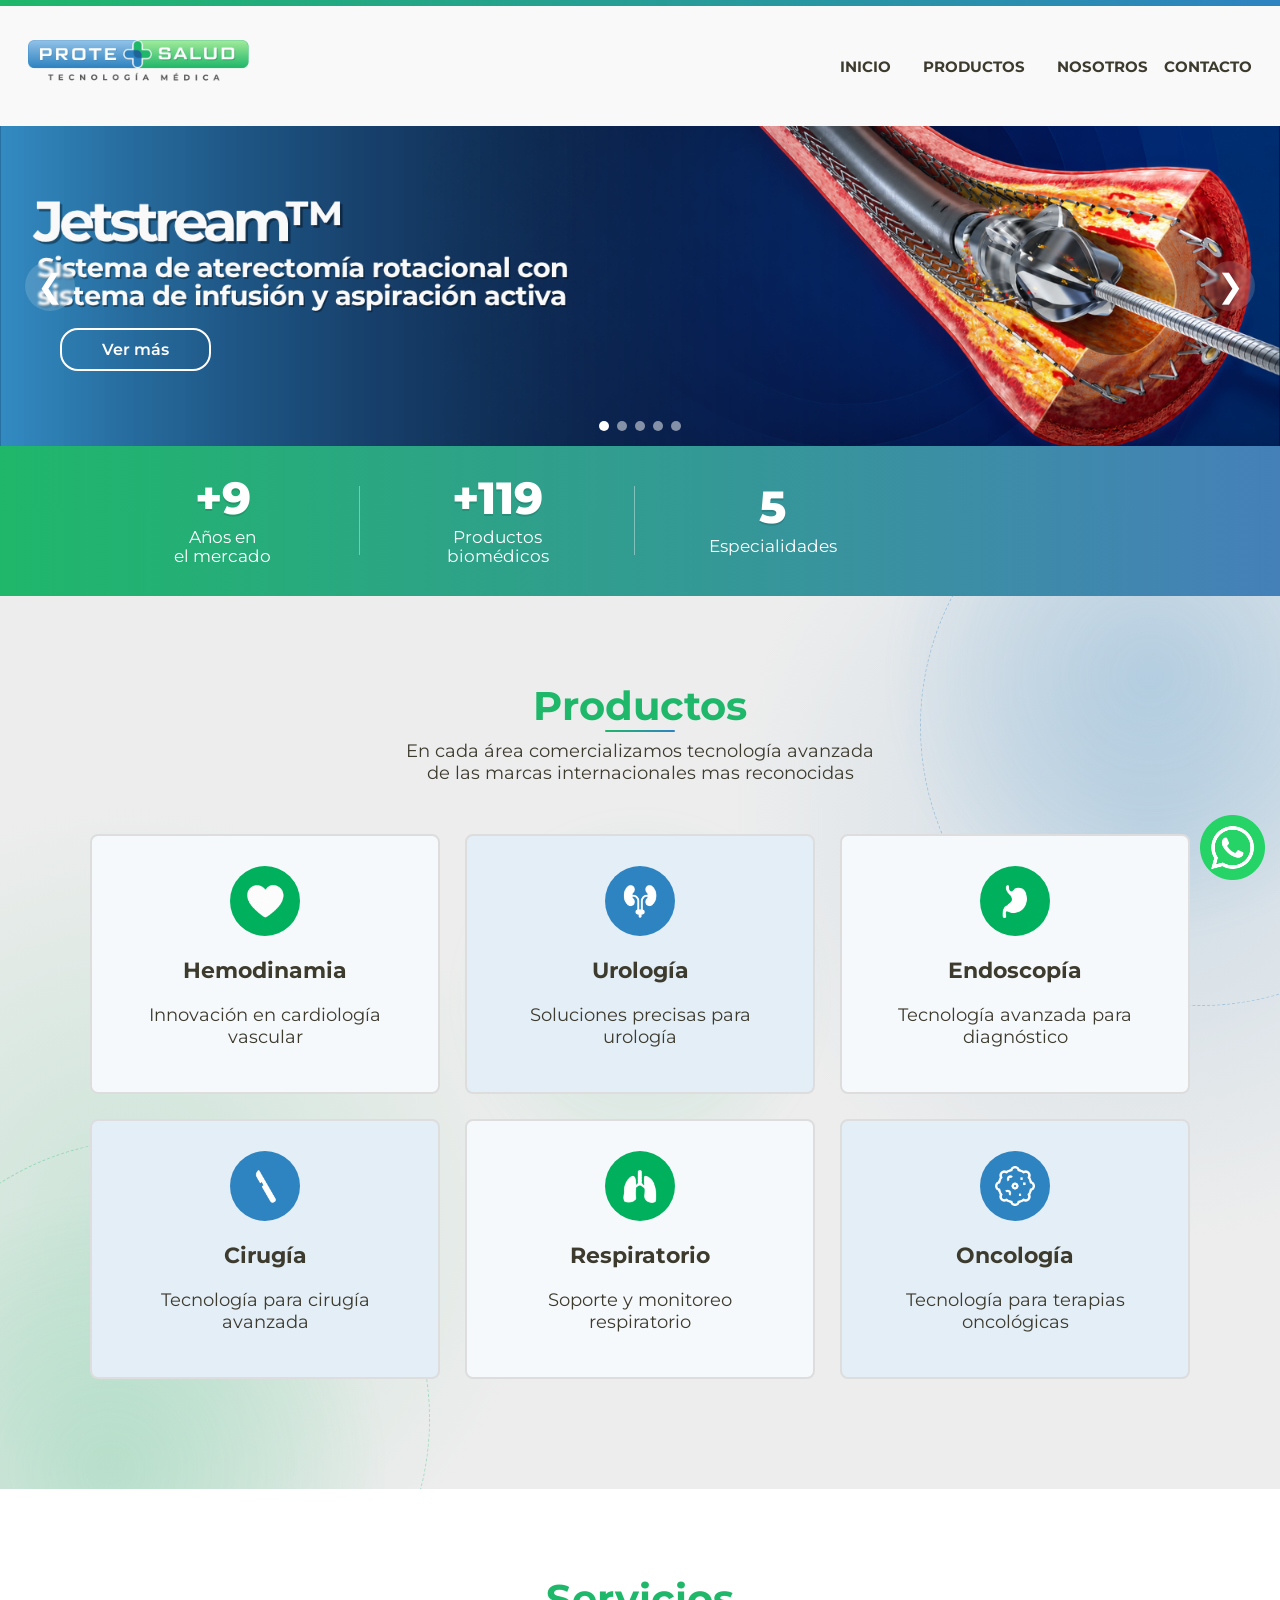
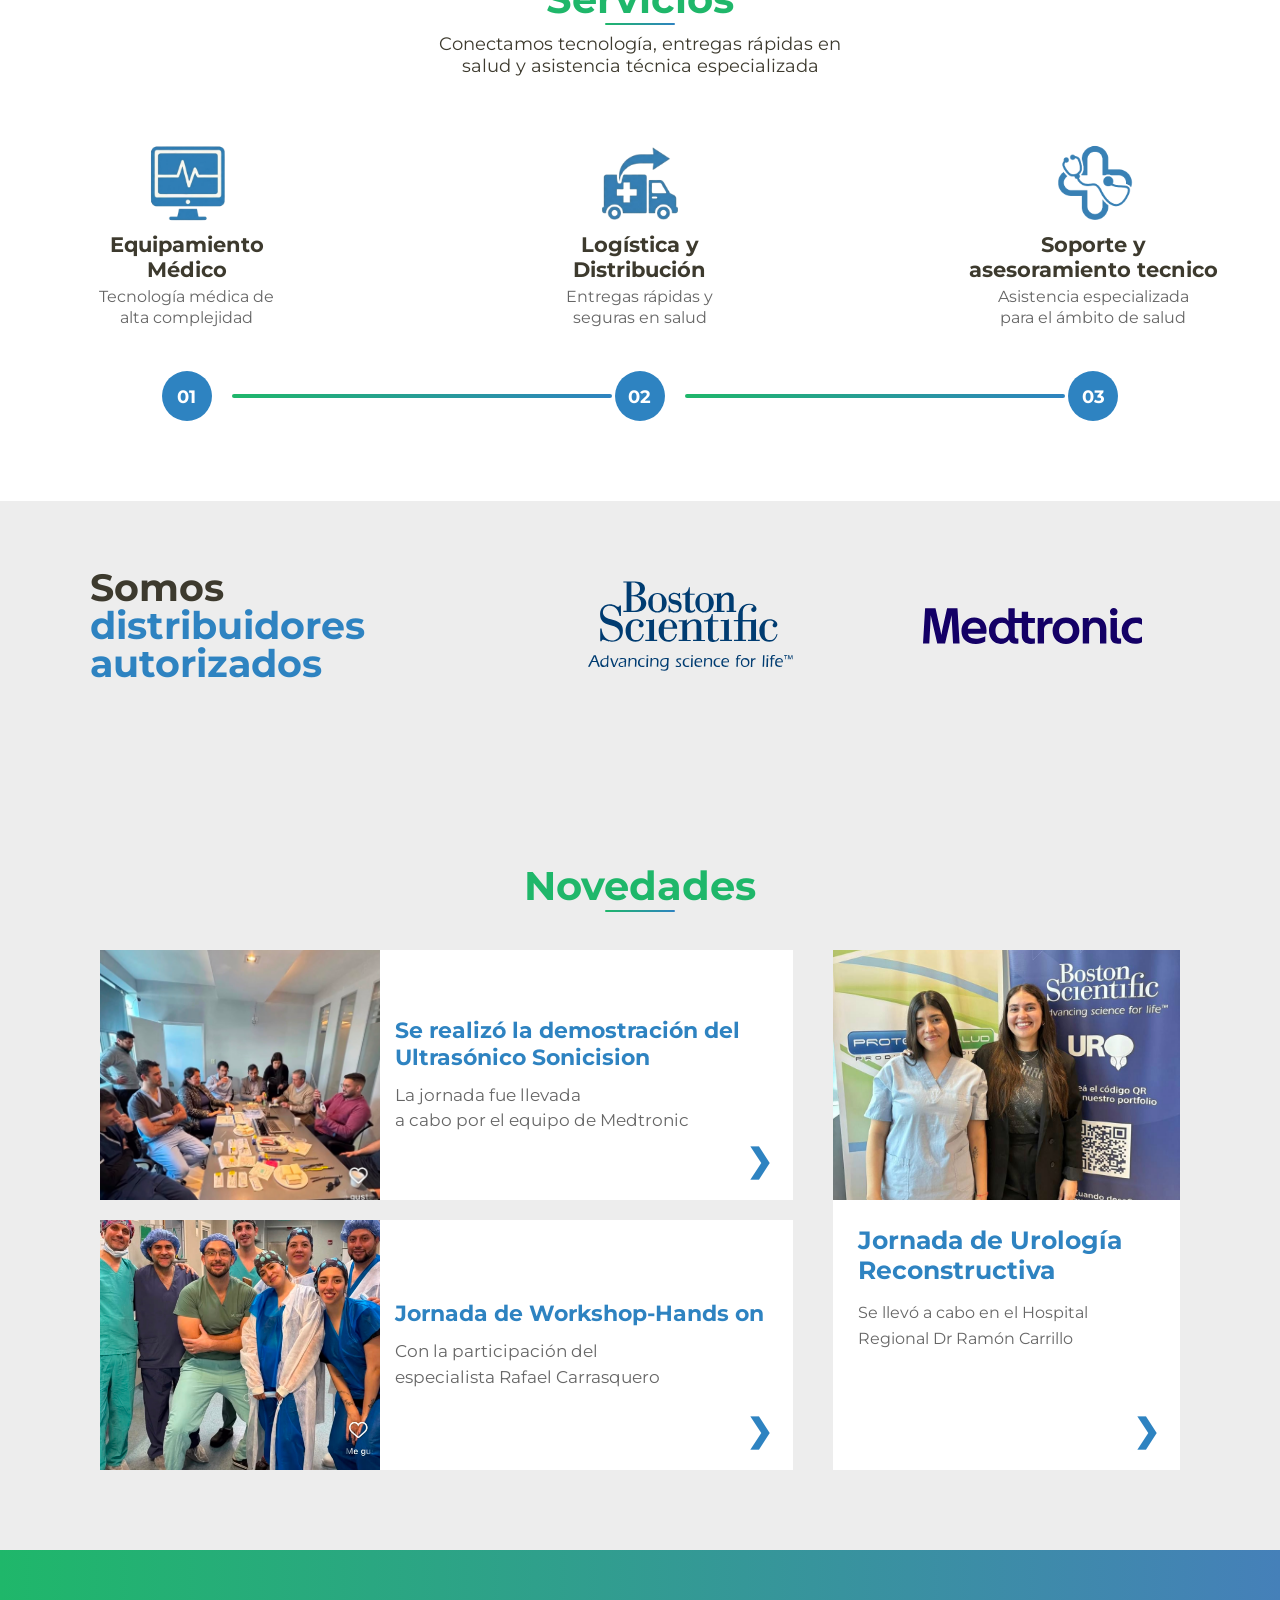
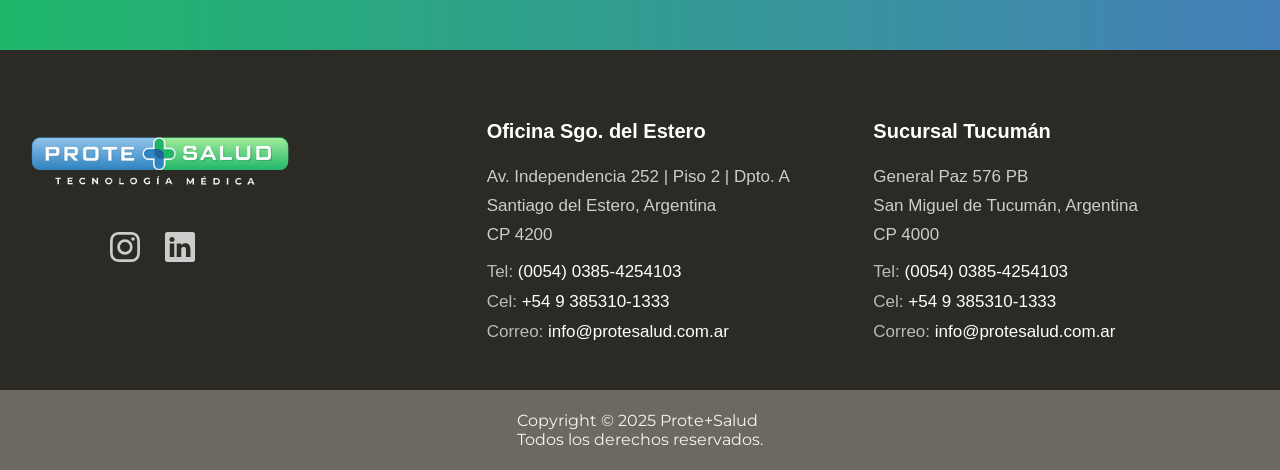
==== index.html @ 881daaf1 "nuevo" ====
<!DOCTYPE html>
<html lang="es">
<head>
    <meta charset="UTF-8">
    <meta name="viewport" content="width=device-width, initial-scale=1.0">
    <title>Inicio</title>
    <link rel="icon" type="image/png" href="imagenes/favicon.svg">
    <link rel="stylesheet" href="style.css">
    

    <link rel="preconnect" href="https://fonts.googleapis.com"> <!--Fuente montserrat-->
    <link rel="preconnect" href="https://fonts.gstatic.com" crossorigin>
    <link href="https://fonts.googleapis.com/css2?family=DM+Sans:ital,opsz,wght@0,9..40,100..1000;1,9..40,100..1000&family=League+Spartan:wght@100..900&family=Montserrat:ital,wght@0,100..900;1,100..900&family=Poppins:ital,wght@0,100;0,200;0,300;0,400;0,500;0,600;0,700;0,800;0,900;1,100;1,200;1,300;1,400;1,500;1,600;1,700;1,800;1,900&display=swap" rel="stylesheet">



</head>




<body>

    <header class="encabezado">

    <div class="encabezado__franja"></div>

    <div class="contenedor encabezado__contenido">

        <a href="index.html" class="encabezado__logo">
            <img src="imagenes/logo.png" alt="Prote Salud">
        </a>

        <button class="encabezado__boton-menu" id="encabezado__boton-menu">
            ☰
        </button>

        <nav class="encabezado__navegacion" id="encabezado__navegacion">

            <ul class="encabezado__lista">

                <li><a href="index.html" class="activo">Inicio</a></li>
               <li class="submenu">

    <button class="submenu__boton">
        Productos 
    </button>

    <ul class="submenu__lista">

    <li>
    <a href="hemodinamia.html">

        <span class="submenu__icono submenu__icono--verde">
            <img src="imagenes/corazon.png" alt="">
        </span>

        Hemodinamia

    </a>
    </li>

<li>
    <a href="urologia.html">

        <span class="submenu__icono submenu__icono--azul">
            <img src="imagenes/urologia.png" alt="">
        </span>
        Urología
        

    </a>
</li>

<li>
    <a href="endoscopia.html">

        <span class="submenu__icono submenu__icono--verde">
            <img src="imagenes/endoscopia.png" alt="">
        </span>

        Endoscopía

    </a>
</li>

<li>
    <a href="cirugia.html">

        <span class="submenu__icono submenu__icono--azul">
            <img src= "imagenes/cirugia.png" alt="">
        </span>
        Cirugía
       

    </a>
</li>

<li>
    <a href="respiratorio.html">

        <span class="submenu__icono submenu__icono--verde">
            <img src= "imagenes/respiratorio.png" alt="">
        </span>
        Respiratorio
        

    </a>
</li>

<li>
    <a href="oncologia.html">

        <span class="submenu__icono submenu__icono--azul">
            <img src= "imagenes/oncologia.png" alt="">
        </span>

        Oncología

    </a>
</li>


    </ul>

</li>
                <li><a href="nosotros.html">Nosotros</a></li>
                <li><a href="contacto.html">Contacto</a></li>

            </ul>

        </nav>

    </div>

    </header>



     <!-- HERO -->
    
     <section class="hero">

    <div class="hero__carrusel">

        <div class="hero__slides">

            <div class="hero__slide activo">

                <picture>

                    <source media="(min-width: 768px)"
                    srcset="imagenes/hero-esc1.png">


                    <img src="imagenes/hero1.png" alt="Imagen 1">

                </picture>    

                <div class="hero__contenido">
                <a href="https://www.bostonscientific.com/es-CL/productos/sistemas-de-aterectomia/sistema-de-aterectomia-jetstream.html" class="hero__boton" target="_blank">
                Ver más
                </a>
                </div>
            </div>

            <div class="hero__slide">

                <picture>

                    <source media="(min-width: 768px)"
                    srcset="imagenes/hero-esc2.png">


                    <img src="imagenes/hero2.png" alt="Imagen 1">

                </picture>  

              
                <div class="hero__contenido">
                <a href="https://www.youtube.com/watch?v=zBWaqSIwVL8" class="hero__boton" target="_blank" >
                Ver más
                </a>
                </div>
            </div>

            <div class="hero__slide">
                <picture>

                    <source media="(min-width: 768px)"
                    srcset="imagenes/hero-esc3.png">


                    <img src="imagenes/hero3.png" alt="Imagen 1">

                </picture>  
                <div class="hero__contenido">
                <a href="https://www.youtube.com/watch?v=WGFTKP04jtY" class="hero__boton" target="_blank">
                Ver más
                </a>
                </div>
            </div>

            <div class="hero__slide">
              <picture>

                    <source media="(min-width: 768px)"
                    srcset="imagenes/hero-esc4.png">


                    <img src="imagenes/hero4.png" alt="Imagen 1">

                </picture>  
                <div class="hero__contenido">
                <a href="https://www.youtube.com/watch?v=8qPVrIt9NnA" class="hero__boton" target="_blank">
                Ver más
                </a>
                </div>
            </div>

            <div class="hero__slide">
               <picture>

                    <source media="(min-width: 768px)"
                    srcset="imagenes/hero-esc5.png">


                    <img src="imagenes/hero5.png" alt="Imagen 1">

                </picture>  
                <div class="hero__contenido">
                <a href="https://www.youtube.com/watch?v=9IN6SncDRlA" class="hero__boton" target="_blank">
                Ver más
                </a>
                </div>
            </div>

        </div>

        


        <button class="hero__flecha hero__flecha--anterior">
        &#10094;
        </button>

        <button class="hero__flecha hero__flecha--siguiente">
        &#10095;
        </button>





        <div class="hero__indicadores">

            <span class="hero__indicador activo"></span>
            <span class="hero__indicador"></span>
            <span class="hero__indicador"></span>
            <span class="hero__indicador"></span>
            <span class="hero__indicador"></span>

        </div>

    </div>

</section>



<!--Barra degrade -->

<section class="barra-gradient1" aria-label="Datos destacados de Prote Salud">

    <div class="barra-gradient1__contenedor">

        <article class="barra-gradient1__dato">
            <strong class="barra-gradient1__numero" data-numero="10" data-prefijo="+">0</strong>
            <p>Años en<br>el mercado</p>
        </article>

        <article class="barra-gradient1__dato">
            <strong class="barra-gradient1__numero" data-numero="120" data-prefijo="+">0</strong>
            <p>Productos<br>biomédicos</p>
        </article>

        <article class="barra-gradient1__dato">
            <strong class="barra-gradient1__numero" data-numero="6">0</strong>
            <p>Especialidades</p>
        </article>

        <article class="barra-gradient1__dato barra-gradient1__dato--marcas">
        <strong>MARCAS<br>INTERNACIONALES</strong> 

        <p class="barra-gradient1__texto-marcas">
        Tecnología confiable para cada especialidad
        </p>
        </article>

    </div>

</section>






<!-- PRODUCTOS -->

<section class="productos" id="productos">
  
 <div class="productos__orbita productos__orbita--superior" aria-hidden="true">
        <span class="productos__punto productos__punto--azul"></span>
    </div>

    <div class="productos__orbita productos__orbita--inferior" aria-hidden="true">
        <span class="productos__punto productos__punto--verde"></span>
    </div>



<div class="productos__luces" aria-hidden="true">
    <span class="productos__luz productos__luz--azul"></span>
    <span class="productos__luz productos__luz--verde"></span>
    <span class="productos__luz productos__luz--central"></span>
</div>





        <h2 >Productos</h2>
        <p class="subtitulo1">
                
                En cada área comercializamos tecnología <br class="salto">avanzada <br class="salto1">de las marcas internacionales <br class="salto">mas reconocidas

                 
        </p>

        <div class="productos__contenedor">

    <button class="productos__flecha productos__flecha--anterior">
        &#10094;
    </button>

    <div class="productos__carrusel">

       <div class="productos__track">

    <!-- Slide 1 -->
    <div class="productos__slide">

        <a href="hemodinamia.html" class="producto-card productocard--verde">

            <img 
            src="imagenes/fondHem.png" 
            alt="fondoResp"
            class="producto-card__fondo">

            <div class="producto-card__icono producto-card__icono--verde">
                <img src="imagenes/corazon.png" alt="Hemodinamia">
            </div>
            <span class="producto-card__nombre">Hemodinamia</span>
            <p class="subtitulo">Innovación en cardiología vascular</p>
        </a>

        <a href="urologia.html" class="producto-card productocard--azul">

            <img 
            src="imagenes/fondUri.png" 
            alt="fondoResp"
            class="producto-card__fondo">

            <div class="producto-card__icono producto-card__icono--azul">
                <img src="imagenes/urologia.png" alt="Urología">
            </div>
           <span class="producto-card__nombre"> Urología</span>
            <p class="subtitulo">Soluciones precisas para urología</p>
        </a>

    </div>

    <!-- Slide 2 -->
    <div class="productos__slide">

        <a href="endoscopia.html" class="producto-card productocard--verde">

            <img 
            src="imagenes/fondEnd.png" 
            alt="fondoResp"
            class="producto-card__fondo">


            <div class="producto-card__icono producto-card__icono--verde">
                <img src="imagenes/endoscopia.png" alt="Endoscopía">
            </div>
            <span class="producto-card__nombre"> Endoscopía</span>
            <p class="subtitulo">Tecnología avanzada para diagnóstico</p>
        </a>

        <a href="cirugia.html" class="producto-card productocard--azul">

            <img 
            src="imagenes/fondCir.png" 
            alt="fondoResp"
            class="producto-card__fondo">

            <div class="producto-card__icono producto-card__icono--azul">
                <img src="imagenes/cirugia.png" alt="Cirugía">
            </div>
            <span class="producto-card__nombre">  Cirugía</span>
            <p class="subtitulo">Tecnología para cirugía avanzada</p>
        </a>

    </div>

    <!-- Slide 3 -->
    <div class="productos__slide">

        <a href="respiratorio.html" class="producto-card productocard--verde">

            <img 
            src="imagenes/fondoResp.png" 
            alt="fondoResp"
            class="producto-card__fondo">

            <div class="producto-card__icono producto-card__icono--verde">
                <img src="imagenes/respiratorio.png" alt="Respiratorio">
            </div>
            <span class="producto-card__nombre"> Respiratorio</span>
            <p class="subtitulo">Soporte y monitoreo respiratorio</p>
        </a>

        <a href="oncologia.html" class="producto-card productocard--azul">

            <img 
            src="imagenes/fondOnc.png" 
            alt="fondoResp"
            class="producto-card__fondo">


            <div class="producto-card__icono producto-card__icono--azul">
                <img src="imagenes/oncologia.png" alt="Oncología">
            </div>
           <span class="producto-card__nombre"> Oncología</span>
            <p class="subtitulo">Tecnología para terapias oncológicas</p>
        </a>

    </div>

</div>

    </div>

    <button class="productos__flecha productos__flecha--siguiente">
        &#10095;
    </button>

</div>

</section>


<!-- SERVICIOS -->

<section class="servicios">
    <h2>Servicios</h2>
        
    <p class="subtitulo1">
        Conectamos tecnología, entregas <br class="saltar">rápidas en <br class="saltar1">salud y asistencia <br class="saltar">técnica especializada
    </p>

        



    <div class="servicios__lista">

        <article class="servicio">

            <img
                src="imagenes/serv1.png"
                alt="Equipamiento Médico"
                class="servicio__icono">

            <h3 class="servicio__titulo">
                 Equipamiento <span class="salto-desktop"><br></span>Médico
            </h3>

            <p class="servicio__descripcion">
                Tecnología médica de <br>alta complejidad
            </p>

             <div class="servicios__paso servicios__paso--uno">
            <span>01</span>
            </div>

        </article>

        <article class="servicio">

            <img
                src="imagenes/serv2.png"
                alt="Logística y Distribución"
                class="servicio__icono">

            <h3 class="servicio__titulo">
                Logística y <span class="salto-desktop"><br></span>Distribución
            </h3>

            <p class="servicio__descripcion">
                Entregas rápidas y <br>seguras en salud
            </p>

            <div class="servicios__paso servicios__paso--dos">
            <span>02</span>
            </div>

        </article>

        <article class="servicio">

            <img
                src="imagenes/serv3.png"
                alt="Asistencia Especializada"
                class="servicio__icono">

            <h3 class="servicio__titulo">
                Soporte y <br>asesoramiento tecnico 
            </h3>

            <p class="servicio__descripcion">
               Asistencia especializada <br> para el ámbito de salud
            </p>

            <div class="servicios__paso servicios__paso--tres">
            <span>03</span>
            </div>

        </article>

    </div>




</section>


<!-- MARCAS -->

<section class="marcas">

    <div class="marcas__contenedor">

    <h2>Somos <br>
    <span>distribuidores</span> <br>
    <span>autorizados</span></h2>

    <div class="marcas__logo-wrapper">

        <img
            src="imagenes/bsc-logo-blue.svg"
            alt="Boston Scientific"
            class="marcas__logo activo marcas__logo--boston" >

        <img
            src="imagenes/logo-azul.svg"
            alt="Medtronic"
            class="marcas__logo marcas__logo--medtronic">

    </div>

</div>

</section>


<!-- NOVEDADES -->

<section class="novedades">
    
     <h2>Novedades</h2>
        
    <div class="novedades__lista">

        <article class="novedad">

            <img
                src="imagenes/img-nov2.jpg"
                alt="Jornada junto a Medtronic"
                class="novedad__imagen">

            <div class="novedad__contenido">
                <a href="https://www.instagram.com/p/DNWqkqXPcxh/" class="novedadesEnl" target="_blank">
                <h3 class="novedad__titulo-item">
                    Se realizó la demostración del Ultrasónico Sonicision
                </h3>
                </a>
                <p class="novedad__texto">
                    La jornada fue llevada <br>
                    a cabo por el equipo de Medtronic
                </p>

            </div>

            <a href="https://www.instagram.com/p/DNWqkqXPcxh/" class="novedad__flecha" target="_blank">
                &#10095;
            </a>

        </article>

        <article class="novedad">

            <img
                src="imagenes/img-nov3.jpg"
                alt="Jornada junto a Medtronic"
                class="novedad__imagen">

            <div class="novedad__contenido">
                <a href="https://www.instagram.com/p/DLTcOkIvMx-/" class="novedadesEnl" target="_blank">
                <h3 class="novedad__titulo-item"> 
                    Jornada de Workshop-Hands on</h3>
                </a>    
                <p class="novedad__texto">
                   Con la participación del<br>
                    especialista Rafael Carrasquero
                </p>

            </div>

            <a href="https://www.instagram.com/p/DLTcOkIvMx-/" class="novedad__flecha" target="_blank">
                &#10095;
            </a>

        </article>

        <article class="novedad">

            <img
                src="imagenes/img-nov.jpg"
                alt="Jornada junto a Medtronic"
                class="novedad__imagen">

            <div class="novedad__contenido">
                <a href="https://www.instagram.com/p/DXt9iTcljRI/?img_index=1" class="novedadesEnl" target="_blank">
                <h3 class="novedad__titulo-item">
                    Jornada de Urología Reconstructiva
                </h3>
                </a>
                <p class="novedad__texto">
                    Se llevó a cabo en el Hospital <br>
                    Regional Dr Ramón Carrillo
                </p>

            </div>

            <a href="https://www.instagram.com/p/DXt9iTcljRI/?img_index=1" class="novedad__flecha" target="_blank">
                &#10095;
            </a>

        </article>

    </div>

</section>


<!--Barra degrade -->

<section class="barra-gradient"></section>

<!--FOOTER -->

<footer>
  <div class="footer-container">
    
    <!-- Bloque 1: Identidad (Logo) -->
    <div class="footer-logo">
      <img src="imagenes/logoFoot.png" alt="Protesalud Tecnología Médica">
    </div>

    <!-- Bloque 2: Oficina Santiago del Estero -->
    <div class="footer-branch divider" >
      <h3>Oficina Sgo. del Estero</h3>
      <p class="address">Av. Independencia 252 | Piso 2 | Dpto. A<br>Santiago del Estero, Argentina<br>CP 4200</p>
      <ul class="contact-info">
        <li>Tel: <a href="tel:03844254303">(0054) 0385-4254103</a></li>
        <li>Cel: <a href="tel:+5493855013333">+54 9 385310-1333 </a></li>
        <li>Correo: <a href="mailto:info@protesalud.com.ar">info@protesalud.com.ar</a></li>
      </ul>
    </div>

    <!-- Bloque 3: Sucursal Tucumán -->
    <div class="footer-branch">
      <h3>Sucursal Tucumán</h3>
      <p class="address">General Paz 576 PB<br>San Miguel de Tucumán, Argentina<br>CP 4000</p>
      <ul class="contact-info">
        <li>Tel: <a href="tel:03814254303">(0054)  0385-4254103 </a></li>
        <li>Cel: <a href="tel:+5493855013333"> +54 9 385310-1333 </a></li>
        <li>Correo: <a href="mailto:info@protesalud.com.ar">info@protesalud.com.ar</a></li>
      </ul>
    </div>

    <!-- Bloque 4: Redes Sociales -->
    <div class="footer-socials">
      <!-- Puedes usar iconos de FontAwesome, Bootstrap Icons o SVG propios -->
      <a href="#" aria-label="Instagram">
        <svg xmlns="http://w3.org" width="24" height="24" fill="currentColor" viewBox="0 0 16 16">
          <path d="M8 0C5.829 0 5.556.01 4.703.048 3.85.088 3.269.222 2.76.42a3.9 3.9 0 0 0-1.417.923A3.9 3.9 0 0 0 .42 2.76C.222 3.268.087 3.85.048 4.7.01 5.555 0 5.827 0 8.001c0 2.172.01 2.444.048 3.297.04.852.174 1.433.372 1.942.205.526.478.972.923 1.417.444.445.89.719 1.416.923.51.198 1.09.333 1.942.372C5.555 15.99 5.827 16 8 16s2.444-.01 3.298-.048c.851-.04 1.434-.174 1.943-.372a3.9 3.9 0 0 0 1.416-.923c.445-.445.718-.891.923-1.417.197-.509.332-1.09.372-1.942C15.99 10.445 16 10.173 16 8s-.01-2.444-.048-3.298c-.04-.851-.175-1.433-.372-1.941a3.9 3.9 0 0 0-.923-1.417A3.9 3.9 0 0 0 13.24.42c-.51-.198-1.092-.333-1.943-.372C10.443.01 10.172 0 7.998 0zm-.717 1.442h.718c2.136 0 2.389.007 3.232.046.78.035 1.204.166 1.486.275.373.145.64.319.92.599s.453.546.598.92c.11.281.24.705.275 1.485.039.843.047 1.096.047 3.231s-.008 2.389-.047 3.232c-.035.78-.166 1.203-.275 1.485a2.5 2.5 0 0 1-.599.919c-.28.28-.546.453-.92.598-.28.11-.704.24-1.485.276-.843.038-1.096.047-3.232.047s-2.39-.009-3.233-.047c-.78-.036-1.203-.166-1.485-.276a2.5 2.5 0 0 1-.92-.598 2.5 2.5 0 0 1-.6-.92c-.109-.281-.24-.705-.275-1.485-.038-.843-.046-1.096-.046-3.233s.008-2.388.046-3.231c.036-.78.166-1.204.276-1.486.145-.373.319-.64.599-.92.28-.28.546-.453.92-.598.282-.11.705-.24 1.485-.276.738-.034 1.024-.044 2.515-.045zm4.988 1.328a.96.96 0 1 0 0 1.92.96.96 0 0 0 0-1.92m-4.27 1.122a4.109 4.109 0 1 0 0 8.217 4.109 4.109 0 0 0 0-8.217m0 1.441a2.667 2.667 0 1 1 0 5.334 2.667 2.667 0 0 1 0-5.334"/>
        </svg>
      </a>
      <a href="#" aria-label="LinkedIn">
        <svg xmlns="http://w3.org" width="24" height="24" fill="currentColor" viewBox="0 0 16 16">
          <path d="M0 1.146C0 .513.526 0 1.175 0h13.65C15.474 0 16 .513 16 1.146v13.708c0 .633-.526 1.146-1.175 1.146H1.175C.526 16 0 15.487 0 14.854zm4.943 12.248V6.169H2.542v7.225zm-1.2-8.212c.837 0 1.358-.554 1.358-1.248-.015-.709-.52-1.248-1.342-1.248S2.4 3.226 2.4 3.934c0 .694.521 1.248 1.327 1.248zm4.908 8.212V9.359c0-.216.016-.432.08-.586.173-.431.568-.878 1.232-.878.869 0 1.216.662 1.216 1.634v3.865h2.401V9.25c0-2.22-1.184-3.252-2.764-3.252-1.274 0-1.845.7-2.165 1.193v.025h-.016l.016-.025V6.169h-2.4c.03.678 0 7.225 0 7.225z"/>
        </svg>
      </a>
    </div>

  </div>

</footer>

<div class="derechos">
    Copyright © 2025 Prote+Salud <br>
    Todos los derechos reservados.
  </div>









    <script src="script.js"></script>
    



<a
    href="https://wa.me/3853101333?text=Hola,%20¿quieres%20realizar%20una%20consulta?"
    class="whatsapp"
    target="_blank"
    rel="noopener noreferrer"
    aria-label="Contactar por WhatsApp">

    <img
        src="imagenes/social.png"
        alt="WhatsApp">

</a>


</body>


</html>
---- style.css ----
body{
    font-family:'Montserrat',sans-serif;   
}

*{
    margin:0;
    padding:0;
    box-sizing:border-box; /*contiene el tamaño del contenido*/
}

html{
    scroll-behavior:smooth;  /*suaviza el scroll*/
}

a{
    text-decoration: none;
}


/* HEADER */

.encabezado{ 

    background:#F9F9F9;

    position:sticky;  /*nav estático mientras se hace scroll*/
    top:0;
     z-index:1000;

}

.encabezado__franja{

    height:6px;
    background:linear-gradient(
        90deg,
        #1FB76A,
        #2E83C1
    );

}

.encabezado__contenido{

    display:flex;

    justify-content:space-between;

    align-items:center;

    min-height:95px;

    padding:0 20px;


}

.encabezado__logo img{

   width:180px;
   height:auto;

}

.encabezado__boton-menu{

    background:none;
    border:none;

    font-size:2rem;

    /* Estilos para el texto degradado */
    background: linear-gradient(to right,  #1FB76A,
        #2E83C1); /* Colores del degradado */
    -webkit-background-clip: text; /* Recorta el fondo con la forma del icono */
    background-clip: text;
    color: transparent; /* Hace el icono transparente para ver el fondo */

    cursor:pointer;

}

.encabezado__navegacion{

    display:none;

}

.encabezado__navegacion.activo{

    display:block;

    position:absolute;

    top:103px;

    left:0;

    width:100%;

    background:#F9F9F9;

    box-shadow:0 4px 10px rgba(0,0,0,.08);

}

.encabezado__lista{

    display:flex;

    flex-direction:column;

}

.encabezado__lista li{

    border-bottom:1px solid #ececec;

}

.encabezado__lista a{

    display:block;

    padding:18px 24px;

    color:#3D3A2E;

    font-size:.95rem;

    font-weight:700;

    text-transform:uppercase;

}

/* SUBMENU */

.submenu__boton{

    width:100%;

    background:none;

    border:none;

    text-align:left;

    padding:18px 24px;

    color:#3D3A2E;

    font-size:.95rem;

    font-weight:700;

    text-transform:uppercase;

    font-family:inherit;

    line-height:normal;

    cursor:pointer;


}

.submenu__lista{

    max-height:0;

    overflow:hidden;

    background:#f3f3f3;

    transition:max-height .35s ease;

    list-style: none;

    margin: 0;

    padding: 0;


}

.submenu__lista li{

    border-bottom:1px solid #e5e5e5;
    list-style: none;

}

.submenu__lista a{

    padding:14px 40px;

    font-size:.9rem;

    font-weight:500;

    text-transform:none;

     display:flex;

    align-items:center;

    gap:12px;

}

.submenu__icono{

    width:30px;

    height:30px;

    border-radius:50%;

    display:flex;

    justify-content:center;

    align-items:center;

    flex-shrink:0;

}


.submenu__icono--verde{

    background:#1FB76A;

}

.submenu__icono--azul{

    background:#2E83C1;

}

.submenu__icono img{

    width:16px;

    height:16px;

    object-fit:contain;

}



.submenu.activo .submenu__lista{

    max-height:400px;

}



/* HERO */

.hero{
    width:100%;
}

.hero__carrusel{
    position:relative;
    overflow:hidden;
    touch-action: pan-y;
}

.hero__slides{

    position:relative;



}

.hero__slide{

    position:absolute;

    top:0;
    left:0;

    width:100%;

    opacity:0;

    transform:translateX(40px);

    transition:
        opacity .45s ease,
        transform .45s ease;

    pointer-events:none;

    display:block;

}

.hero__slide.activo{

    opacity:1;

    transform:translateX(0);

    pointer-events:auto;

    position:relative;

    z-index:2;

}

.hero__contenido{
    position:absolute;
    bottom:30px;
    left:20px;
}


.hero__boton{
    display:inline-block;

    padding:4px 10px;

    background:transparent;

    color:#fff;

    text-decoration:none;

    font-size:.7rem;
    font-weight:600;

    border-radius:10px;
    border:solid 1.5px #fff ;
    transition:.3s;
    
}

.hero__boton:hover{

    
    /* Sombra: horizontal vertical difuminado color */
    box-shadow: 0px 4px 15px rgba(255, 255, 255, 0.6); 
}


.hero__slide img{
    width:100%;
    height:auto;
    display:block;
}





.hero__indicadores{
    position:absolute;

    bottom:15px;

    left:50%;

    transform:translateX(-50%);

    display:flex;

    gap:8px;

    z-index:20;
}

.hero__indicador{
    width:10px;
    height:10px;

    border-radius:50%;

    background:rgba(255,255,255,.5);

    cursor:pointer;
}

.hero__indicador.activo{
    background:#fff;
}


.hero__flecha{
    display:none;
}


/* =========================
   BARRA DE DATOS CELULARES
   ========================= */

.barra-gradient1{
    width:100%;
    padding:18px 8px;

    background:linear-gradient(
        100deg,
        #2E83C1 0%,
        #2498B6 42%,
        #1FB76A 100%
    );
}

.barra-gradient1__contenedor{
    width:100%;
    margin:0 auto;

    display:grid;
    grid-template-columns:repeat(3, minmax(0, 1fr));
    gap:0;

    text-align:center;
}

.barra-gradient1__dato{
    position:relative;

    display:flex;
    flex-direction:column;
    align-items:center;
    justify-content:center;

    min-width:0;
    padding:0 5px;

    color:#fff;
}

/* Oculta completamente Marcas internacionales en celular */
.barra-gradient1 .barra-gradient1__dato--marcas{
    display:none !important;
}

.barra-gradient1__numero{
    display:block;

    font-size:1.45rem;
    line-height:1;

    font-weight:800;
    color:#fff;

    text-shadow:0 2px 0 rgba(0,0,0,.12);
}

.barra-gradient1__dato p{
    margin:5px 0 0;

    font-size:.68rem;
    line-height:1.12;

    color:#fff;
}

/* Líneas solo después del dato 1 y 2 */
.barra-gradient1__dato:nth-child(1)::after,
.barra-gradient1__dato:nth-child(2)::after{
    content:"";

    position:absolute;
    top:4px;
    right:0;

    width:1px;
    height:calc(100% - 8px);

    background:rgba(255,255,255,.35);
}

/* Evita líneas no deseadas */
.barra-gradient1__dato:nth-child(3)::after,
.barra-gradient1__dato--marcas::after{
    display:none;
}

/*PRODUCTOS*/


.productos{

    width:100%;
    height:auto;
    min-height:0;

    margin:0;
    padding:30px 0 60px;

    position:relative;
    overflow:hidden;

    background:
        radial-gradient(
            circle at 5% 75%,
            rgba(31, 183, 106, .13),
            transparent 34%
        ),
        radial-gradient(
            circle at 95% 18%,
            rgba(46, 131, 193, .13),
            transparent 34%
        ),
        #ededed;
}

.producto-card__nombre{
    color: #3D3A2E;
}


/* El contenido queda por encima de los elementos decorativos */
.productos h2,
.productos .subtitulo1,
.productos__contenedor{
    position:relative;
    z-index:1;
}


/* Órbitas más pequeñas para que no ocupen demasiado espacio */
.productos__orbita{
    position:absolute;

    width:300px;
    height:300px;

    border:1px dashed;
    border-radius:50%;

    pointer-events:none;
    z-index:0;
}

.productos__orbita--superior{
    top:-120px;
    right:-160px;

    border-color:rgba(46, 131, 193, .28);

    animation:orbitaProductos 16s linear infinite;
}

.productos__orbita--inferior{
    bottom:-145px;
    left:-170px;

    border-color:rgba(31, 183, 106, .28);

    animation:orbitaProductosInversa 18s linear infinite;
}

.productos__punto{
    position:absolute;

    width:9px;
    height:9px;

    border-radius:50%;
}

.productos__punto--azul{
    top:28px;
    left:60px;

    background:#2E83C1;

    box-shadow:
        0 0 0 5px rgba(46, 131, 193, .12),
        0 0 12px rgba(46, 131, 193, .55);

    animation:puntoOrbitaAzul 8s ease-in-out infinite;
}

.productos__punto--verde{
    top:70px;
    right:38px;

    background:#1FB76A;

    box-shadow:
        0 0 0 5px rgba(31, 183, 106, .12),
        0 0 12px rgba(31, 183, 106, .55);

    animation:puntoOrbitaVerde 9s ease-in-out infinite;
}

/* En celular no se usa la imagen de hover */
.producto-card__fondo{
    display:none;
}

/* El contenido debe permanecer siempre visible */
.producto-card__icono,
.producto-card__nombre,
.producto-card .subtitulo{
    position:relative;
    z-index:1;

    opacity:1;
    transform:none;
}

.productos__carrusel{

    width:90%;

    overflow:hidden;

}

.productos__contenedor{

    display:flex;

    align-items:center;

    justify-content:center;

    gap:10px;

    position:relative;

}

h2{
    font-size:23px;
    font-weight:700;
    text-align: center;
    color: #1FB76A;
    padding-top: 30px;
    position:relative;
    
}

h2:after{

    content:"";

    position:absolute;

    left:50%;

    transform:translateX(-50%);

    bottom:-2px;

    width:70px;

    height:2px;

    border-radius:50px;

    background:linear-gradient(
        90deg,
        #1FB76A,
        #2E83C1
    );
}

.subtitulo{
    font-size: 11px;
    text-align: center;
    padding-top: 10px;
    padding-bottom: 30px;
    color: #3D3A2E;
   
}

.subtitulo1{
    font-size: 14px;
    text-align: center;
    padding-top: 10px;
    padding-bottom: 30px;
    color: #3D3A2E;
   
}


.salto1{
    display: none;
}

.salto{
    display: block;
}

.productos__track{

    display:flex;
    transition:transform .7s cubic-bezier(.4, 0, .2, 1);

}

.producto-card{

    height:180px;

    padding:20px;

    border:2px solid #ddd;

    border-radius:8px;

    background:#fff;

    text-align:center;

    font-weight: bold;
    color: #3D3A2E;

    width:0;
    flex:1;


}


.productocard--verde{

    background:#f5f9fb;

}

.productocard--azul{

    background:#e3eef6;

}


.producto-card .subtitulo{
    font-weight: lighter;
    color: #3D3A2E;
     padding-bottom: 10px;
}


.productos__slide{

    flex:0 0 100%;
    display:flex;
    gap:12px;


}





.productos__flecha{

    background:none;

    border:none;

    color:#2E83C1;

    font-size:2rem;

    cursor:pointer;

}


.productos__flecha--anterior{
    position:absolute;
    left:0;
    z-index:10;
}

.productos__flecha--siguiente{
    position:absolute;
    right:0;
    z-index:10;
}



.producto-card__icono{

    width:50px;
    height:50px;

    border-radius:50%;

    display:flex;

    justify-content:center;
    align-items:center;

    margin:0 auto 20px;

}

.producto-card__icono--verde{

    background:#00B05C;

}

.producto-card__icono--azul{

    background:#2E83C1;

}


.producto-card__icono img{

    width:34px;
    height:34px;

    object-fit:contain;

}

/*fondo para productos*/

.productos__luz--azul{
    width:260px;
    height:260px;

    top:-110px;
    right:-125px;
}

.productos__luz--verde{
    width:280px;
    height:280px;

    bottom:-150px;
    left:-145px;
}

.productos__luz--central{
    display:none;
}

/* Animaciones orbitas */
@keyframes orbitaProductos{
    from{
        transform:rotate(0deg);
    }

    to{
        transform:rotate(360deg);
    }
}

@keyframes orbitaProductosInversa{
    from{
        transform:rotate(360deg);
    }

    to{
        transform:rotate(0deg);
    }
}

@keyframes puntoOrbitaAzul{
    0%,
    100%{
        transform:translate(0, 0);
        opacity:.45;
    }

    50%{
        transform:translate(-55px, 45px);
        opacity:1;
    }
}

@keyframes puntoOrbitaVerde{
    0%,
    100%{
        transform:translate(0, 0);
        opacity:.45;
    }

    50%{
        transform:translate(45px, -40px);
        opacity:1;
    }
}

/*orbita*/
.productos__orbita--superior{
    top:-150px; right:-250px;

   
}

/*SERVICIOS*//*SERVICIOS*//*SERVICIOS*//*SERVICIOS*/


.servicios{
    background-color: white;
    margin-top: 0px;
    padding-bottom: 50px;
    padding-top: 20px;
}


.servicios__lista{

    display:flex;

    flex-direction:column;

    gap:18px;

}

.servicio{
    position:relative;

    width:calc(100% - 36px);
    margin:0 auto;

    padding:25px 18px;

    text-align:center;

    border:1px solid rgba(46, 131, 193, .20);
    border-radius:16px;

    background:linear-gradient(
        135deg,
        #ffffff 0%,
        #f2f8fc 100%
    );

    box-shadow:0 8px 20px rgba(28, 78, 112, .10);

    opacity:0;

    transform:translateY(40px) scale(.90);

    transition:
        opacity 2s ease,
        transform 2s ease;
}

.servicio.visible{

    opacity:1;

    transform:translateY(0) scale(1);

}

.servicio:nth-child(1){

    transition-delay:0s;

}

.servicio:nth-child(2){

    transition-delay:.2s;

}

.servicio:nth-child(3){

    transition-delay:.4s;

}

.servicio__icono{

    width:70px;

    height:auto;

    margin-bottom:5px;

}


.servicio__titulo{

    font-size:1rem;

    font-weight:700;

    color:#3D3A2E;

    margin-bottom:5px;

}


.servicio__descripcion{

    font-size:14px;

    color:#666;

    line-height:1.3;

}


.salto-desktop{
    display:none;
}

.saltar{
display: block;
}

.saltar1{
    display: none;
}

/* En celular no mostramos los indicadores circulares */
.servicios__paso{
    display:none;
}

/*.servicios__paso span{
    display: none;
}*/

/*MARCAS*/

.marcas{


     background-color: #ededed;

    min-height:150px;

    display:flex;

    align-items:center;

    justify-content:center;

}

.marcas__logo-wrapper{

    position:relative;
    width:140px;
    height:auto;
  

}

.marcas__contenedor{

    display:flex;

    justify-content:center;

    align-items:center;

    gap:50px;

    position:relative;

}


.marcas__logo{

   position:absolute;

    top:50%;
    left:0;

    width:100%;

    opacity:0;

    transition:opacity .8s ease;

    transform:translateY(-50%);

}



.marcas__logo.activo{

    opacity:1;

}

.marcas__contenedor h2{
    text-align:left;
    font-size:22px;
    font-weight:700;
    color:#3D3A2E;
    line-height:1;
    margin-bottom: 30px;

  
}


.marcas h2:after{

display: none;
}

span{
    color: #2E83C1;
}


/*NOVEDADES*/

.novedades{
    background-color: #ededed;
    padding:10px 20px 60px 20px;

}


.novedades__lista{

    display:flex;

    flex-direction:column;

    gap:12px;

}


.novedad{

    display:flex;

    align-items:center;

    background:#ffffff;

    min-height:110px;

    transition:.3s;  

}

.novedad__contenido{

    flex:1;

    padding:15px;

}


.novedad__titulo-item{

    font-size:14px;

    color:#2E83C1;

    font-weight:700;

    margin-bottom:4px;

  

}


.novedad__texto{

    font-size:11px;

    line-height:1.2;

    color:#666;

    

}

.novedad__flecha{

    padding:0 15px;

    text-decoration:none;

    color:#2E83C1;

    font-size:1.5rem;

    font-weight:bold;

}



.novedad:hover{

    box-shadow:0 3px 12px rgba(0,0,0,.08);

}

.novedad__imagen{
    width:95px;
    height:95px;
    
}

.novedades h2{
    margin-bottom: 40px;
}


/*BARRA  GRADIENT*/

.barra-gradient{
    height: 40px;
    width: auto;
    background:linear-gradient(90deg, #1fb76a, #4580b9);
}


     /*BARRA GRADIENT HERO*/

    .barra-gradient1{
        height: 90px;
        width: auto;
        background:linear-gradient(90deg, #1fb76a, #4580b9);
        
    }



/*FOOTER*/

/* Estilos base del contenedor del Footer */
footer {
  background-color: #2b2a24; /* Color de fondo oscuro original */
  color: #ffffff;
  padding: 40px 20px;
  font-family: 'Arial', sans-serif; /* Cambia por la fuente de tu web */
}

.footer-container {
  display: flex;
  flex-direction: column; /* Apila los elementos verticalmente */
  align-items: center;
  text-align: center;
  max-width: 400px; /* Limita el ancho para simular pantalla móvil */
  margin: 0 auto;
}

/* Bloque del Logo */
.footer-logo img {
  max-width: 210px;
  height: auto;
  margin-bottom: 30px;
}

/* Bloques de Oficinas y Sucursales */
.footer-branch {
  margin-bottom: 35px;
  width: 100%;
}

.footer-branch h3 {
  font-size: 15px;
  font-weight: bold;
  color: #ffffff;
  margin-bottom: 10px;
}

.footer-branch .address {
  font-size: 14px;
  line-height: 1.5;
  color: #cccccc;
  margin-bottom: 12px;
}

/* Contenedor del primer bloque (ahora sin el borde directo) */
.footer-branch.divider {
  position: relative;
  margin-bottom: 35px;
  padding-bottom: 35px; /* Espacio antes de la línea */
}

/* línea sutil de longitud reducida */
.footer-branch.divider::after {
  content: "";
  position: absolute;
  bottom: 0;
  left: 50%;
  transform: translateX(-50%); /* Centra la línea perfectamente */
  
  width: 200px; /* 👈 MODIFICA AQUÍ: El largo exacto que quieres para la línea */
  height: 1px; /* El grosor de la línea */
  background-color: rgba(255, 255, 255, 0.15); /* Color blanco sutil con transparencia */
}

/* Listas de información de contacto */
.footer-branch .contact-info {
  list-style: none;
  padding: 0;
  margin: 0;
}

.footer-branch .contact-info li {
  font-size: 14px;
  margin-bottom: 6px;
  color: #bbbbbb;
}

/* Estilos para los enlaces (teléfonos y mail) */
.footer-branch .contact-info a {
  color: #ffffff;
  text-decoration: none;
  transition: color 0.2s ease;
}

/* Bloque de Redes Sociales */
.footer-socials {
  display: flex;
  justify-content: center;
  gap: 20px;
  margin-top: 10px;
  width: 100%;
}

.footer-socials a {
  color: #cccccc;
  transition: color 0.2s ease;
}

.footer-socials a:hover {
  color: #ffffff; /* Brillo al pasar el cursor o pulsar */
}

.derechos{
    background-color: #6b6960;
    height: 60px;
    font-size: 12px;
    color: #f5f5f5;
    display: flex;
    align-items: center;
    justify-content: center;
   
    
}

/*BOTON WASAP FOTANTE*/

.whatsapp{

    position:fixed;

    bottom:20px;

    right:15px;

    width:45px;

    height:45px;

    z-index:9999;

    transition:.3s ease;

}

.whatsapp img{

    width:100%;

    height:100%;

    display:block;

}

.whatsapp:hover{

    transform:scale(1.1);

}


.servicios__pasos{
    display:none;
}

/* ESCRITORIO*/  /* ESCRITORIO*/  /* ESCRITORIO*/  /* ESCRITORIO*/  /* ESCRITORIO*/  /* ESCRITORIO*/ 
/* ESCRITORIO*/  /* ESCRITORIO*/  /* ESCRITORIO*/  /* ESCRITORIO*/  /* ESCRITORIO*/  /* ESCRITORIO*/ 
/* ESCRITORIO*/  /* ESCRITORIO*/  /* ESCRITORIO*/  /* ESCRITORIO*/  /* ESCRITORIO*/  /* ESCRITORIO*/ 

@media (min-width:768px){


    /*MENU ENCABEZADO*/


/*SUBMENU*/


.submenu{

    position:relative;

}


.submenu__lista{

        position:absolute;

        top:100%;

        left:0;

        min-width:240px;

        background:#fff;

        box-shadow:0 5px 15px rgba(0,0,0,.1);

        z-index:1000;

    }

    .submenu__lista a{

      
    padding:16px 20px;

    transition:.25s ease;

    display:flex;

    align-items:center;

    gap:12px;

    }

.submenu__icono{

    width:30px;

    height:30px;

    border-radius:50%;

    display:flex;

    justify-content:center;

    align-items:center;

    flex-shrink:0;

}



.submenu__icono--verde{

    background:#1FB76A;

}

.submenu__icono--azul{

    background:#2E83C1;

}



.submenu__icono img{

    width:16px;

    height:16px;

    object-fit:contain;

}






.submenu__lista a:hover{

    background:#f5f5f5;

    color:#1FB76A;

}


.submenu__lista li{
    position:relative;
    border-bottom:1px solid rgba(0,0,0,.06);

}


.submenu__lista li::after{

    content:"";

    position:absolute;

    left:0;

    bottom:-1px;

    width:0;

    height:2.5px;

    background:linear-gradient(
        90deg,
        #1FB76A,
        #2E83C1
    );

    transition:width .35s ease;

}

.submenu__lista li:hover::after{

    width:100%;

}

.submenu__lista li:last-child{

    border-bottom:none;

}

.submenu__boton{

    position:relative;

    background:none;
    border:none;

    font-family:inherit;
    font-size:.95rem;
    font-weight:700;

    text-transform:uppercase;

    color:#3D3A2E;

    cursor:pointer;

    padding:18px 24px;

    transition:.3s ease;

}

.submenu__boton::after{

    content:"";

    position:absolute;

    left:22%;

    bottom:15px;

    width:0;

    height:3px;

    border-radius:50px;

    background:linear-gradient(
        90deg,
        #1FB76A,
        #2E83C1
    );

    transition:.3s ease;

}

.submenu__boton:hover::after{

    width:55%;

}


/*MENU*/

    .encabezado{
        position:sticky;
        top:0;
        
    }


    .encabezado__contenido{
        min-height:120px;
    }


    .encabezado__boton-menu{
        display:none;
    }

    .encabezado__navegacion{
        display:block;
    }

    .encabezado__lista{
        flex-direction:row;
        gap:0px;
        list-style:none; /* elimina los puntos */
    }


    .encabezado__lista a{
        position:relative;
        transition:.3s ease;
        padding-left: 8px;
        padding-right: 8px;
    }

    .encabezado__lista > li > a::after{

    content:"";

    position:absolute;

    left:22%;

    bottom:15px;

    width:0;

    height:3px;

    border-radius:50px;

    background:linear-gradient(
        90deg,
        #1FB76A,
        #2E83C1
    );

    transition:.3s ease;

    }


    .encabezado__lista > li > a:hover::after{

    width:55%;

    }


   .encabezado__lista > li{

    border-bottom:none;

    }


    .encabezado__logo img{
        width: 240px;
        height: auto;
    }





/* HERO */

    .hero{
       
    }
   

    .hero__slide{
        height:auto;
    }

    .hero__slide img{
    width:100%;
    height:auto;
    
}

    .hero__boton{
        font-size:1rem;
        padding:10px 40px;
        margin-left: 40px;
        margin-bottom: 45px;
        border: 2px solid white;
        border-radius: 18px;

    }


    .hero__flecha{

    display:flex;

    align-items:center;

    justify-content:center;

    position:absolute;

    top:50%;

    transform:translateY(-50%);

    width:50px;

    height:50px;

    border:none;

    border-radius:50%;

    background:rgba(255,255,255,.15);

    backdrop-filter:blur(1px);

    color:#fff;

    font-size:2rem;

    cursor:pointer;

    transition:.3s ease;

    z-index:10;

}

.hero__flecha:hover{

    background:rgba(255,255,255,.3);

    transform:translateY(-50%) scale(1.08);

}

.hero__flecha--anterior{

    left:25px;

}

.hero__flecha--siguiente{

    right:25px;

}
  

/*BARRA DE INFORMACION*/

.barra-gradient1{
    width:100%;
    padding:30px 0;
}

.barra-gradient1__contenedor{
    width:min(1100px, calc(100% - 60px));
    /*margin:0 auto;*/
    margin-left: 85px;
    display:grid;
    grid-template-columns:repeat(4, 1fr);

    gap:0;

    text-align:center;
}

.barra-gradient1__numero{
    font-size:2.8rem;
}

.barra-gradient1__dato p{
    margin-top:7px;
    font-size:1.05rem;
}

.barra-gradient1__dato--marcas strong{
    font-size:1.15rem;
    line-height:1.1;
}


.barra-gradient1__dato{
    position:relative;

    display:flex;
    flex-direction:column;
    align-items:center;
    justify-content:center;
   

}


.barra-gradient1__dato:not(:last-child)::after{
    content:"";

    position:absolute;

    top:10px;
    right:0;

    width:1px;
    height:calc(100% - 20px);

    background:rgba(255,255,255,.38);
}

.barra-gradient1__dato--marcas{
    display:flex;
    flex-direction:column;
    align-items:center;
    justify-content:center;
    margin-left: 50px;
}

/* No debe haber línea después del último bloque */
.barra-gradient1__dato:last-child::after{
    display:none;
}

.barra-gradient1__texto-marcas{
    margin-top:10px;
    font-size:.82rem;
    line-height:1.25;
}




/* PRODUCTOS */


  /* Textos principales */
.subtitulo1{
    font-size:18px;
    margin-bottom:20px;
}

.salto{
    display:none;
}

.salto1{
    display:block;
}

.productos .subtitulo{
    margin-top:10px;
    margin-bottom:30px;
    font-size:18px;
}

/* En escritorio se muestran las 6 cards */
.productos__slide{
    min-width:auto;
    display:contents;
}

.productos__flecha{
    display:none;
}

.productos__carrusel{
    width:100%;
    overflow:visible;
}

.productos__track{
    display:grid;
    grid-template-columns:repeat(3, 1fr);
    gap:25px;

    max-width:1100px;
    margin:auto;

    transform:none !important;
}

/* Fondo general de Productos */
.productos{
    width:100%;
    max-width:none;
    min-height:650px;

    margin:0;
    padding:55px 30px 110px;

    position:relative;
    overflow:hidden;

    background:
        radial-gradient(
            circle at 10% 70%,
            rgba(31, 183, 106, .16),
            transparent 32%
        ),
        radial-gradient(
            circle at 90% 25%,
            rgba(46, 131, 193, .16),
            transparent 32%
        ),
        #ededed;
}

/* Mantiene el contenido por encima de las órbitas */
.productos h2,
.productos .subtitulo1,
.productos__contenedor{
    position:relative;
    z-index:1;
}

/* =========================
   CARDS
   ========================= */

.producto-card{
    width:100%;
    min-height:260px;
    padding:30px;

    position:relative;
    overflow:hidden;

    font-size:1.4rem;
    text-align:center;

    transition:
        transform .3s ease,
        box-shadow .3s ease;
}

/* Imagen de fondo */
.producto-card__fondo{
    display:block;

    position:absolute;
    inset:0;

    width:100%;
    height:100%;

    object-fit:cover;

    opacity:0;
    transform:scale(1.08);

    transition:
        opacity .45s ease,
        transform .7s ease;

    z-index:1;
}

/* Capa oscura suave sobre la imagen */
.producto-card::before{
    content:"";

    position:absolute;
    inset:0;

    background:rgba(0, 0, 0, .12);

    opacity:0;

    transition:opacity .45s ease;

    z-index:2;
}

/* Contenido visible normalmente */
.producto-card__icono,
.producto-card__nombre,
.producto-card .subtitulo{
    position:relative;
    z-index:3;

    transition:
        opacity .35s ease,
        transform .35s ease;
}

/* Línea inferior */
.producto-card::after{
    content:"";

    position:absolute;
    left:0;
    bottom:0;

    width:0;
    height:5px;

    background:linear-gradient(
        90deg,
        #1FB76A,
        #2E83C1
    );

    transition:width .4s ease;

    z-index:4;
}

/* Tamaño del icono */
.producto-card__icono{
    width:70px;
    height:70px;

    margin:0 auto 20px;
}

.producto-card__icono img{
    width:40px;
    height:40px;
}

/* =========================
   HOVER
   ========================= */

.producto-card:hover{
    transform:translateY(-8px);
    box-shadow:0 10px 25px rgba(0,0,0,.16);
}

/* Aparece la imagen */
.producto-card:hover .producto-card__fondo{
    opacity:1;
    transform:scale(1);
}

/* Se activa una sombra leve sobre la imagen */
.producto-card:hover::before{
    opacity:1;
}

/* Desaparecen icono, título y descripción */
.producto-card:hover .producto-card__icono,
.producto-card:hover .producto-card__nombre,
.producto-card:hover .subtitulo{
    opacity:0;
    transform:translateY(15px);
}

/* Se anima la línea inferior */
.producto-card:hover::after{
    width:100%;
}

/* =========================
   HOVER DE LAS CARDS
   ========================= */

.producto-card:hover{
    transform:translateY(-8px);
    box-shadow:0 10px 25px rgba(0,0,0,.12);
}

/* Aparece la imagen */
.producto-card:hover .producto-card__fondo{
    opacity:1;
    transform:scale(1);
}

/* Desaparecen icono y textos */
.producto-card:hover .producto-card__icono,
.producto-card:hover .producto-card__nombre,
.producto-card:hover .subtitulo{
    opacity:0;
    transform:translateY(12px);
}

/* Aparece la línea inferior */
.producto-card:hover::after{
    width:100%;
}

/* =========================
   LUCES DIFUSAS DE FONDO
   ========================= */

.productos__luces{
    position:absolute;
    inset:0;

    overflow:hidden;

    pointer-events:none;
    z-index:0;
}

.productos__luz{
    position:absolute;

    display:block;

    border-radius:50%;

    /* Menos desenfoque: la luz se nota, pero no queda tan saturada */
    filter:blur(14px);

    /* Vuelve a una intensidad más sutil */
    opacity:.58;

    pointer-events:none;
}

/* Luz azul superior derecha */
.productos__luz--azul{
    width:500px;
    height:500px;

    top:-170px;
    right:-120px;

    background:radial-gradient(
        circle,
        rgba(46, 131, 193, .38) 0%,
        rgba(46, 131, 193, .20) 42%,
        rgba(46, 131, 193, .06) 66%,
        transparent 80%
    );

    /* Más rápida y con más recorrido */
    animation:luzAzulProductos 5s ease-in-out infinite;
}

/* Luz verde inferior izquierda */
.productos__luz--verde{
    width:520px;
    height:520px;

    bottom:-240px;
    left:-150px;

    background:radial-gradient(
        circle,
        rgba(31, 183, 106, .36) 0%,
        rgba(31, 183, 106, .18) 42%,
        rgba(31, 183, 106, .05) 68%,
        transparent 82%
    );

    /* Más rápida y con más recorrido */
    animation:luzVerdeProductos 6s ease-in-out infinite;
}

/* Luz central detrás de las cards */
.productos__luz--central{
    width:360px;
    height:360px;

    top:45%;
    left:50%;

    transform:translate(-50%, -50%);

    background:radial-gradient(
        circle,
        rgba(46, 131, 193, .18) 0%,
        rgba(31, 183, 106, .12) 44%,
        transparent 76%
    );

    animation:luzCentralProductos 5s ease-in-out infinite;
}



/* Movimiento lento y sutil */
@keyframes luzAzulProductos{
    0%,
    100%{
        transform:translate(0, 0) scale(1);
        opacity:.48;
    }

    50%{
        transform:translate(-85px, 70px) scale(1.16);
        opacity:.75;
    }
}

@keyframes luzVerdeProductos{
    0%,
    100%{
        transform:translate(0, 0) scale(1);
        opacity:.45;
    }

    50%{
        transform:translate(95px, -75px) scale(1.18);
        opacity:.72;
    }
}

@keyframes luzCentralProductos{
    0%,
    100%{
        transform:translate(-50%, -50%) scale(.9);
        opacity:.25;
    }

    50%{
        transform:translate(-50%, -50%) scale(1.28);
        opacity:.62;
    }
}

/* =========================
   ÓRBITAS DECORATIVAS
   ========================= */

.productos__orbita{
    position:absolute;

    width:560px;
    height:560px;

    border:1px dashed;
    border-radius:50%;

    pointer-events:none;
    z-index:0;
}


.productos__orbita--superior{
    top:-150px;
    right:-200px;

    border-color:rgba(46, 131, 193, .32);

    animation:orbitaProductos 12s linear infinite;
}


.productos__orbita--inferior{
    bottom:-210px;
    left:-130px;

    border-color:rgba(31, 183, 106, .32);

    animation:orbitaProductosInversa 14s linear infinite;
}


.productos__punto{
    position:absolute;

    width:12px;
    height:12px;

    border-radius:50%;
}


.productos__punto--azul{
    top:45px;
    left:105px;

    background:#2E83C1;

    box-shadow:
        0 0 0 7px rgba(46, 131, 193, .12),
        0 0 18px rgba(46, 131, 193, .65);

    animation:puntoOrbitaAzul 7s ease-in-out infinite;
}


.productos__punto--verde{
    top:110px;
    right:70px;

    background:#1FB76A;

    box-shadow:
        0 0 0 7px rgba(31, 183, 106, .12),
        0 0 18px rgba(31, 183, 106, .65);

    animation:puntoOrbitaVerde 8s ease-in-out infinite;
}



/* TITULO Y SUBTITULO */

    h2{
        font-size:40px;
    }

    .subtitulo{
        font-size:16px;
    }



 /*SERVICIOS*/
 
  .servicios{

        padding-top:55px;
        padding-bottom:80px;
        margin-top: 0;
        background-color: white;

    }


    .servicios .subtitulo{
        font-size: 18px;
        margin-top: 10px;
    }

    .servicios__lista{

        flex-direction:row;

        justify-content:center;

        align-items:flex-start;

        gap:80px;

         margin-top:-30px;

    }

    .servicio{

        max-width:300px;

        flex:1;

        transition:.3s ease;
    }

     .servicio:hover{

        transform:translateY(-8px);

    }


    .servicio__icono{

        width:90px;
        margin-top:40px;

    }

    .servicio__titulo{

        font-size:1.3rem;
       

    }

    .servicio__titulo:hover{
         color:#1fb76a;
    }

    .servicio__descripcion{

        font-size:1rem;

    }


    .salto-desktop{
        display:inline;
    }

    .saltar{
        display: none;
    }

    .saltar1{
        display: block;
    }



/*Indicadores de servicios*/

.servicios__lista{
    position:relative;
    overflow:visible;
    
}

/* Cada article ocupa una columna y centra su contenido */
.servicio{
    position:relative;

    display:flex;
    flex-direction:column;
    align-items:center;

    max-width:300px;
    flex:1;

    transition:.3s ease;
}

/* Mantiene los tres círculos a la misma altura */
.servicio__descripcion{
    min-height:52px;
}

/* Círculo */
.servicios__paso{
    width:50px;
    height:50px;

    margin-top:32px;

    border-radius:50%;

    display:flex;
    justify-content:center;
    align-items:center;

    color:white;
    font-size:1.1rem;
    font-weight:700;

    position:relative;
    z-index:2;


}

.servicios__paso span{
    display:block;
    position:relative;
    z-index:5;
    color: inherit;
}

/* Colores */
.servicios__paso--uno{
    background: #2E83C1;
}

.servicios__paso--dos{
    background: #2E83C1;
}

.servicios__paso--tres{
     background: #2E83C1;
}



/* Línea hacia el próximo círculo */
.servicio:not(:last-child) .servicios__paso::before{
    content:"";

    position:absolute;

    top:50%;
    left:100%;

    /*
      80px es el gap entre servicios.
      50px es el ancho del círculo.
      La línea cubre el espacio entre ambos.
    */
    width:calc(100% + 330px);

    height:4px;

    transform:translateY(-50%);

    border-radius:20px;

    z-index:-1;

    pointer-events:none;

    margin-left: 20px;
}

/* Línea 01 → 02 */
.servicio:nth-child(1) .servicios__paso::before{
   background:linear-gradient(135deg,  #1FB76A, #2E83C1);
}

/* Línea 02 → 03 */
.servicio:nth-child(2) .servicios__paso::before{
   background:linear-gradient(135deg,  #1FB76A, #2E83C1);
}




/*MARCAS*/

 .marcas{

   background-color: #ededed;

    min-height:250px;

    display:flex;

    align-items:center;

    justify-content:center;

}

.marcas__contenedor{

    width:100%;

    max-width:1200px;

    margin:0 auto;

    display:flex;

    justify-content:space-between;

    align-items:center;

    padding:0 50px;

}

.marcas__contenedor h2{

    font-size:38px;

    line-height:1;

    margin:0;

    text-align:left;

    margin-bottom: 30px;

}

.marcas__logo-wrapper{

    display:flex;

    align-items:center;

    justify-content:center;

    gap:50px;

    position:static;

    width:auto;

    height:auto;

}

.marcas__logo{

    position:static;

    opacity:1 !important;

    width:auto;

    height:80px;

    object-fit:contain;

    transform:none;

    transition:none;

    



}
 

.marcas__logo--boston{
    height:90px;
    width: 50%;
}

.marcas__logo--medtronic{
    height:80px;
    width: 30%;
}



/*NOVEDADES*/
    .novedades{
        
        padding:80px 100px;

    }

    .novedades__lista{

        display:grid;

        grid-template-columns:2fr 1fr;

        grid-template-rows:1fr 1fr;

        gap:20px 40px;

    }

    .novedad:nth-child(1){

        grid-column:1;
        grid-row:1;

    }

    .novedad:nth-child(2){

        grid-column:1;
        grid-row:2;

    }

    .novedad:nth-child(3){

        grid-column:2;
        grid-row:1 / span 2;
       
        display:flex;

        flex-direction:column;

        align-items:stretch;

        
    }


    .novedad:nth-child(1) .novedad__imagen,
    .novedad:nth-child(2) .novedad__imagen{

        width:280px;


    }


    .novedad:nth-child(3) .novedad__imagen{

    width:100%;

    height:250px;

    object-fit:cover;

    }


    .novedad:nth-child(3) .novedad__contenido{

    padding:25px;

    }



    .novedad:nth-child(3) .novedad__titulo-item{

    font-size:25px;

    margin-bottom:15px;

    }


    .novedad:nth-child(3) .novedad__texto{

    font-size:16px;

    line-height:1.6;

    }

    .novedad__flecha{
    
    position:absolute;

    right:20px;
    bottom:20px;

    padding:0;

    font-size:2rem;

    color:#2E83C1;

    text-decoration:none;

    transition:.3s ease;

    }


    .novedad:hover .novedad__flecha{

    transform:translateX(6px);  

    background:linear-gradient(
        90deg,
        #1FB76A,
        #2E83C1
    );

    -webkit-background-clip:text;
    background-clip:text;

    color:transparent;

    }


    

    .novedad{
        min-height:220px;
        transition:.3s ease;
        position:relative;
    }


    

    .novedad__imagen{

        width:180px;
        height:250px;

        object-fit:cover;

    }

    .novedad__titulo-item{

        font-size:22px;

        margin-bottom:12px;

    }

    .novedad__texto{

        font-size:17px;

        line-height:1.5;

    }


    /*BARRA GRADIENT*/

    .barra-gradient{
        height: 100px;
    }



     /*BARRA GRADIENT HERO*/

    .barra-gradient1{
        height: 150px;
        width: auto;
       background:linear-gradient(90deg, #1fb76a, #4580b9);
       
    }




    /*FOOTER*/

    footer{

        padding:70px 100px 10px 100px;
        height: 340px;

    }

    .footer-container{

        max-width:1400px;

        margin:0 auto;

        display:grid;

        grid-template-columns:1fr 1fr 1fr;

        gap:80px;

        align-items:start;

        text-align:left;

    }


    .footer-logo{

        grid-column:1;
        justify-self:start;

    }

    .footer-socials{

        grid-column:1;

        justify-content:flex-start;

        margin-top:-10px;

        justify-self:start;

    }




     .footer-branch.divider{

        grid-column:2;

        margin-bottom:0;

        padding-bottom:0;

    }



    .footer-branch:not(.divider){

        grid-column:3;

        margin-bottom:0;

    }



    .footer-branch.divider::after{

        display:none;

    }



    .footer-logo img{

        max-width:260px;
        margin-left: -70px;
        margin-bottom:25px;

    }


    .footer-branch h3{

        font-size:20px;

        margin-bottom:20px;

    }

    .footer-branch .address{

        font-size:17px;

        line-height:1.7;

    }

    .footer-branch .contact-info li{

        font-size:17px;

        margin-bottom:10px;

    }


    .footer-socials{

        gap:25px;
        margin-top: -200px;
        margin-left: 10px;

    }

    .footer-socials svg{

        width:30px;
        height:30px;



    }


    .derechos{
        font-size: 16px;
        height: 80px;
    }



/*wasap*/


     .whatsapp{
        width:65px;
        height:65px;
    }



/* =====================================
   RESETEO DE CARDS SOLO PARA ESCRITORIO
   ===================================== */

.servicio{
    background:transparent;
    border:none;
    border-radius:0;
    box-shadow:none;

    padding:0;
    min-height:0;
    height:auto;

    overflow:visible;
}

/* Evita que la card conserve efectos visuales de celular */
.servicio::before,
.servicio::after{
    display:none;
}

/* Mantiene la animación de entrada, pero sin aspecto de card */
.servicio.visible{
    opacity:1;
    transform:translateY(0) scale(1);
}

/* En escritorio el hover solo eleva suavemente el servicio */
.servicio:hover{
    transform:translateY(-8px);
    box-shadow:none;
}

/* Los círculos vuelven a verse debajo de cada servicio */
.servicios__paso{
    display:flex;
}

}
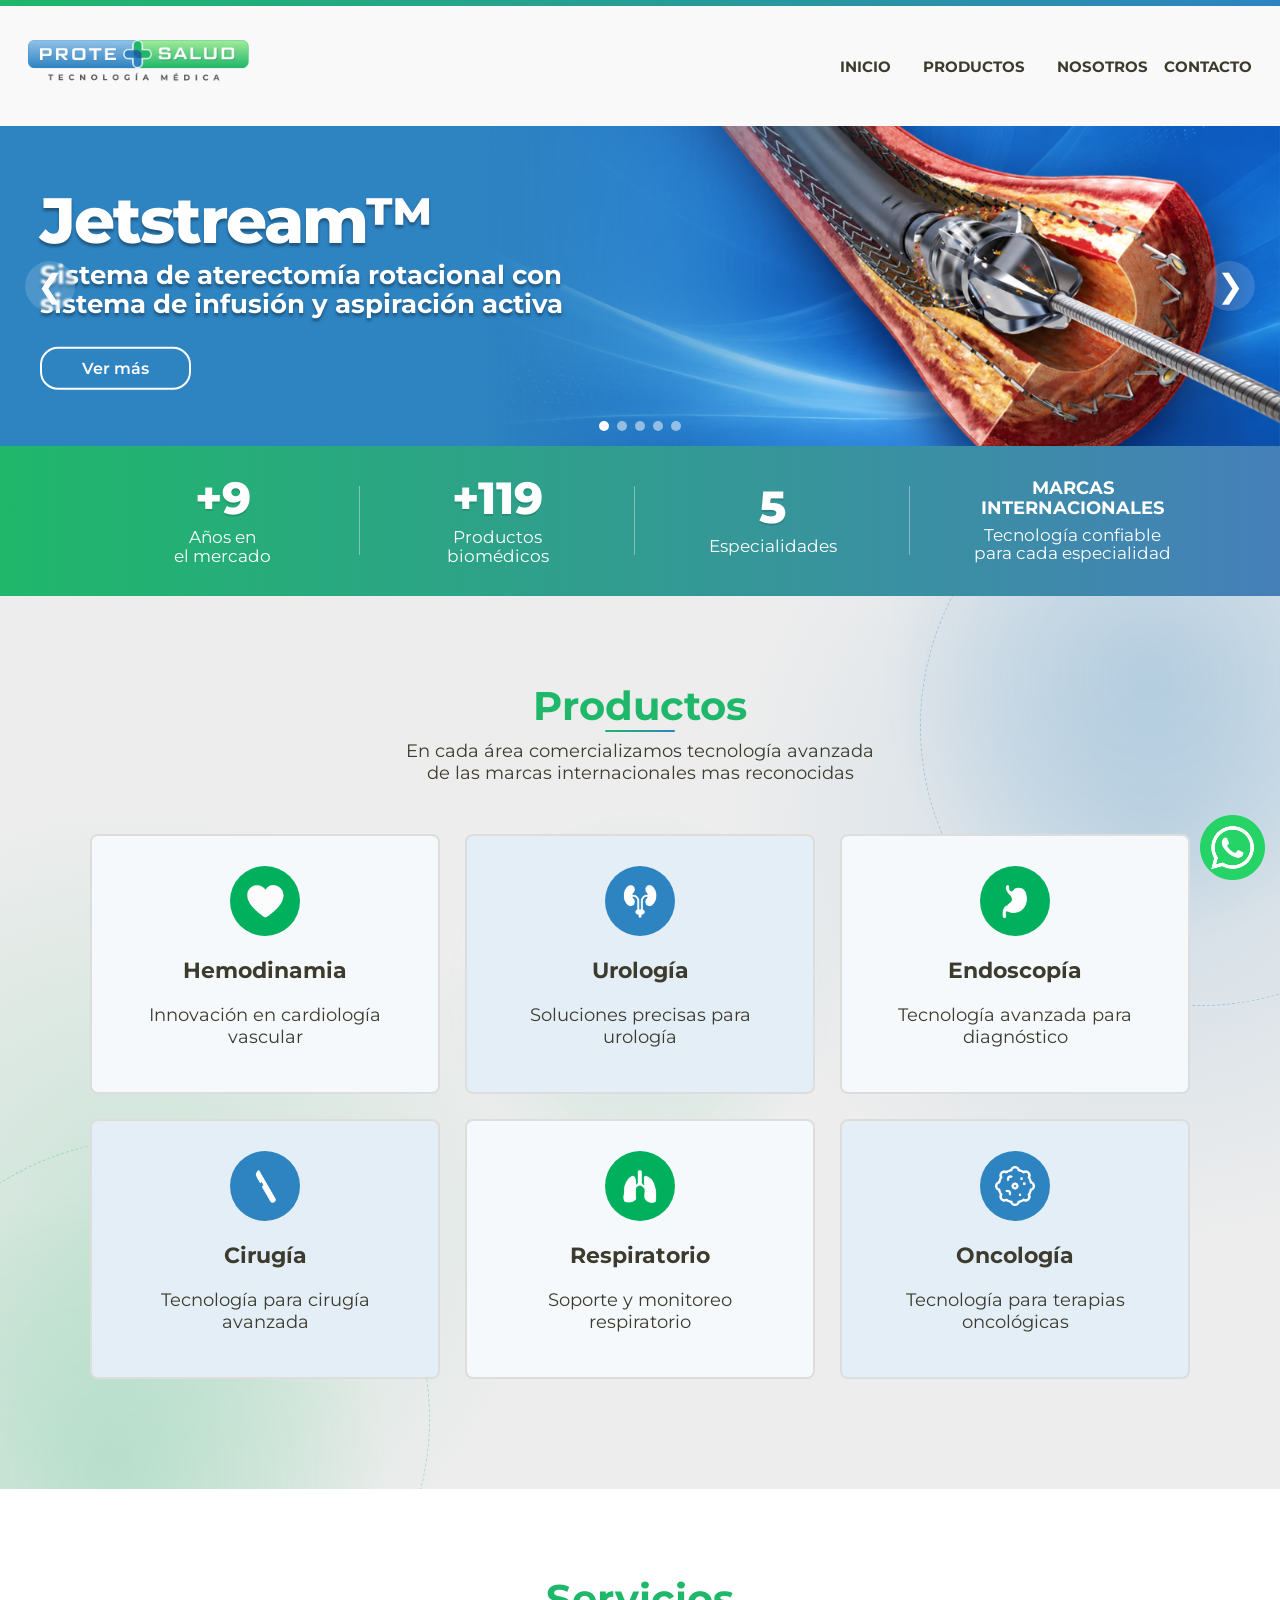
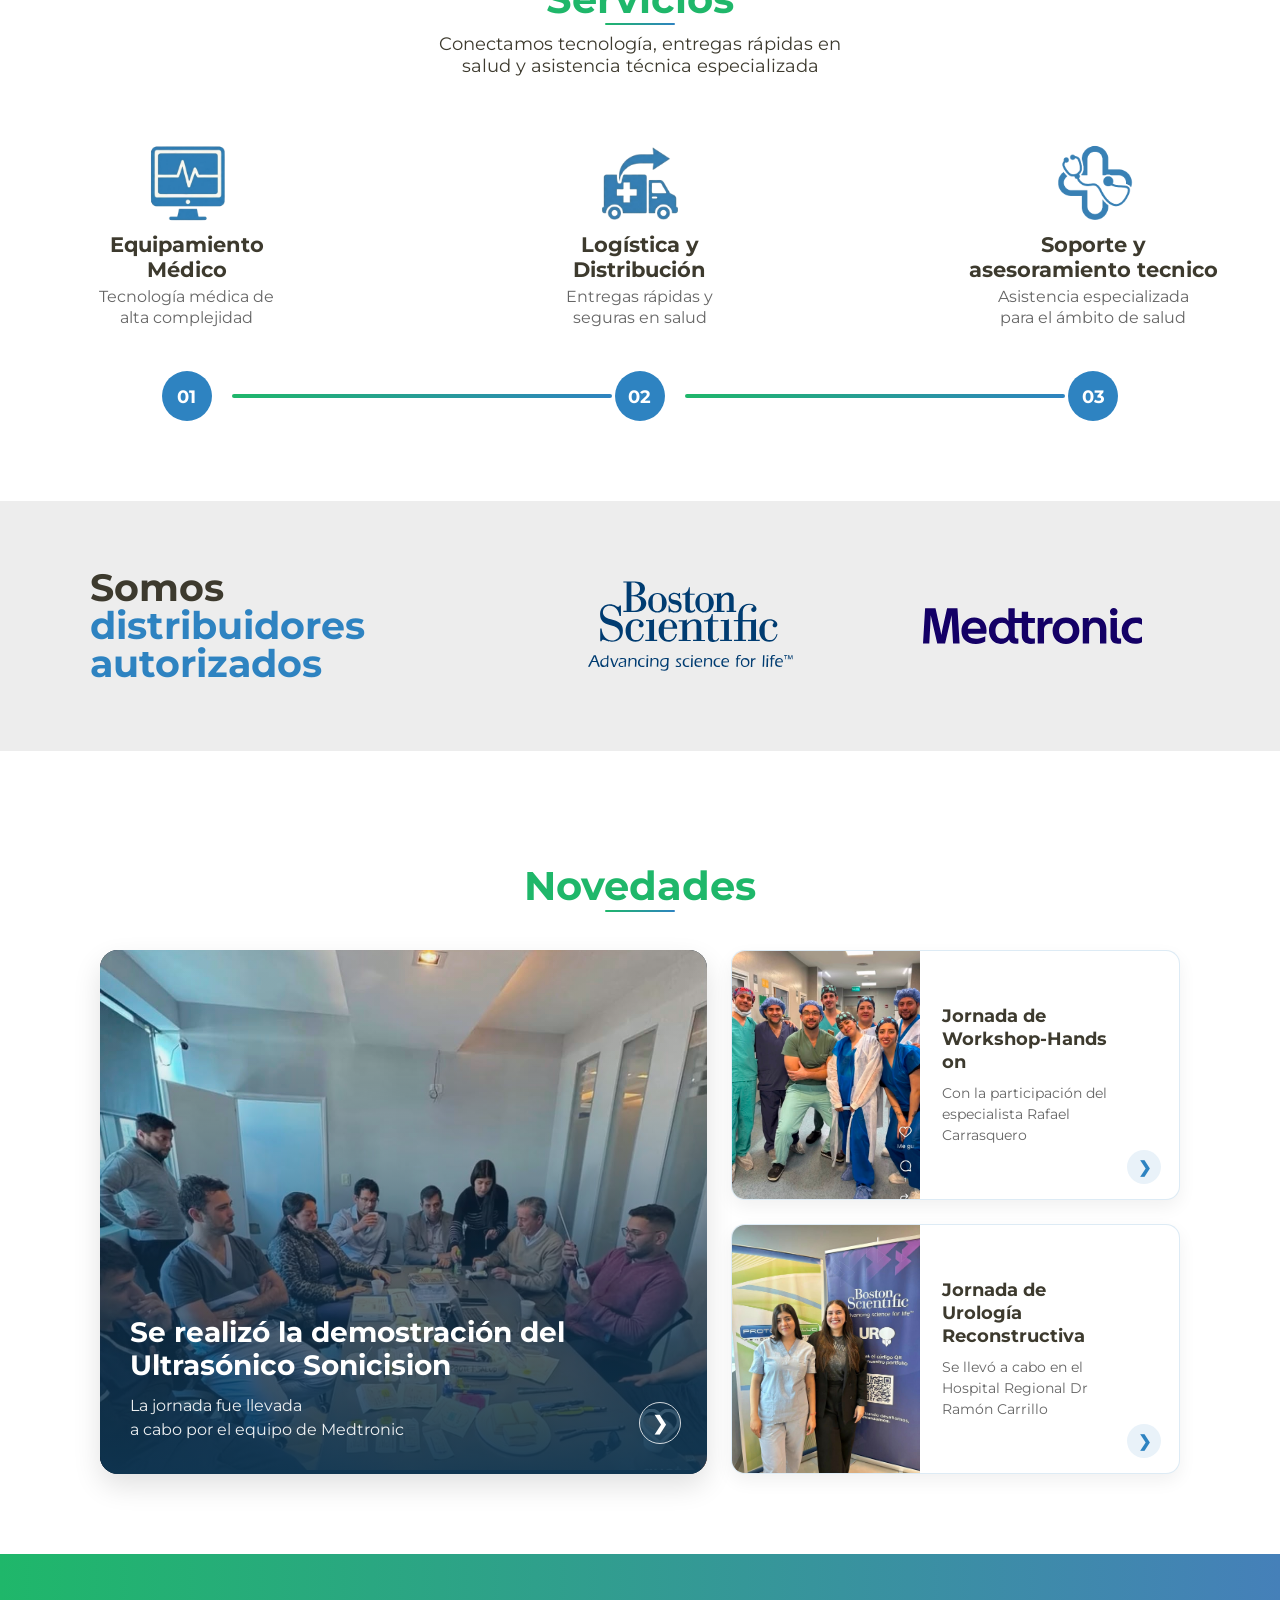
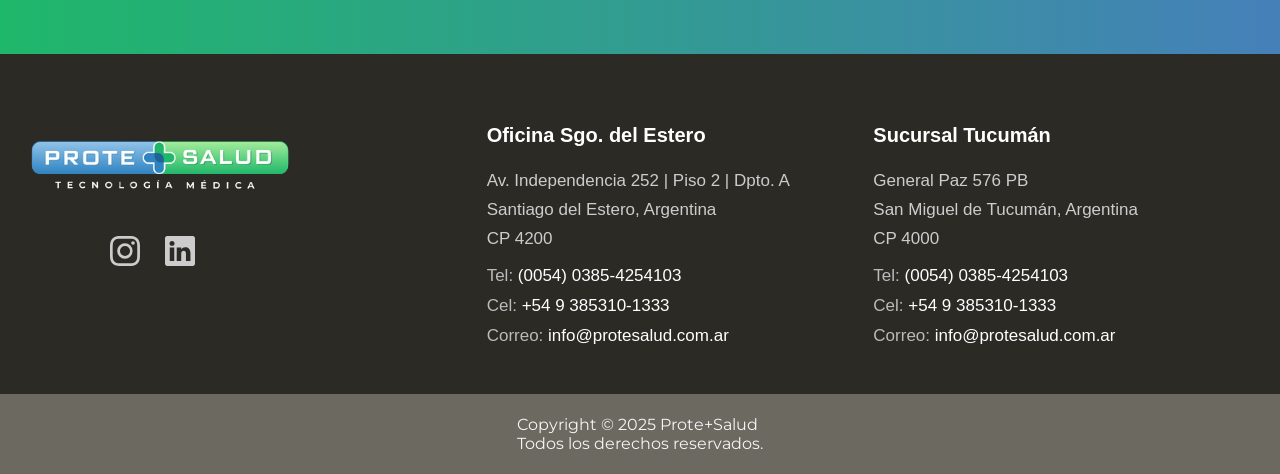
==== commit 447ff570: "casifin" ====
--- a/index.html
+++ b/index.html
@@ -157,11 +157,23 @@
 
                 </picture>    
 
-                <div class="hero__contenido">
-                <a href="https://www.bostonscientific.com/es-CL/productos/sistemas-de-aterectomia/sistema-de-aterectomia-jetstream.html" class="hero__boton" target="_blank">
-                Ver más
-                </a>
-                </div>
+               <div class="hero__contenido">
+
+    <div class="hero__texto">
+        <h1>Jetstream™</h1>
+        <p>
+            Sistema de aterectomía rotacional con<br>
+            sistema de infusión y aspiración activa
+        </p>
+    </div>
+
+    <a href="https://www.bostonscientific.com/es-CL/productos/sistemas-de-aterectomia/sistema-de-aterectomia-jetstream.html" class="hero__boton" target="_blank">
+        Ver más
+    </a>
+
+</div>
+
+
             </div>
 
             <div class="hero__slide">
@@ -178,10 +190,22 @@
 
               
                 <div class="hero__contenido">
-                <a href="https://www.youtube.com/watch?v=zBWaqSIwVL8" class="hero__boton" target="_blank" >
-                Ver más
-                </a>
-                </div>
+
+    <div class="hero__texto">
+        <h1>Lithovue</h1>
+        <p>
+            Ureteroscopio digital flexible y desechable<br>
+            con visualización en endourología
+        </p>
+    </div>
+
+    <a href="https://www.youtube.com/watch?v=zBWaqSIwVL8" class="hero__boton" target="_blank">
+        Ver más
+    </a>
+
+</div>
+
+
             </div>
 
             <div class="hero__slide">
@@ -194,11 +218,24 @@
                     <img src="imagenes/hero3.png" alt="Imagen 1">
 
                 </picture>  
+                
                 <div class="hero__contenido">
-                <a href="https://www.youtube.com/watch?v=WGFTKP04jtY" class="hero__boton" target="_blank">
-                Ver más
-                </a>
-                </div>
+
+    <div class="hero__texto">
+        <h1>Rotapro</h1>
+        <p>
+            Dispositivo médico de alta tecnología<br>
+            utilizado en cardiología intervencionista
+        </p>
+    </div>
+
+    <a href="https://www.youtube.com/watch?v=WGFTKP04jtY" class="hero__boton" target="_blank">
+        Ver más
+    </a>
+
+</div>
+
+
             </div>
 
             <div class="hero__slide">
@@ -211,11 +248,25 @@
                     <img src="imagenes/hero4.png" alt="Imagen 1">
 
                 </picture>  
+                
+
                 <div class="hero__contenido">
-                <a href="https://www.youtube.com/watch?v=8qPVrIt9NnA" class="hero__boton" target="_blank">
-                Ver más
-                </a>
-                </div>
+
+    <div class="hero__texto">
+        <h1>X-Tack</h1>
+        <p>
+            Sistema de aproximación de tejidos.<br>
+            Dispositivo para endoscopio estándar
+        </p>
+    </div>
+
+    <a href="https://www.youtube.com/watch?v=8qPVrIt9NnA" class="hero__boton" target="_blank">
+        Ver más
+    </a>
+
+</div>
+
+
             </div>
 
             <div class="hero__slide">
@@ -228,11 +279,24 @@
                     <img src="imagenes/hero5.png" alt="Imagen 1">
 
                 </picture>  
+
                 <div class="hero__contenido">
-                <a href="https://www.youtube.com/watch?v=9IN6SncDRlA" class="hero__boton" target="_blank">
-                Ver más
-                </a>
-                </div>
+
+    <div class="hero__texto">
+        <h1>Sonicision7</h1>
+        <p>
+            Disector ultrasónico inalámbrico<br>
+            de energía avanzada
+        </p>
+    </div>
+
+    <a href="https://www.youtube.com/watch?v=9IN6SncDRlA" class="hero__boton" target="_blank">
+        Ver más
+    </a>
+
+</div>
+
+
             </div>
 
         </div>
@@ -650,7 +714,7 @@
                 </h3>
                 </a>
                 <p class="novedad__texto">
-                    Se llevó a cabo en el Hospital <br>
+                    Se llevó a cabo en el Hospital
                     Regional Dr Ramón Carrillo
                 </p>
 
--- a/style.css
+++ b/style.css
@@ -260,7 +260,7 @@
 
 
 
-/* HERO */
+/* HERO *//* HERO *//* HERO *//* HERO */
 
 .hero{
     width:100%;
@@ -323,6 +323,10 @@
     left:20px;
 }
 
+
+.hero__texto{
+    display:none;
+}
 
 .hero__boton{
     display:inline-block;
@@ -487,7 +491,7 @@
     display:none;
 }
 
-/*PRODUCTOS*/
+/*PRODUCTOS*//*PRODUCTOS*//*PRODUCTOS*//*PRODUCTOS*/
 
 
 .productos{
@@ -1128,103 +1132,274 @@
 /*NOVEDADES*/
 
 .novedades{
-    background-color: #ededed;
-    padding:10px 20px 60px 20px;
-
-}
-
+    background-color:white;
+    padding:10px 20px 60px;
+}
+
+.novedades h2{
+    margin-bottom:40px;
+}
 
 .novedades__lista{
-
     display:flex;
-
     flex-direction:column;
-
     gap:12px;
-
-}
-
-
+}
+
+/* Estilo base: segunda y tercera novedad */
 .novedad{
+    position:relative;
 
     display:flex;
-
     align-items:center;
 
+    min-height:110px;
+
+    overflow:hidden;
+
     background:#ffffff;
-
-    min-height:110px;
-
-    transition:.3s;  
-
-}
-
-.novedad__contenido{
-
-    flex:1;
-
-    padding:15px;
-
-}
-
-
-.novedad__titulo-item{
-
-    font-size:14px;
-
-    color:#2E83C1;
-
-    font-weight:700;
-
-    margin-bottom:4px;
-
-  
-
-}
-
-
-.novedad__texto{
-
-    font-size:11px;
-
-    line-height:1.2;
-
-    color:#666;
-
-    
-
-}
-
-.novedad__flecha{
-
-    padding:0 15px;
-
-    text-decoration:none;
-
-    color:#2E83C1;
-
-    font-size:1.5rem;
-
-    font-weight:bold;
-
-}
-
-
+    border-radius:10px;
+
+    transition:.3s ease;
+}
 
 .novedad:hover{
-
     box-shadow:0 3px 12px rgba(0,0,0,.08);
-
-}
-
+}
+
+/* Imagen lateral de las cards pequeñas */
 .novedad__imagen{
     width:95px;
     height:95px;
-    
-}
-
-.novedades h2{
-    margin-bottom: 40px;
+
+    flex-shrink:0;
+
+    object-fit:cover;
+}
+
+.novedad__contenido{
+    flex:1;
+    padding:15px;
+}
+
+.novedad__titulo-item{
+    margin:0 0 4px;
+
+    font-size:14px;
+    font-weight:700;
+
+    color:#2E83C1;
+}
+
+.novedad__texto{
+    margin:0;
+
+    font-size:11px;
+    line-height:1.2;
+
+    color:#666;
+}
+
+.novedad__flecha{
+    padding:0 15px;
+
+    text-decoration:none;
+
+    color:#2E83C1;
+    font-size:1.5rem;
+    font-weight:bold;
+}
+
+/* =========================
+   PRIMERA NOVEDAD DESTACADA
+   ========================= */
+
+.novedad:nth-child(1){
+    display:block;
+
+    min-height:200px;
+
+    border-radius:14px;
+}
+
+/* Imagen ocupa toda la card */
+.novedad:nth-child(1) .novedad__imagen{
+    display:block;
+
+    width:100%;
+    height:200px;
+
+    object-fit:cover;
+}
+
+/* Degradado oscuro para leer el texto */
+.novedad:nth-child(1)::before{
+    content:"";
+
+    position:absolute;
+    inset:0;
+
+    background:linear-gradient(
+        to top,
+        rgba(15, 54, 82, .92) 0%,
+        rgba(15, 54, 82, .56) 45%,
+        rgba(12, 85, 36, 0.04) 78%
+    );
+
+    z-index:1;
+}
+
+/* Texto sobre la imagen */
+.novedad:nth-child(1) .novedad__contenido{
+    position:absolute;
+
+    left:0;
+    right:0;
+    bottom:0;
+
+    padding:20px 52px 20px 18px;
+
+    z-index:2;
+}
+
+.novedad:nth-child(1) .novedad__titulo-item{
+    margin:0 0 8px;
+
+    font-size:1.2rem;
+    line-height:1.2;
+
+    color:#ffffff;
+}
+
+.novedad:nth-child(1) .novedad__texto{
+    margin:0;
+
+    font-size:.82rem;
+    line-height:1.35;
+
+    color:rgba(255,255,255,.92);
+}
+
+/* Flecha circular de la novedad importante */
+.novedad:nth-child(1) .novedad__flecha{
+    position:absolute;
+
+    right:16px;
+    bottom:18px;
+
+    z-index:3;
+
+    width:32px;
+    height:32px;
+
+    display:flex;
+    align-items:center;
+    justify-content:center;
+
+    padding:0;
+
+    border:1px solid rgba(255,255,255,.8);
+    border-radius:50%;
+
+    color:#ffffff;
+    font-size:1rem;
+}
+
+
+
+/* ==================================
+   SEGUNDA Y TERCERA: MINI CARDS
+   ================================== */
+
+.novedad:nth-child(2),
+.novedad:nth-child(3){
+    display:flex;
+    align-items:stretch;
+
+    min-height:125px;
+
+    overflow:hidden;
+
+    border:1px solid rgba(46, 131, 193, .16);
+    border-radius:12px;
+
+    background:#ffffff;
+
+    box-shadow:0 5px 14px rgba(0,0,0,.05);
+}
+
+/* Imagen lateral */
+.novedad:nth-child(2) .novedad__imagen,
+.novedad:nth-child(3) .novedad__imagen{
+    width:112px;
+    height:125px;
+
+    flex-shrink:0;
+
+    object-fit:cover;
+}
+
+/* Contenido */
+.novedad:nth-child(2) .novedad__contenido,
+.novedad:nth-child(3) .novedad__contenido{
+    position:relative;
+
+    display:flex;
+    flex-direction:column;
+    justify-content:center;
+
+    padding:16px 48px 16px 16px;
+}
+
+
+/* Título */
+.novedad:nth-child(2) .novedad__titulo-item,
+.novedad:nth-child(3) .novedad__titulo-item{
+    margin:0 0 6px;
+
+    font-size:.92rem;
+    line-height:1.2;
+
+    color:#3D3A2E;
+}
+
+/* Texto */
+.novedad:nth-child(2) .novedad__texto,
+.novedad:nth-child(3) .novedad__texto{
+    margin:0;
+
+    font-size:.72rem;
+    line-height:1.35;
+
+    color:#666;
+}
+
+/* Flecha circular */
+.novedad:nth-child(2) .novedad__flecha,
+.novedad:nth-child(3) .novedad__flecha{
+    position:absolute;
+
+    right:13px;
+    bottom:50%;
+
+    width:28px;
+    height:28px;
+
+    display:flex;
+    align-items:center;
+    justify-content:center;
+
+    padding:0;
+
+    transform:translateY(50%);
+
+    border-radius:50%;
+
+    background:rgba(46, 131, 193, .10);
+
+    color:#2E83C1;
+
+    font-size:.9rem;
 }
 
 
@@ -1615,7 +1790,7 @@
 }
 
 
-/*MENU*/
+/*MENU*//*MENU*//*MENU*//*MENU*//*MENU*/
 
     .encabezado{
         position:sticky;
@@ -1701,11 +1876,7 @@
 
 
 
-/* HERO */
-
-    .hero{
-       
-    }
+/* HERO *//* HERO *//* HERO *//* HERO */
    
 
     .hero__slide{
@@ -1718,15 +1889,19 @@
     
 }
 
+    /* Botón debajo del texto */
     .hero__boton{
-        font-size:1rem;
-        padding:10px 40px;
-        margin-left: 40px;
-        margin-bottom: 45px;
-        border: 2px solid white;
-        border-radius: 18px;
-
-    }
+    margin:28px 0 0 0;
+
+    padding:10px 40px;
+
+    font-size:1rem;
+
+    border:2px solid #fff;
+    border-radius:18px;
+
+    color:#fff;
+}
 
 
     .hero__flecha{
@@ -1788,7 +1963,7 @@
 }
   
 
-/*BARRA DE INFORMACION*/
+/*BARRA DE INFORMACION*//*BARRA DE INFORMACION*/
 
 .barra-gradient1{
     width:100%;
@@ -1834,6 +2009,7 @@
 }
 
 
+/* Líneas divisorias entre los cuatro datos */
 .barra-gradient1__dato:not(:last-child)::after{
     content:"";
 
@@ -1845,7 +2021,14 @@
     width:1px;
     height:calc(100% - 20px);
 
+    display:block;
+
     background:rgba(255,255,255,.38);
+}
+
+/* Solo el último bloque no lleva línea */
+.barra-gradient1__dato:last-child::after{
+    display:none;
 }
 
 .barra-gradient1__dato--marcas{
@@ -1867,10 +2050,13 @@
     line-height:1.25;
 }
 
-
-
-
-/* PRODUCTOS */
+/* En escritorio vuelve a mostrarse el bloque de marcas */
+.barra-gradient1 .barra-gradient1__dato--marcas{
+    display:flex !important;
+}
+
+
+/* PRODUCTOS *//* PRODUCTOS *//* PRODUCTOS *//* PRODUCTOS */
 
 
   /* Textos principales */
@@ -2642,174 +2828,252 @@
 
 
 /*NOVEDADES*/
-    .novedades{
-        
-        padding:80px 100px;
-
-    }
-
-    .novedades__lista{
-
-        display:grid;
-
-        grid-template-columns:2fr 1fr;
-
-        grid-template-rows:1fr 1fr;
-
-        gap:20px 40px;
-
-    }
-
-    .novedad:nth-child(1){
-
-        grid-column:1;
-        grid-row:1;
-
-    }
-
-    .novedad:nth-child(2){
-
-        grid-column:1;
-        grid-row:2;
-
-    }
-
-    .novedad:nth-child(3){
-
-        grid-column:2;
-        grid-row:1 / span 2;
-       
-        display:flex;
-
-        flex-direction:column;
-
-        align-items:stretch;
-
-        
-    }
-
-
-    .novedad:nth-child(1) .novedad__imagen,
-    .novedad:nth-child(2) .novedad__imagen{
-
-        width:280px;
-
-
-    }
-
-
-    .novedad:nth-child(3) .novedad__imagen{
+   .novedades{
+    background:#fff;
+    padding:80px 100px;
+}
+
+.novedades__lista{
+    display:grid;
+
+    grid-template-columns:1.35fr 1fr;
+    grid-template-rows:repeat(2, 1fr);
+
+    gap:24px;
+
+    max-width:1200px;
+    margin:0 auto;
+}
+
+/* -----------------------------------------
+   PRIMERA NOVEDAD: DESTACADA A LA IZQUIERDA
+   ----------------------------------------- */
+
+.novedad:nth-child(1){
+    grid-column:1;
+    grid-row:1 / span 2;
+
+    position:relative;
+
+    display:block;
+
+    min-height:520px;
+
+    overflow:hidden;
+
+    border-radius:18px;
+
+    background:#123;
+    box-shadow:0 12px 28px rgba(0,0,0,.12);
+}
+
+.novedad:nth-child(1) .novedad__imagen{
+    display:block;
 
     width:100%;
-
-    height:250px;
+    height:520px;
 
     object-fit:cover;
-
-    }
-
-
-    .novedad:nth-child(3) .novedad__contenido{
-
-    padding:25px;
-
-    }
-
-
-
-    .novedad:nth-child(3) .novedad__titulo-item{
-
-    font-size:25px;
-
-    margin-bottom:15px;
-
-    }
-
-
-    .novedad:nth-child(3) .novedad__texto{
-
-    font-size:16px;
-
-    line-height:1.6;
-
-    }
-
-    .novedad__flecha{
-    
+}
+
+/* Degradado sobre la imagen principal */
+.novedad:nth-child(1)::before{
+    content:"";
+
     position:absolute;
-
-    right:20px;
-    bottom:20px;
+    inset:0;
+
+    background:linear-gradient(
+        to top,
+        rgba(15, 54, 82, .94) 0%,
+        rgba(15, 54, 82, .58) 42%,
+        rgba(15, 54, 82, .06) 78%
+    );
+
+    z-index:1;
+}
+
+/* Texto sobre la imagen */
+.novedad:nth-child(1) .novedad__contenido{
+    position:absolute;
+
+    left:0;
+    right:0;
+    bottom:0;
+
+    padding:32px 75px 32px 30px;
+
+    z-index:2;
+}
+
+.novedad:nth-child(1) .novedad__titulo-item{
+    margin:0 0 12px;
+
+    font-size:1.75rem;
+    line-height:1.18;
+
+    color:#fff;
+}
+
+.novedad:nth-child(1) .novedad__texto{
+    margin:0;
+
+    font-size:1rem;
+    line-height:1.5;
+
+    color:rgba(255,255,255,.92);
+}
+
+/* Flecha de la novedad principal */
+.novedad:nth-child(1) .novedad__flecha{
+    position:absolute;
+
+    right:26px;
+    bottom:30px;
+
+    z-index:3;
+
+    width:42px;
+    height:42px;
+
+    display:flex;
+    align-items:center;
+    justify-content:center;
 
     padding:0;
 
-    font-size:2rem;
+    border:1px solid rgba(255,255,255,.8);
+    border-radius:50%;
+
+    color:#fff;
+    font-size:1.2rem;
+
+    text-decoration:none;
+}
+
+/* -----------------------------------------
+   SEGUNDA Y TERCERA: CARDS SECUNDARIAS
+   ----------------------------------------- */
+
+.novedad:nth-child(2),
+.novedad:nth-child(3){
+    position:relative;
+
+    display:flex;
+    align-items:stretch;
+
+    min-height:248px;
+
+    overflow:hidden;
+
+    border:1px solid rgba(46, 131, 193, .16);
+    border-radius:14px;
+
+    background:#fff;
+
+    box-shadow:0 7px 18px rgba(0,0,0,.06);
+}
+
+.novedad:nth-child(2){
+    grid-column:2;
+    grid-row:1;
+}
+
+.novedad:nth-child(3){
+    grid-column:2;
+    grid-row:2;
+}
+
+/* Imagen lateral de las cards secundarias */
+.novedad:nth-child(2) .novedad__imagen,
+.novedad:nth-child(3) .novedad__imagen{
+    width:42%;
+    height:248px;
+
+    flex-shrink:0;
+
+    object-fit:cover;
+}
+
+/* Contenido */
+.novedad:nth-child(2) .novedad__contenido,
+.novedad:nth-child(3) .novedad__contenido{
+    display:flex;
+    flex-direction:column;
+    justify-content:center;
+
+    padding:25px 52px 25px 22px;
+}
+
+.novedad:nth-child(2) .novedad__titulo-item,
+.novedad:nth-child(3) .novedad__titulo-item{
+    margin:0 0 10px;
+
+    font-size:1.15rem;
+    line-height:1.25;
+
+    color:#3D3A2E;
+}
+
+.novedad:nth-child(2) .novedad__texto,
+.novedad:nth-child(3) .novedad__texto{
+    margin:0;
+
+    font-size:.9rem;
+    line-height:1.45;
+
+    color:#666;
+}
+
+/* Flecha circular secundaria */
+.novedad:nth-child(2) .novedad__flecha,
+.novedad:nth-child(3) .novedad__flecha{
+    position:absolute;
+
+    right:18px;
+    bottom:32px; /* antes: 18px */
+
+    width:34px;
+    height:34px;
+
+    display:flex;
+    align-items:center;
+    justify-content:center;
+
+    padding:0;
+
+    border-radius:50%;
+
+    background:rgba(46, 131, 193, .10);
 
     color:#2E83C1;
 
+    font-size:1rem;
     text-decoration:none;
-
-    transition:.3s ease;
-
-    }
-
-
-    .novedad:hover .novedad__flecha{
-
-    transform:translateX(6px);  
-
-    background:linear-gradient(
-        90deg,
-        #1FB76A,
-        #2E83C1
-    );
-
-    -webkit-background-clip:text;
-    background-clip:text;
-
-    color:transparent;
-
-    }
-
-
-    
-
-    .novedad{
-        min-height:220px;
-        transition:.3s ease;
-        position:relative;
-    }
-
-
-    
-
-    .novedad__imagen{
-
-        width:180px;
-        height:250px;
-
-        object-fit:cover;
-
-    }
-
-    .novedad__titulo-item{
-
-        font-size:22px;
-
-        margin-bottom:12px;
-
-    }
-
-    .novedad__texto{
-
-        font-size:17px;
-
-        line-height:1.5;
-
-    }
-
-
-    /*BARRA GRADIENT*/
+}
+
+/* Hover discreto solo para escritorio */
+.novedad{
+    transition:transform .3s ease, box-shadow .3s ease;
+}
+
+.novedad:hover{
+    transform:translateY(-5px);
+}
+
+.novedad:nth-child(1):hover{
+    box-shadow:0 18px 34px rgba(0,0,0,.18);
+}
+
+.novedad:nth-child(2):hover,
+.novedad:nth-child(3):hover{
+    box-shadow:0 12px 24px rgba(0,0,0,.10);
+}
+
+
+/*BARRA GRADIENT*//*BARRA GRADIENT*//*BARRA GRADIENT*/
+
+
 
     .barra-gradient{
         height: 100px;
@@ -3018,8 +3282,86 @@
     display:flex;
 }
 
-}
-
-
-
-
+
+
+
+
+/* =====================================
+   TEXTO DEL HERO - SOLO ESCRITORIO
+   ===================================== */
+
+.hero__contenido{
+    position:absolute;
+
+    top:43%;
+    left:0;
+
+    transform:translateY(-50%);
+
+    width:50%;
+
+    display:flex;
+    flex-direction:column;
+    align-items:flex-start;
+
+    padding-left:40px;
+
+    z-index:5;
+}
+
+/* Muestra el texto solo en escritorio */
+.hero__texto{
+    display:block;
+
+    color:#fff;
+
+    text-shadow:
+        0 3px 3px rgba(0, 0, 0, .35);
+}
+
+.hero__texto h1{
+    margin:0 0 8px;
+
+    font-size:4rem;
+    line-height:1;
+
+    font-weight:800;
+
+    letter-spacing:-2px;
+
+    color:#fff;
+}
+
+.hero__texto p{
+    margin:0;
+
+    font-size:1.65rem;
+    line-height:1.12;
+
+    font-weight:700;
+
+    color:#fff;
+}
+
+/* Botón debajo del texto */
+.hero__boton{
+    margin:28px 0 0 0;
+
+    padding:10px 40px;
+
+    font-size:1rem;
+
+    border:2px solid #fff;
+    border-radius:18px;
+
+    color:#fff;
+}
+
+
+
+
+}
+
+
+
+
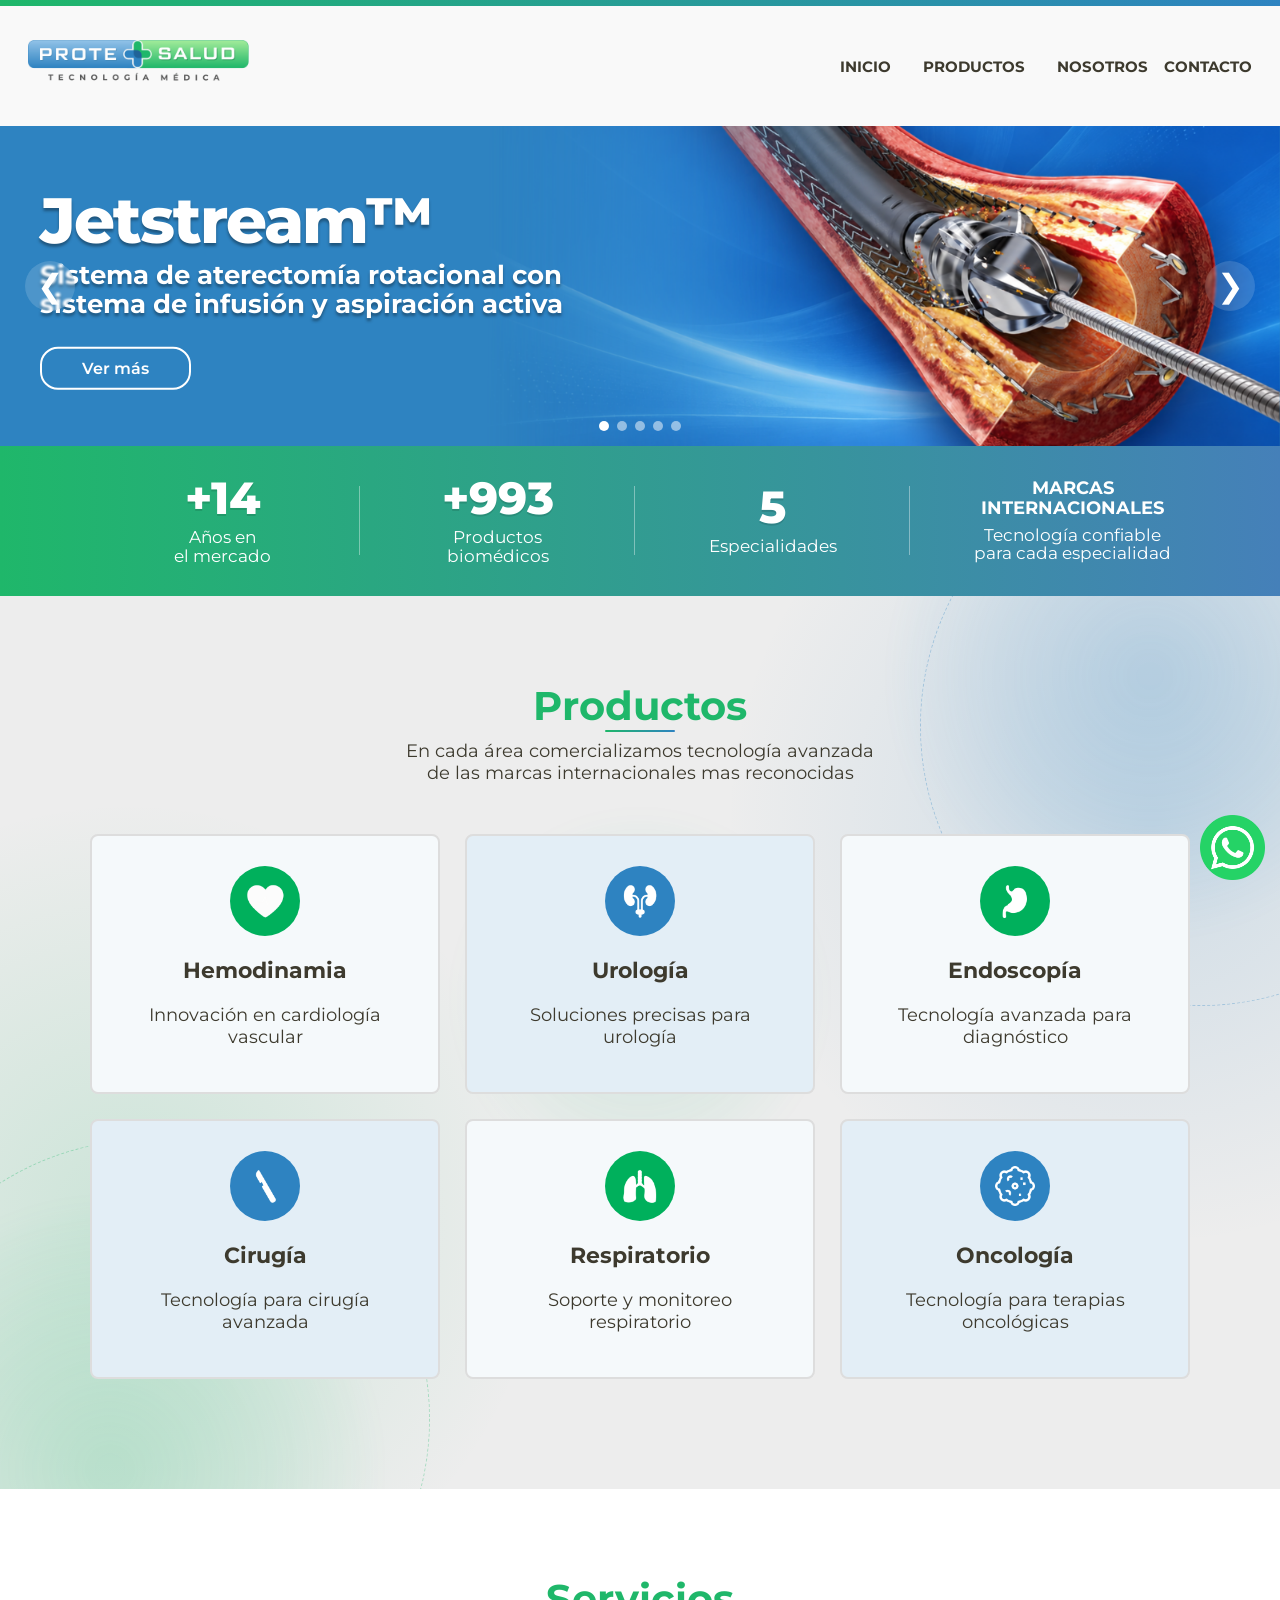
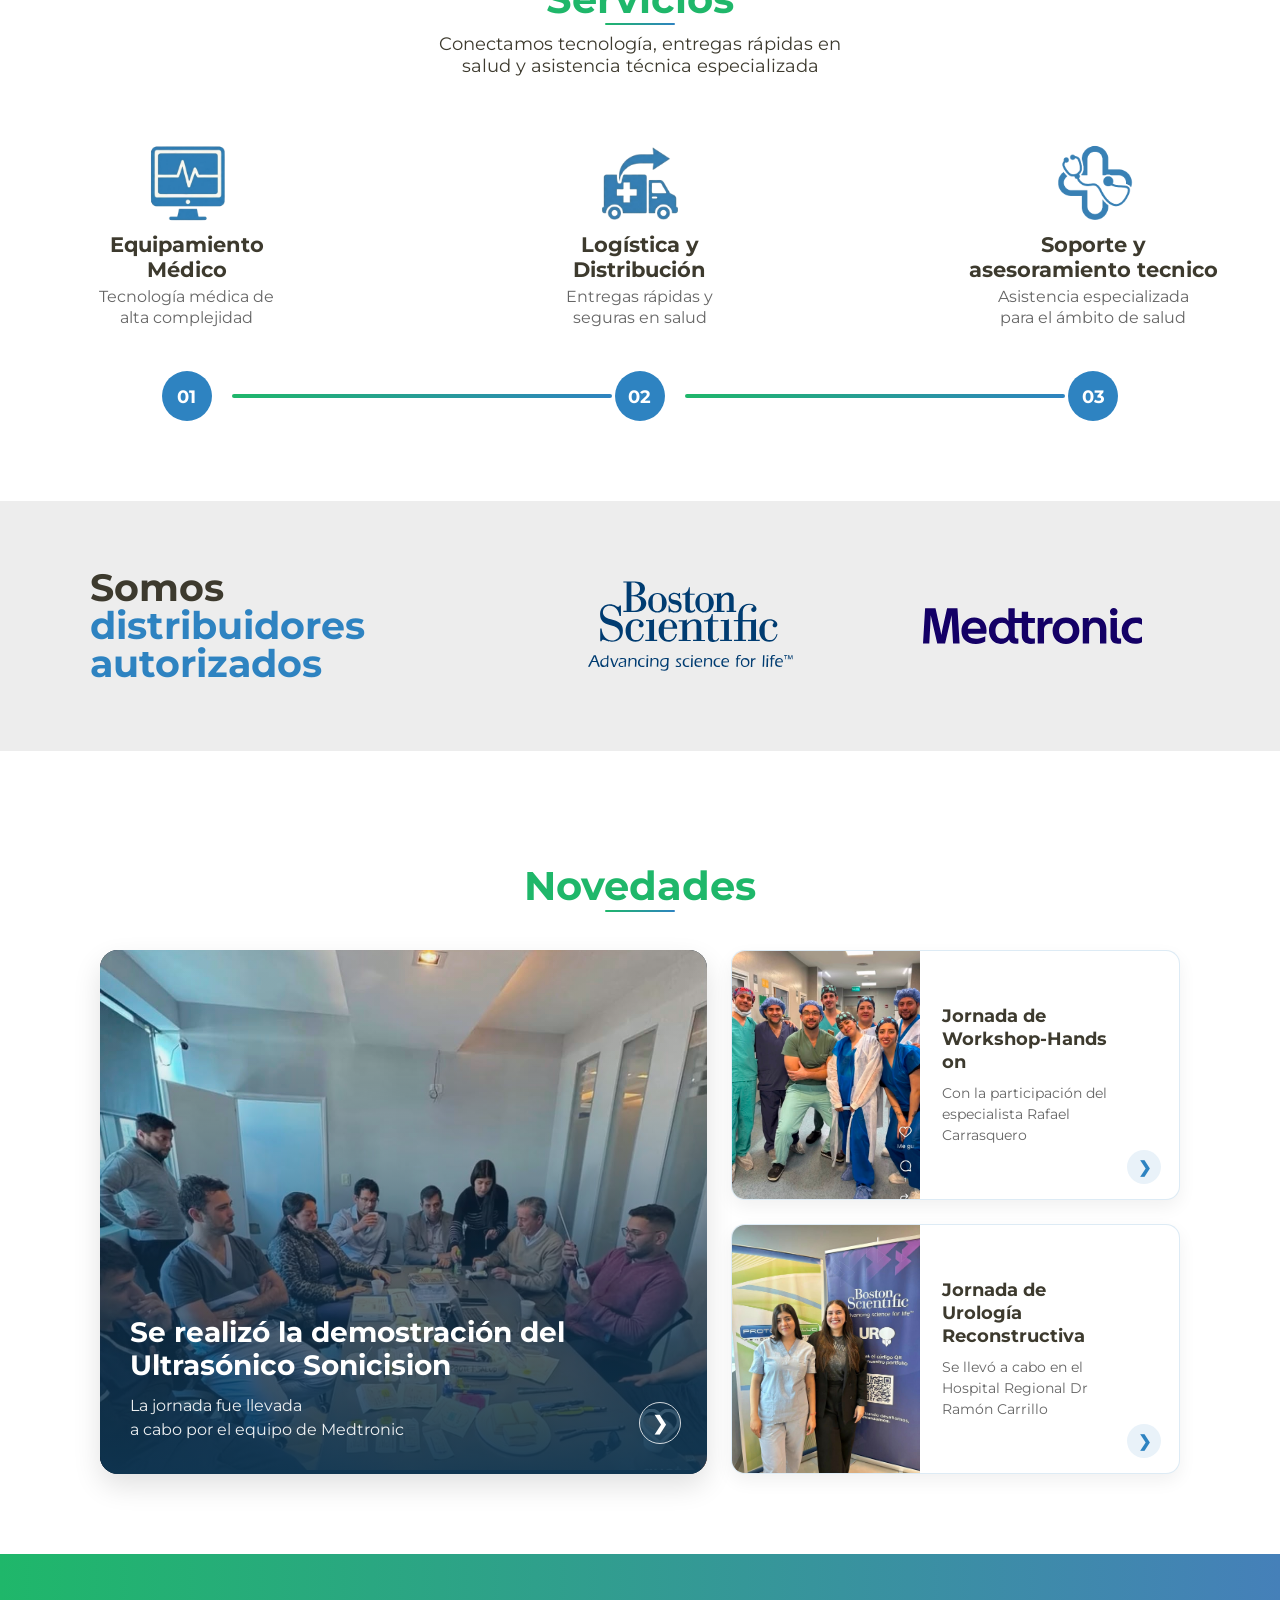
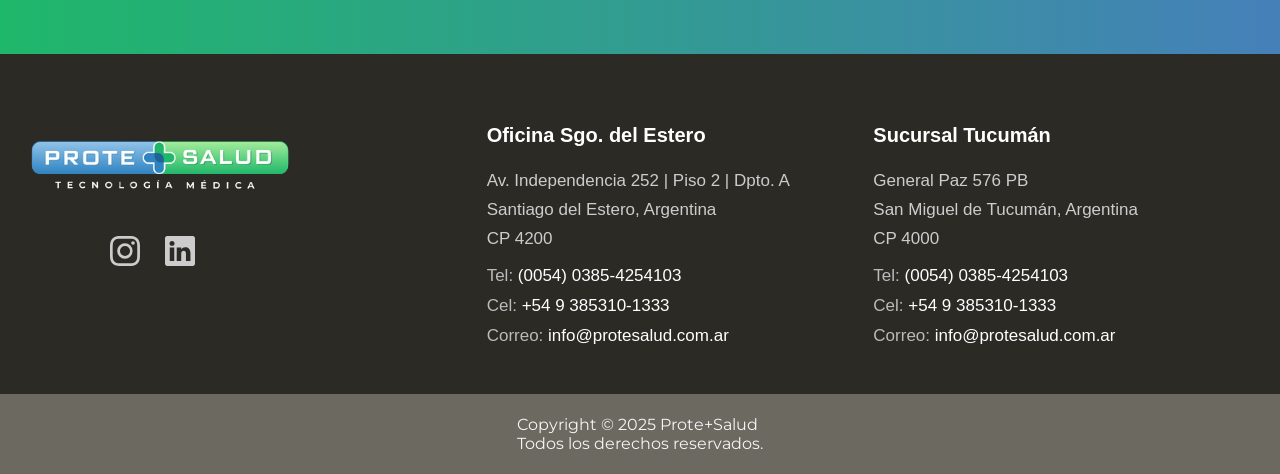
==== commit e722e64d: "terminando" ====
--- a/index.html
+++ b/index.html
@@ -339,12 +339,12 @@
     <div class="barra-gradient1__contenedor">
 
         <article class="barra-gradient1__dato">
-            <strong class="barra-gradient1__numero" data-numero="10" data-prefijo="+">0</strong>
+            <strong class="barra-gradient1__numero" data-numero="15" data-prefijo="+">0</strong>
             <p>Años en<br>el mercado</p>
         </article>
 
         <article class="barra-gradient1__dato">
-            <strong class="barra-gradient1__numero" data-numero="120" data-prefijo="+">0</strong>
+            <strong class="barra-gradient1__numero" data-numero="1000" data-prefijo="+">0</strong>
             <p>Productos<br>biomédicos</p>
         </article>
 
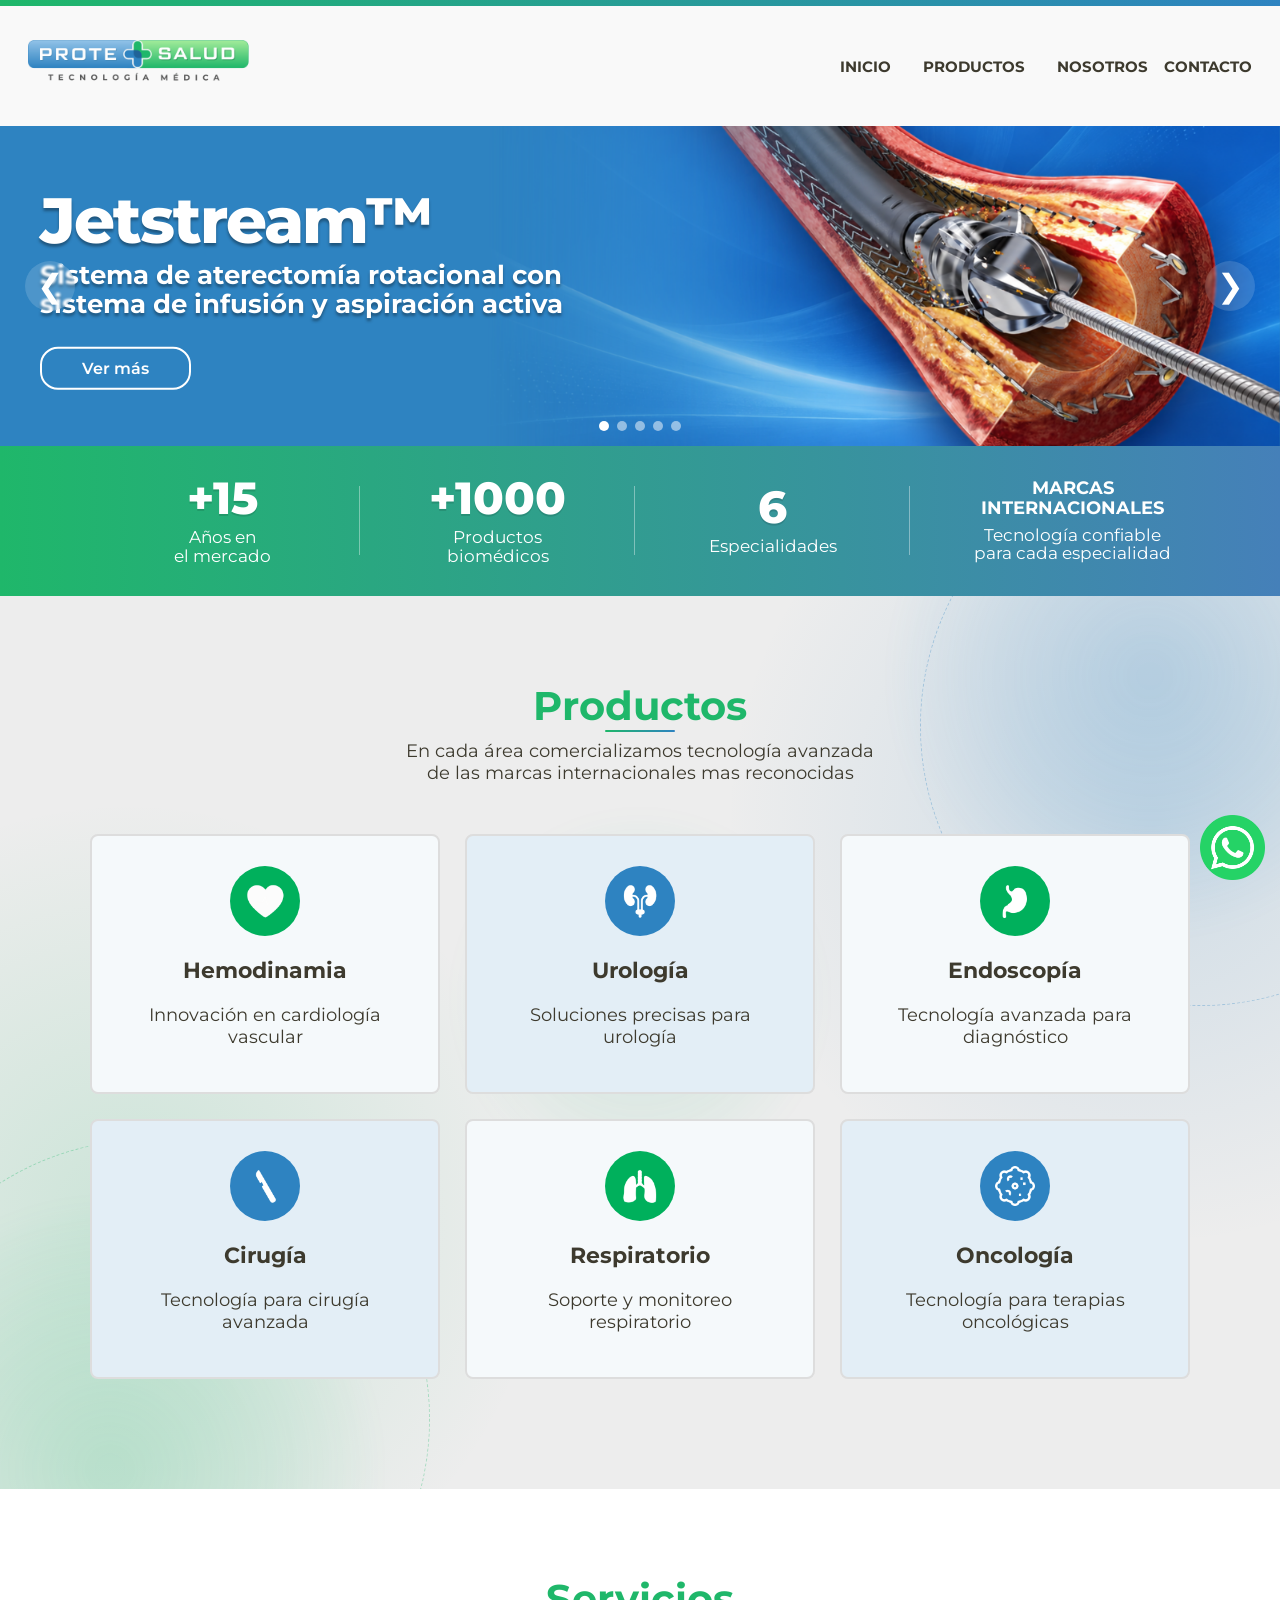
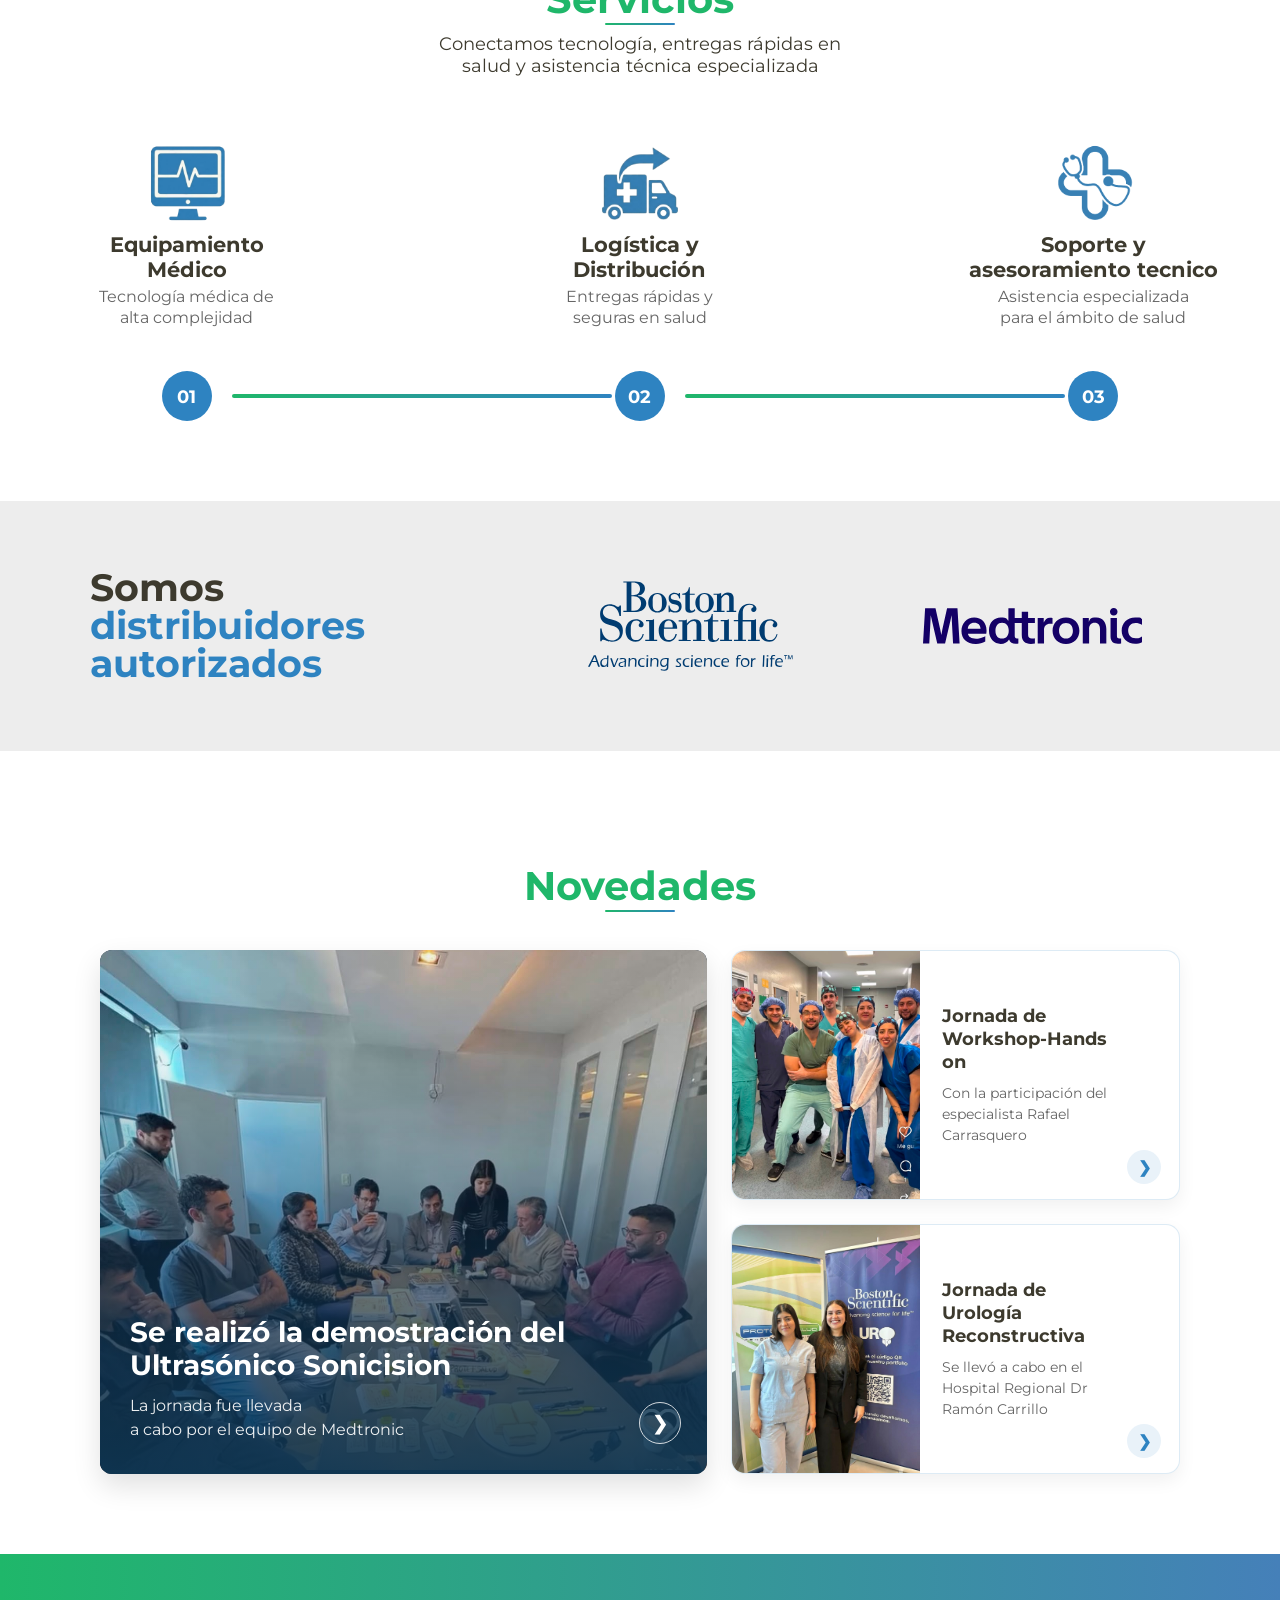
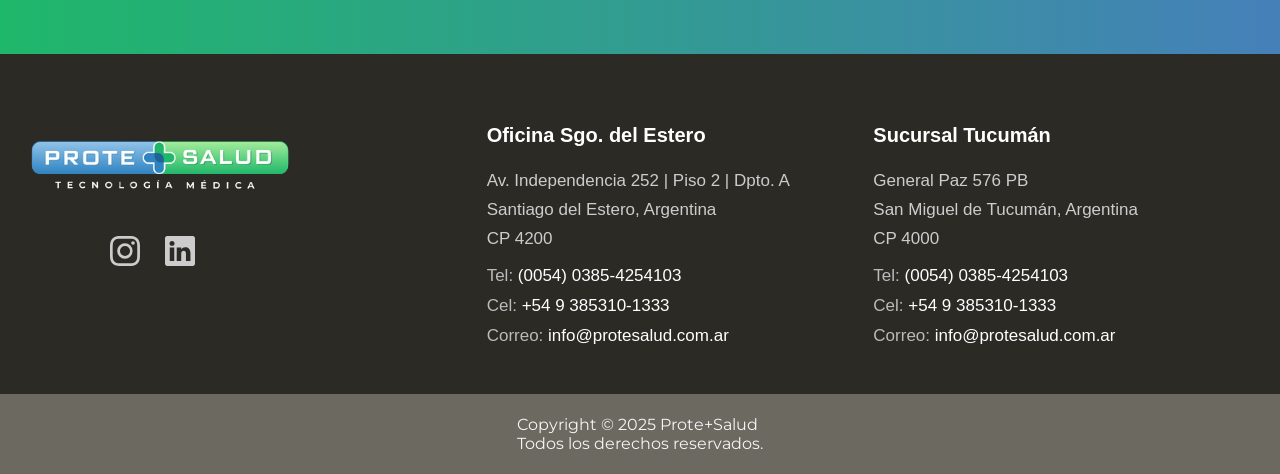
==== commit 6f70e9f8: "finalizando" ====
--- a/index.html
+++ b/index.html
@@ -39,12 +39,38 @@
 
             <ul class="encabezado__lista">
 
-                <li><a href="index.html" class="activo">Inicio</a></li>
-               <li class="submenu">
-
-    <button class="submenu__boton">
-        Productos 
-    </button>
+                <li>
+                <a href="index.html" class="activo">
+
+                 <span class="menu__izquierda">
+                <img src="imagenes/hom.png" alt="">
+                <span>Inicio</span>
+                 </span>
+
+                <span class="menu__flecha">
+                <img src="imagenes/fle.png" alt="">
+                </span>
+
+                </a>
+                </li>
+                
+
+                <li class="submenu">
+
+
+        <button class="submenu__boton">
+
+        <span class="menu__izquierda">
+        <img src="imagenes/caja.png" alt="">
+        <span>Productos</span>
+        </span>
+
+        <span class="menu__flecha">
+        <img src="imagenes/fle.png" alt="">
+        </span>
+
+        </button>
+
 
     <ul class="submenu__lista">
 
@@ -124,8 +150,41 @@
     </ul>
 
 </li>
-                <li><a href="nosotros.html">Nosotros</a></li>
-                <li><a href="contacto.html">Contacto</a></li>
+
+
+
+                <li>
+                <a href="nosotros.html">
+
+                <span class="menu__izquierda">
+                <img src="imagenes/n.png" alt="">
+                 <span>Nosotros</span>
+                </span>
+
+                <span class="menu__flecha">
+                 <img src="imagenes/fle.png" alt="">
+                </span>
+
+                </a>
+                </li>
+
+
+
+                <li>
+                <a href="contacto.html">
+
+                <span class="menu__izquierda">
+                <img src="imagenes/co.png" alt="">
+                <span>Contacto</span>
+                </span>
+
+                <span class="menu__flecha">
+                <img src="imagenes/fle.png" alt="">
+                </span>
+
+                </a>
+                </li>
+
 
             </ul>
 
--- a/style.css
+++ b/style.css
@@ -120,66 +120,143 @@
 
 .encabezado__lista a{
 
-    display:block;
+    display:flex;
+    justify-content:space-between;
+    align-items:center;
 
     padding:18px 24px;
 
+    color:#3D3A2E !important;
+
+    font-size:.95rem;
+
+    font-weight:700;
+
+    text-transform:uppercase;
+
+}
+
+.menu__izquierda span{
+
     color:#3D3A2E;
 
+}
+
+.menu__izquierda{
+
+    display:flex;
+    align-items:center;
+    gap:18px;
+
+}
+
+.menu__izquierda img{
+
+    width:20px;
+    height:20px;
+    object-fit:contain;
+
+}
+
+.menu__flecha{
+
+    display:flex;
+    align-items:center;
+    justify-content:center;
+
+}
+
+.menu__flecha img{
+
+    width:18px;
+    height:18px;
+    opacity:.8;
+
+}
+
+
+/* Línea degradada en el lado izquierdo de cada opción */
+
+.encabezado__lista > li{
+    position: relative;
+}
+
+.encabezado__lista > li::before{
+    content: "";
+    position: absolute;
+    left: 0;
+    top: 1px;
+    bottom: 1px;
+    width: 5px;
+    
+    background: linear-gradient(
+        180deg,
+        #1FB76A,
+        #2E83C1
+    );
+}
+
+
+
+
+
+/* SUBMENU */
+
+.submenu__boton{
+
+   width:100%;
+
+    display:flex;
+    justify-content:space-between;
+    align-items:center;
+
+    background:none;
+    border:none;
+
+    padding:18px 24px;
+
+    color:#3D3A2E;
+
     font-size:.95rem;
-
     font-weight:700;
-
     text-transform:uppercase;
 
-}
-
-/* SUBMENU */
-
-.submenu__boton{
-
-    width:100%;
-
-    background:none;
-
-    border:none;
+    font-family:inherit;
+
+    cursor:pointer;
+
+}
+
+.submenu__boton .menu__izquierda{
+    display:flex;
+    align-items:center;
+    gap:18px;
+}
+
+.submenu__boton .menu__flecha{
+    display:flex;
+    align-items:center;
+    justify-content:center;
+}
+
+.submenu__lista{
+
+    max-height:0;
+
+    overflow:hidden;
+
+    background:#f3f3f3;
+
+    transition:max-height .35s ease;
+
+    list-style: none;
+
+    margin: 0;
+
+    padding: 0;
 
     text-align:left;
 
-    padding:18px 24px;
-
-    color:#3D3A2E;
-
-    font-size:.95rem;
-
-    font-weight:700;
-
-    text-transform:uppercase;
-
-    font-family:inherit;
-
-    line-height:normal;
-
-    cursor:pointer;
-
-
-}
-
-.submenu__lista{
-
-    max-height:0;
-
-    overflow:hidden;
-
-    background:#f3f3f3;
-
-    transition:max-height .35s ease;
-
-    list-style: none;
-
-    margin: 0;
-
-    padding: 0;
 
 
 }
@@ -193,38 +270,38 @@
 
 .submenu__lista a{
 
-    padding:14px 40px;
+    display:flex;
+    align-items:center;
+    justify-content:flex-start;
+
+    gap:12px;
+
+    padding:14px 24px;
 
     font-size:.9rem;
-
     font-weight:500;
 
     text-transform:none;
 
-     display:flex;
-
+    text-align:left;
+
+}
+
+.submenu__icono{
+
+     width:30px;
+    height:30px;
+
+    border-radius:50%;
+
+    display:flex;
+    justify-content:center;
     align-items:center;
 
-    gap:12px;
-
-}
-
-.submenu__icono{
-
-    width:30px;
-
-    height:30px;
-
-    border-radius:50%;
-
-    display:flex;
-
-    justify-content:center;
-
-    align-items:center;
-
     flex-shrink:0;
 
+    margin-right:2px;
+
 }
 
 
@@ -258,6 +335,24 @@
 
 }
 
+.submenu__lista li{
+    position: relative;
+}
+
+.submenu__lista li::before{
+    content: "";
+    position: absolute;
+    left: 0;
+    top: 10px;
+    bottom: 10px;
+    width: 3px;
+    border-radius: 10px;
+    background: linear-gradient(
+        180deg,
+        #1FB76A,
+        #2E83C1
+    );
+}
 
 
 /* HERO *//* HERO *//* HERO *//* HERO */
@@ -1219,7 +1314,7 @@
 
     min-height:200px;
 
-    border-radius:14px;
+    border-radius:10px;
 }
 
 /* Imagen ocupa toda la card */
@@ -1586,8 +1681,36 @@
 
 @media (min-width:768px){
 
-
-    /*MENU ENCABEZADO*/
+/*MENU ENCABEZADO*/
+
+/* Oculta los iconos del menú principal */
+.encabezado__lista > li > a .menu__izquierda img{
+    display:none;
+}
+
+/* Oculta la flecha del menú principal */
+.encabezado__lista > li > a .menu__flecha{
+    display:none;
+}
+
+/* Oculta el icono del botón Productos */
+.submenu__boton .menu__izquierda img{
+    display:none;
+}
+
+/* Oculta la flecha del botón Productos */
+.submenu__boton .menu__flecha{
+    display:none;
+}
+
+.encabezado__lista > li::before,
+.submenu__lista li::before{
+    display: none;
+}
+
+
+
+
 
 
 /*SUBMENU*/
@@ -1678,7 +1801,20 @@
 }
 
 
-
+.menu__izquierda{
+
+    display:flex;
+    align-items:center;
+    gap:20px;
+
+}
+
+
+.menu__flecha{
+
+    display:none;
+
+}
 
 
 
@@ -1736,24 +1872,24 @@
 
 .submenu__boton{
 
-    position:relative;
+    width:100%;
+
+    display:flex;
+    justify-content:space-between;
+    align-items:center;
 
     background:none;
     border:none;
 
-    font-family:inherit;
+    padding:18px 24px;
+
+    color:#3D3A2E;
+
     font-size:.95rem;
     font-weight:700;
-
     text-transform:uppercase;
 
-    color:#3D3A2E;
-
     cursor:pointer;
-
-    padding:18px 24px;
-
-    transition:.3s ease;
 
 }
 
@@ -2861,7 +2997,7 @@
 
     overflow:hidden;
 
-    border-radius:18px;
+    border-radius:12px;
 
     background:#123;
     box-shadow:0 12px 28px rgba(0,0,0,.12);
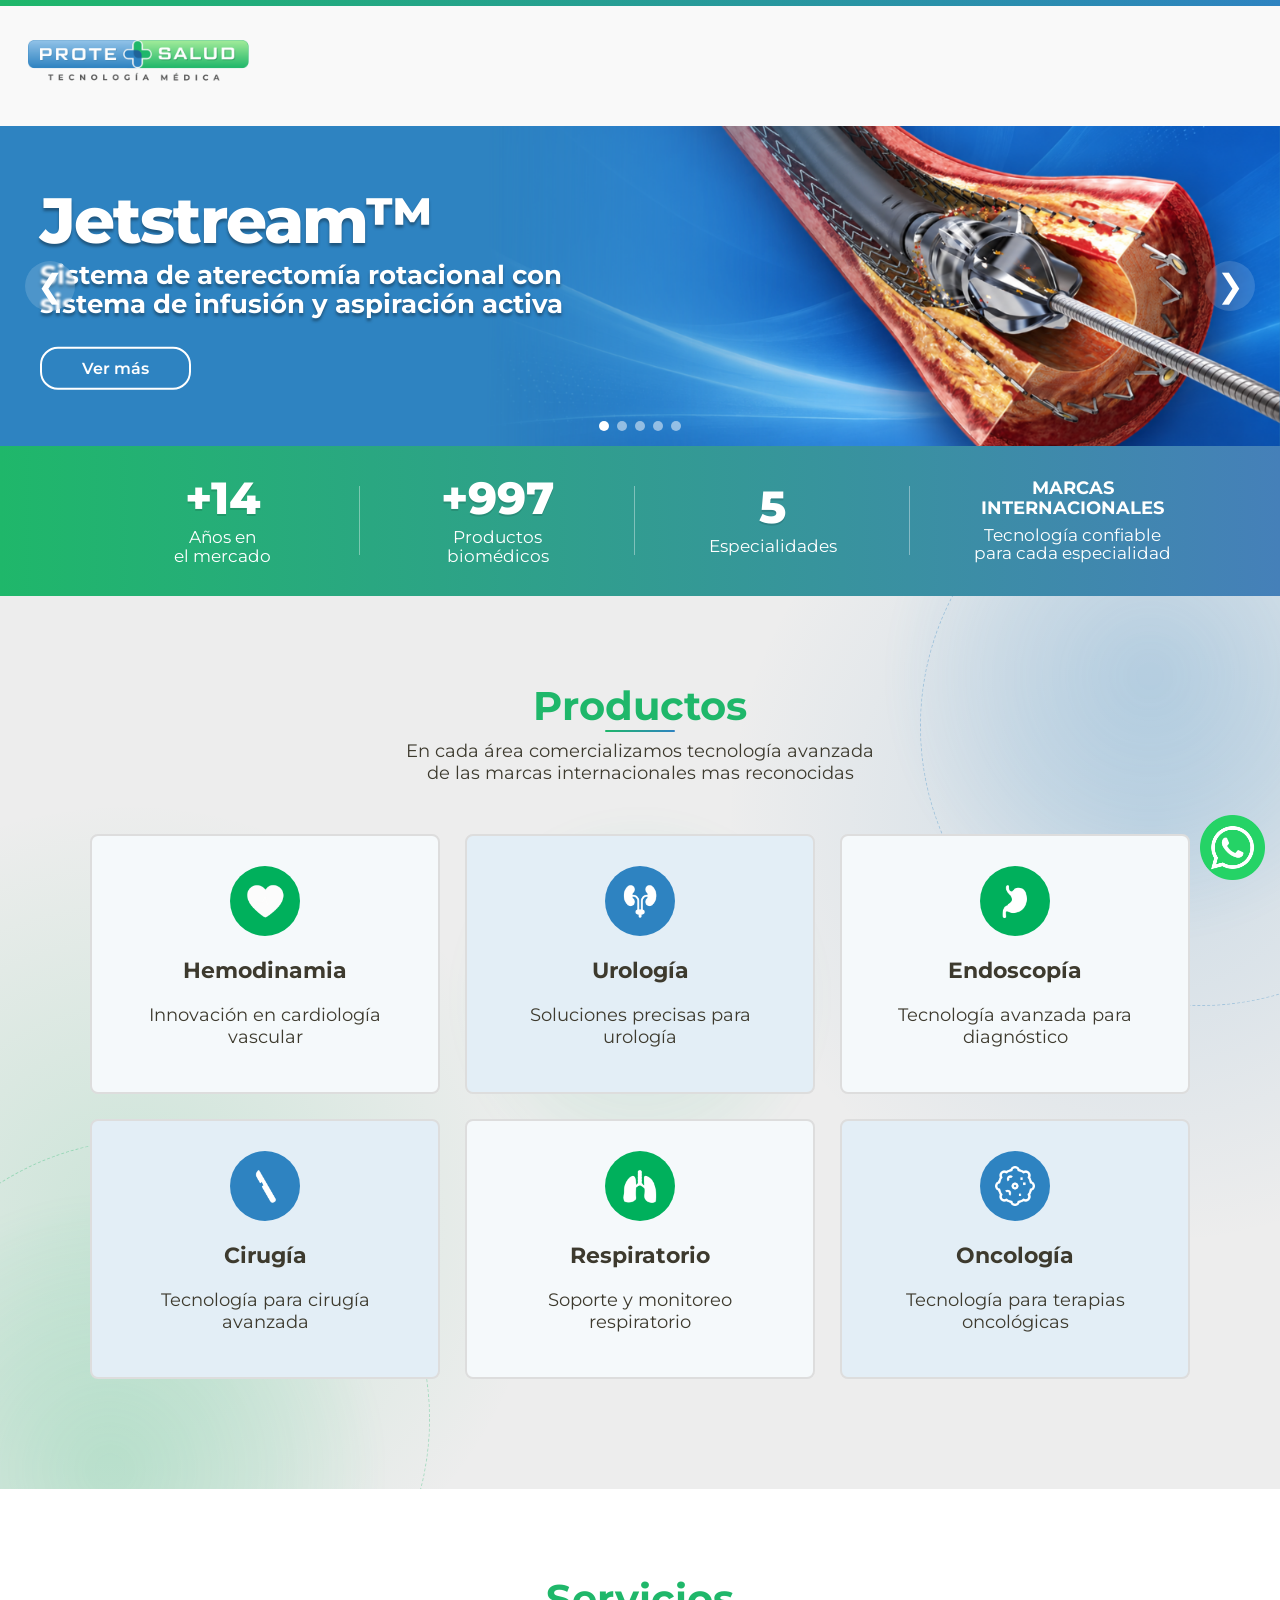
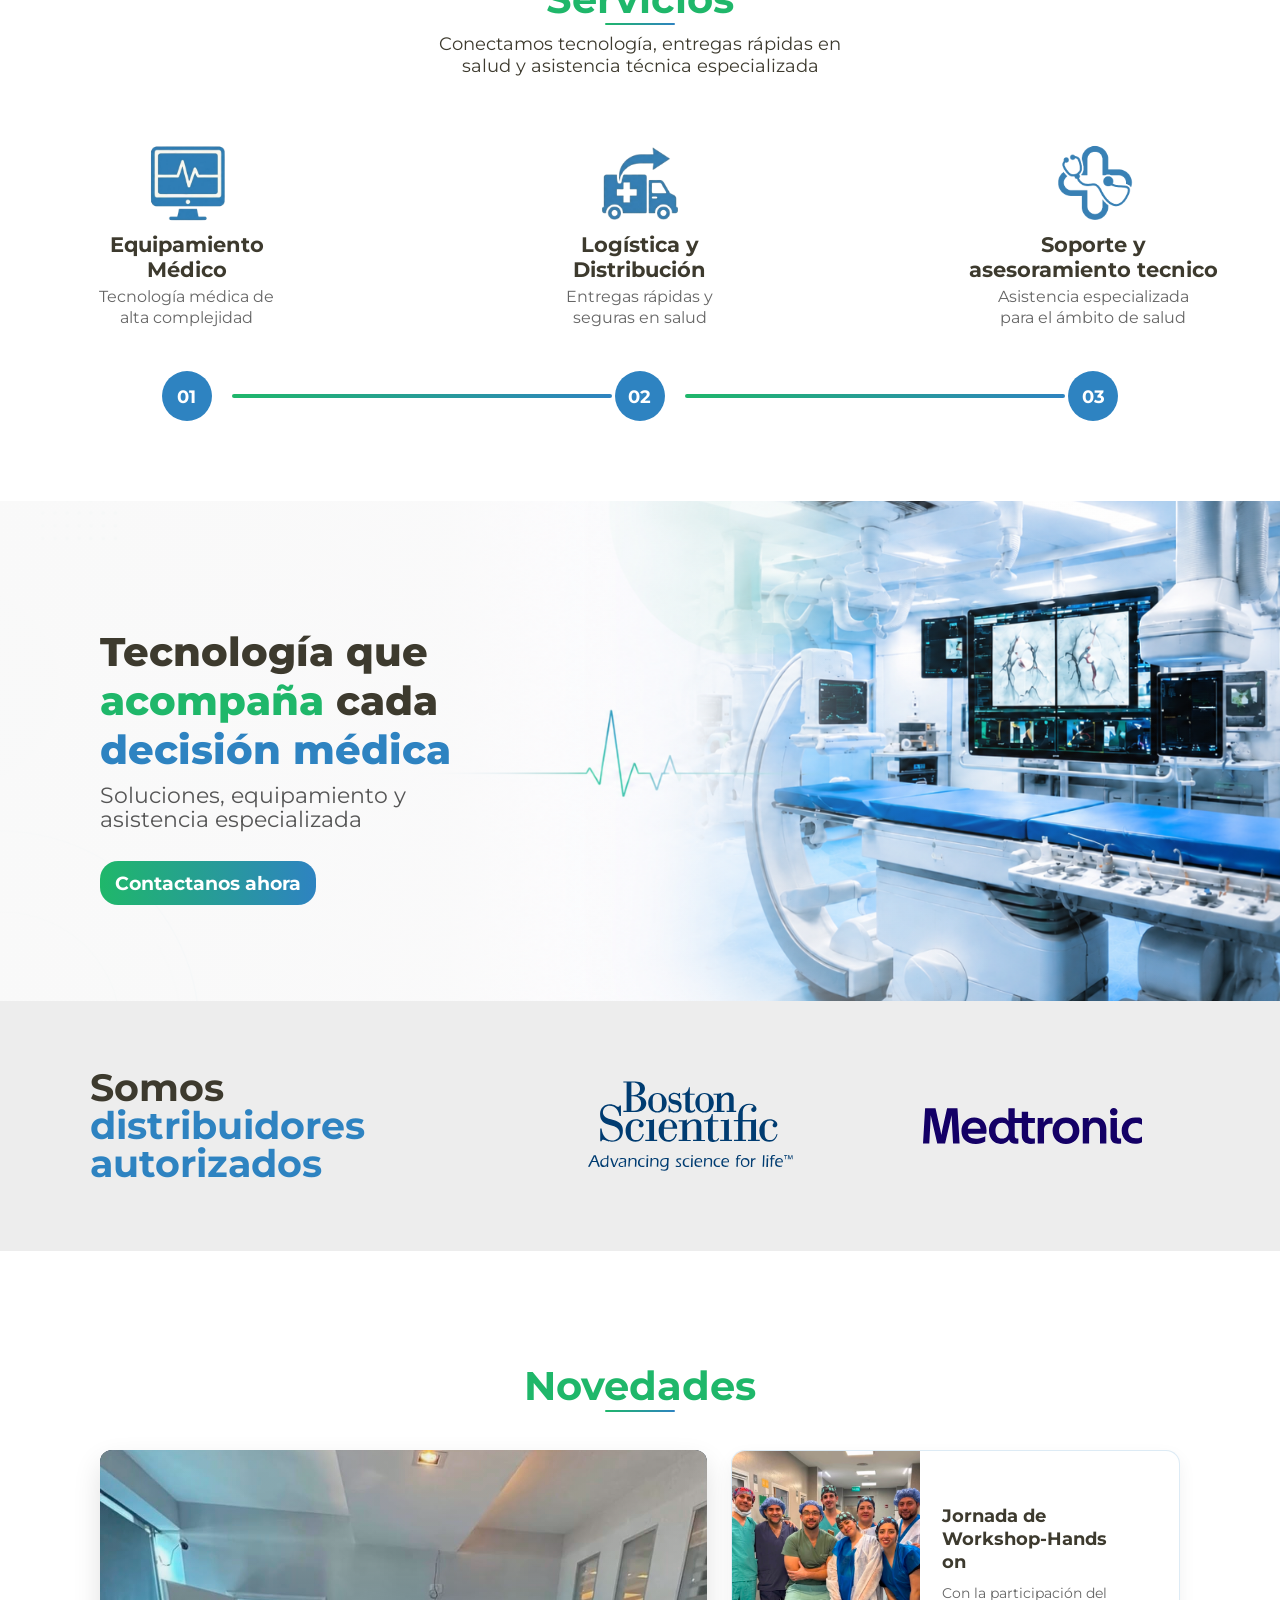
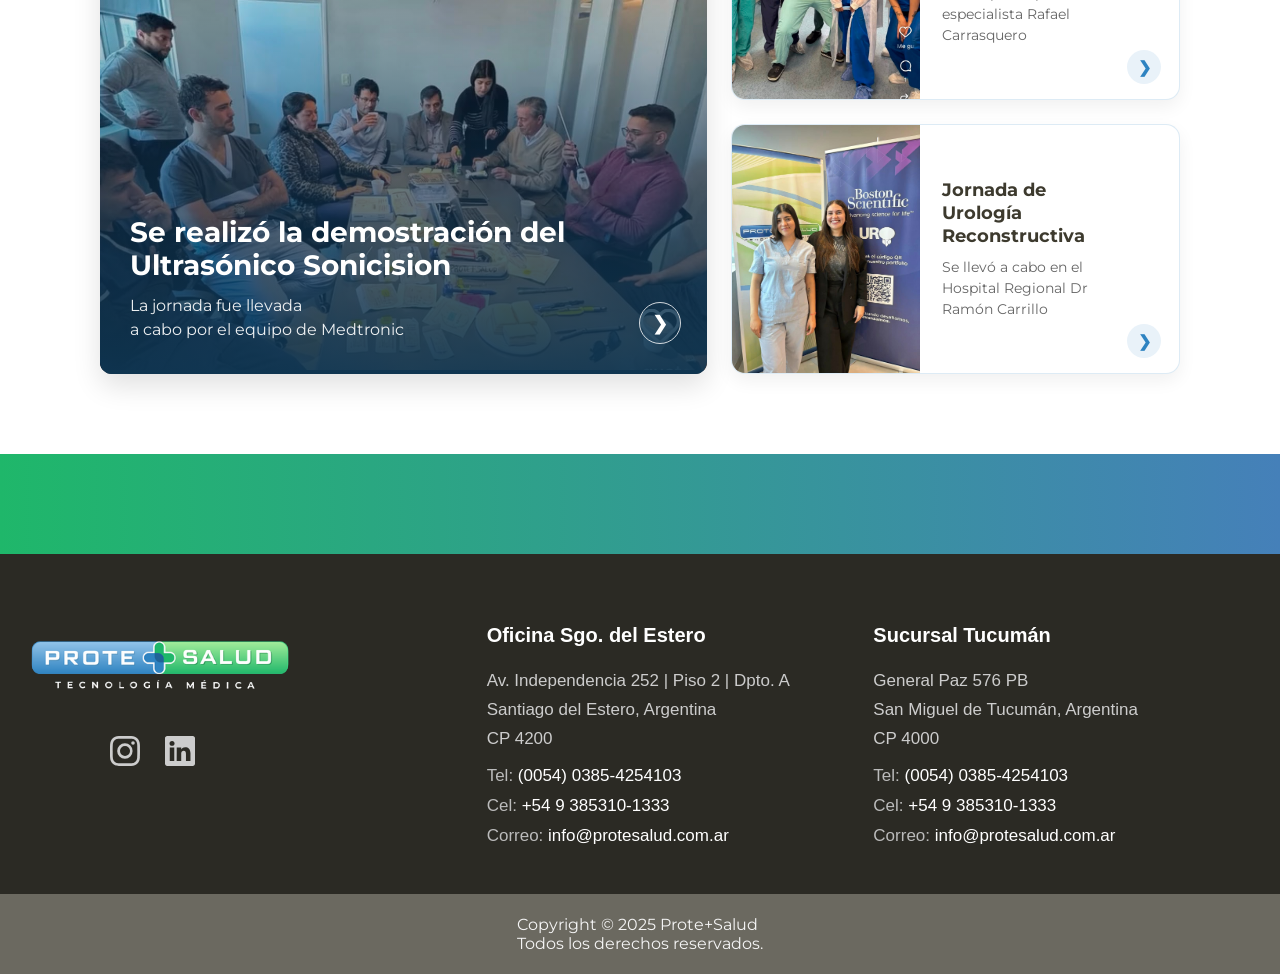
==== commit 372a3f24: "arriba" ====
--- a/index.html
+++ b/index.html
@@ -7,6 +7,7 @@
     <link rel="icon" type="image/png" href="imagenes/favicon.svg">
     <link rel="stylesheet" href="style.css">
     
+    <link href="https://unpkg.com/aos@2.3.1/dist/aos.css" rel="stylesheet">
 
     <link rel="preconnect" href="https://fonts.googleapis.com"> <!--Fuente montserrat-->
     <link rel="preconnect" href="https://fonts.gstatic.com" crossorigin>
@@ -669,6 +670,45 @@
 
 
 </section>
+
+<!-- PUBLICIDAD -->
+ <section class="hero-medico">
+
+    <div class="contenedor hero-medico__contenido">
+
+        <div class="hero-medico__texto"  data-aos="fade-up"
+        data-aos-anchor-placement="bottom-bottom">
+
+            <h2 class="hero-medico-t" >
+
+                <span class="mn">Tecnología que</span> <br>
+                <span class="mv">acompaña</span><span class="mn"> cada</span> <br>
+                <span class="ma">decisión médica</span>
+            
+            </h2>
+
+            <p class="medico-t">
+
+                Soluciones, equipamiento y <br>asistencia especializada
+              
+
+            </p>
+
+            <a href="contacto.html" class="hero-medico__boton">
+
+                Contactanos ahora
+
+            </a>
+
+        </div>
+
+    </div>
+
+</section>
+
+
+
+
 
 
 <!-- MARCAS -->
@@ -877,6 +917,12 @@
 </a>
 
 
+
+<script src="https://unpkg.com/aos@2.3.4/dist/aos.js"></script>    
+<script>
+  AOS.init();
+</script>
+
 </body>
 
 
--- a/style.css
+++ b/style.css
@@ -82,27 +82,45 @@
 
 .encabezado__navegacion{
 
-    display:none;
+    position:absolute;
+    top:103px;
+    left:0;
+
+    width:100%;
+
+    background:#F9F9F9;
+
+    box-shadow:0 4px 10px rgba(0,0,0,.08);
+
+    max-height:calc(100vh - 103px);
+    overflow-y:auto;
+
+    opacity:0;
+    visibility:hidden;
+
+    transform:translateY(-18px);
+
+    transition:
+        opacity .35s ease,
+        transform .35s ease,
+        visibility .35s;
+
+    pointer-events:none;
 
 }
 
 .encabezado__navegacion.activo{
 
-    display:block;
-
-    position:absolute;
-
-    top:103px;
-
-    left:0;
-
-    width:100%;
-
-    background:#F9F9F9;
-
-    box-shadow:0 4px 10px rgba(0,0,0,.08);
-
-}
+    opacity:1;
+
+    visibility:visible;
+
+    transform:translateY(0);
+
+    pointer-events:auto;
+
+}
+
 
 .encabezado__lista{
 
@@ -121,19 +139,15 @@
 .encabezado__lista a{
 
     display:flex;
+    align-items:center;
     justify-content:space-between;
-    align-items:center;
-
-    padding:18px 24px;
-
-    color:#3D3A2E !important;
-
-    font-size:.95rem;
-
+
+    min-height:72px;
+    padding:0 24px;
+
+    color:#3D3A2E;
     font-weight:700;
-
-    text-transform:uppercase;
-
+    text-transform: uppercase
 }
 
 .menu__izquierda span{
@@ -212,8 +226,10 @@
 
     background:none;
     border:none;
-
-    padding:18px 24px;
+    margin: 0;
+
+    min-height:72px;
+    padding:0px 24px;
 
     color:#3D3A2E;
 
@@ -225,6 +241,12 @@
 
     cursor:pointer;
 
+    box-sizing:border-box;
+    line-height:1;
+
+    appearance:none;
+    -webkit-appearance:none;
+
 }
 
 .submenu__boton .menu__izquierda{
@@ -331,7 +353,7 @@
 
 .submenu.activo .submenu__lista{
 
-    max-height:400px;
+    max-height:700px;
 
 }
 
@@ -1136,6 +1158,131 @@
     display: none;
 }*/
 
+
+
+/*PUBLICIDAD BANNER*/
+
+.hero-medico{
+    position: relative;
+
+    height:350px;
+
+    background-color:#e3eef6;
+    background-image:url(imagenes/pacel.png);
+    background-position:70%;
+    background-repeat:no-repeat;
+    background-size:cover;
+
+    overflow:hidden;
+}
+
+
+.hero-medico::before{
+
+    content:"";
+
+    position:absolute;
+
+    inset:0;
+
+    z-index:1;
+
+    background:linear-gradient(
+        90deg,
+        rgba(249,249,249,1) 0%,
+        rgba(249,249,249,.98) 30%,
+        rgba(249,249,249,.90) 50%,
+        rgba(249,249,249,.55) 65%,
+        rgba(249,249,249,0) 80%
+    );
+
+}
+
+.hero-medico__contenido,
+.hero-medico__texto{
+
+    position:relative;
+    z-index:2;
+
+}
+
+
+
+   
+.hero-medico__texto{
+    margin-left: 20px;
+  
+    width: 50%;
+    padding-top: 70px;
+
+   
+}
+
+
+.hero-medico-t{
+  
+    text-align: left;
+    font-size: 22px;
+  
+}
+
+.hero-medico-t::after{
+content: none;
+}
+
+.mn{
+ color:#3D3A2E;
+ font-weight: 800;
+}
+
+.mv{
+    color: #1fb76a;
+    font-weight: 800;
+}
+
+.ma{
+    color: #2E83C1;
+    font-weight: 800;
+}
+
+.medico-t{
+    font-size: 14px;
+    margin-top: 5px;
+}
+
+
+.hero-medico__boton{
+
+    display:inline-flex;
+
+    align-items:center;
+    justify-content:center;
+
+    margin-top: 20px;
+
+    padding:8px 13px;
+
+    border-radius:18px;
+
+    background:linear-gradient(
+        90deg,
+        #1FB76A,
+        #2E83C1
+    );
+
+    color:#fff;
+
+    text-decoration:none;
+
+    font-size:14px;
+
+    font-weight:700;
+
+    transition:.35s;
+
+}
+
+
 /*MARCAS*/
 
 .marcas{
@@ -1885,7 +2032,7 @@
 
     color:#3D3A2E;
 
-    font-size:.95rem;
+    font-size:17px;
     font-weight:700;
     text-transform:uppercase;
 
@@ -1960,6 +2107,8 @@
         transition:.3s ease;
         padding-left: 8px;
         padding-right: 8px;
+        font-weight: 700;
+        font-size: 17px;
     }
 
     .encabezado__lista > li > a::after{
@@ -2862,6 +3011,169 @@
 
 
 
+/*PUBLICIDAD*/
+/*=========================================
+ HERO TECNOLOGÍA
+=========================================*/
+
+.hero-medico{
+
+    position:relative;
+
+    background-image: url(imagenes/pub.png);
+    
+
+    /*background-size:*/
+
+    background-position:center right;
+
+    background-repeat:no-repeat;
+
+    min-height:500px;
+
+    display:flex;
+    align-items:center;
+
+    overflow:hidden;
+
+    
+
+}
+
+/* degradado blanco sobre la izquierda */
+
+.hero-medico::before{
+
+    content:"";
+
+    position:absolute;
+
+    inset:0;
+
+    background:linear-gradient(
+        90deg,
+        rgba(249,249,249,.98) 0%,
+        rgba(249,249,249,.94) 15%,
+        rgba(249,249,249,.78) 35%,
+        rgba(249,249,249,.15) 45%,
+        transparent 100%
+    );
+
+}
+
+.hero-medico__contenido{
+
+    position:relative;
+
+    z-index:2;
+
+    width:100%;
+
+  
+
+    margin-left: 80px;
+
+}
+
+.hero-medico__texto{
+
+    max-width:600px;
+    padding-top: 0;
+
+}
+
+
+
+
+
+
+.hero-medico p{
+
+    font-size:1.35rem;
+
+    color:#555;
+
+    line-height:1.1;
+
+    max-width:520px;
+
+    margin-bottom:30px;
+    margin-top: 10px;
+
+}
+
+.hero-medico__boton{
+
+    display:inline-flex;
+
+    align-items:center;
+    justify-content:center;
+
+    padding:10px 15px;
+
+    border-radius:18px;
+
+    background:linear-gradient(
+        90deg,
+        #1FB76A,
+        #2E83C1
+    );
+
+    color:#fff;
+
+    text-decoration:none;
+
+    font-size:1.2rem;
+
+    font-weight:700;
+
+    transition:.35s;
+
+    margin-top: 0;
+
+}
+
+.hero-medico__boton:hover{
+
+    transform:translateY(-5px);
+
+    box-shadow:0 15px 30px rgba(0,0,0,.15);
+
+}
+
+.hero-medico-t{
+    text-align: left;
+    font-size: 40px;
+    background-color: transparent;
+   
+    
+}
+
+
+
+.hero-medico-t::after{
+content: none;
+}
+
+.mn{
+ color:#3D3A2E;
+ font-weight: 800;
+}
+
+.mv{
+    color: #1fb76a;
+    font-weight: 800;
+}
+
+.ma{
+    color: #2E83C1;
+    font-weight: 800;
+}
+
+
+
+
+
 /*MARCAS*/
 
  .marcas{
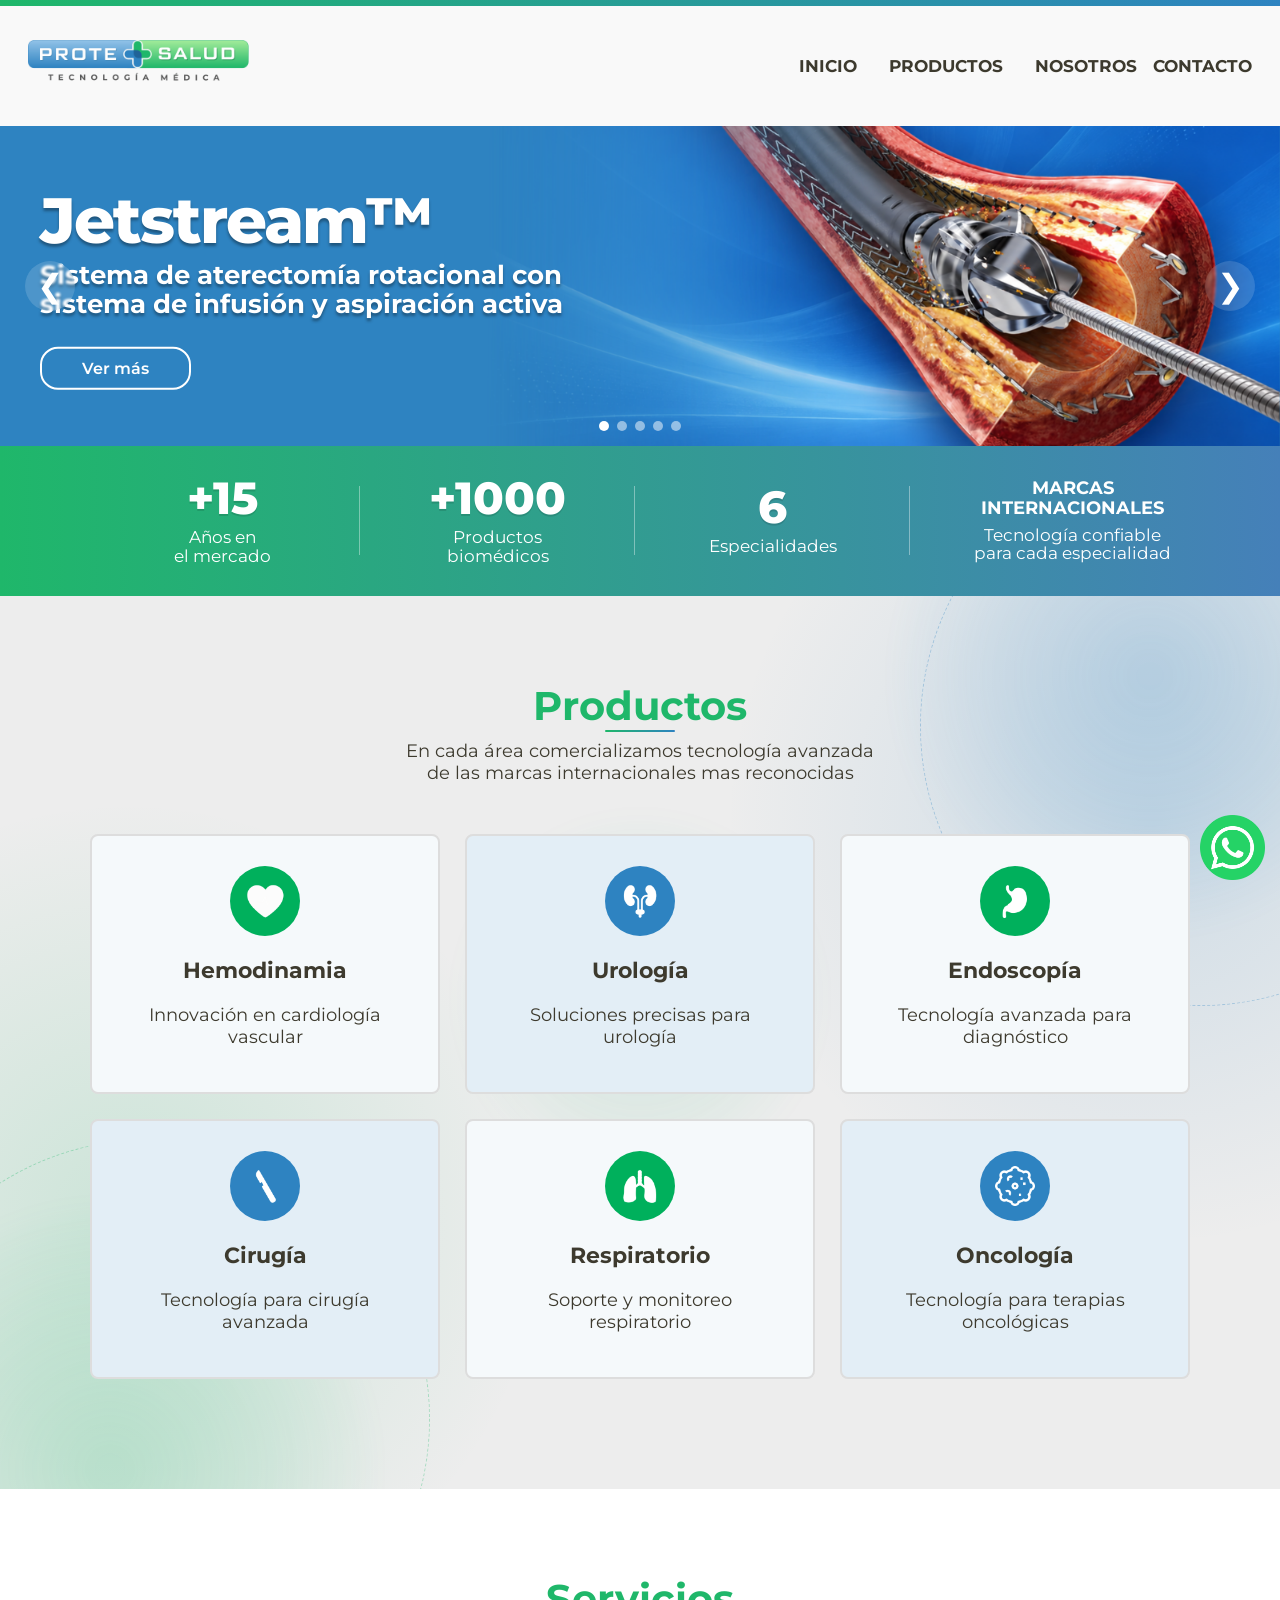
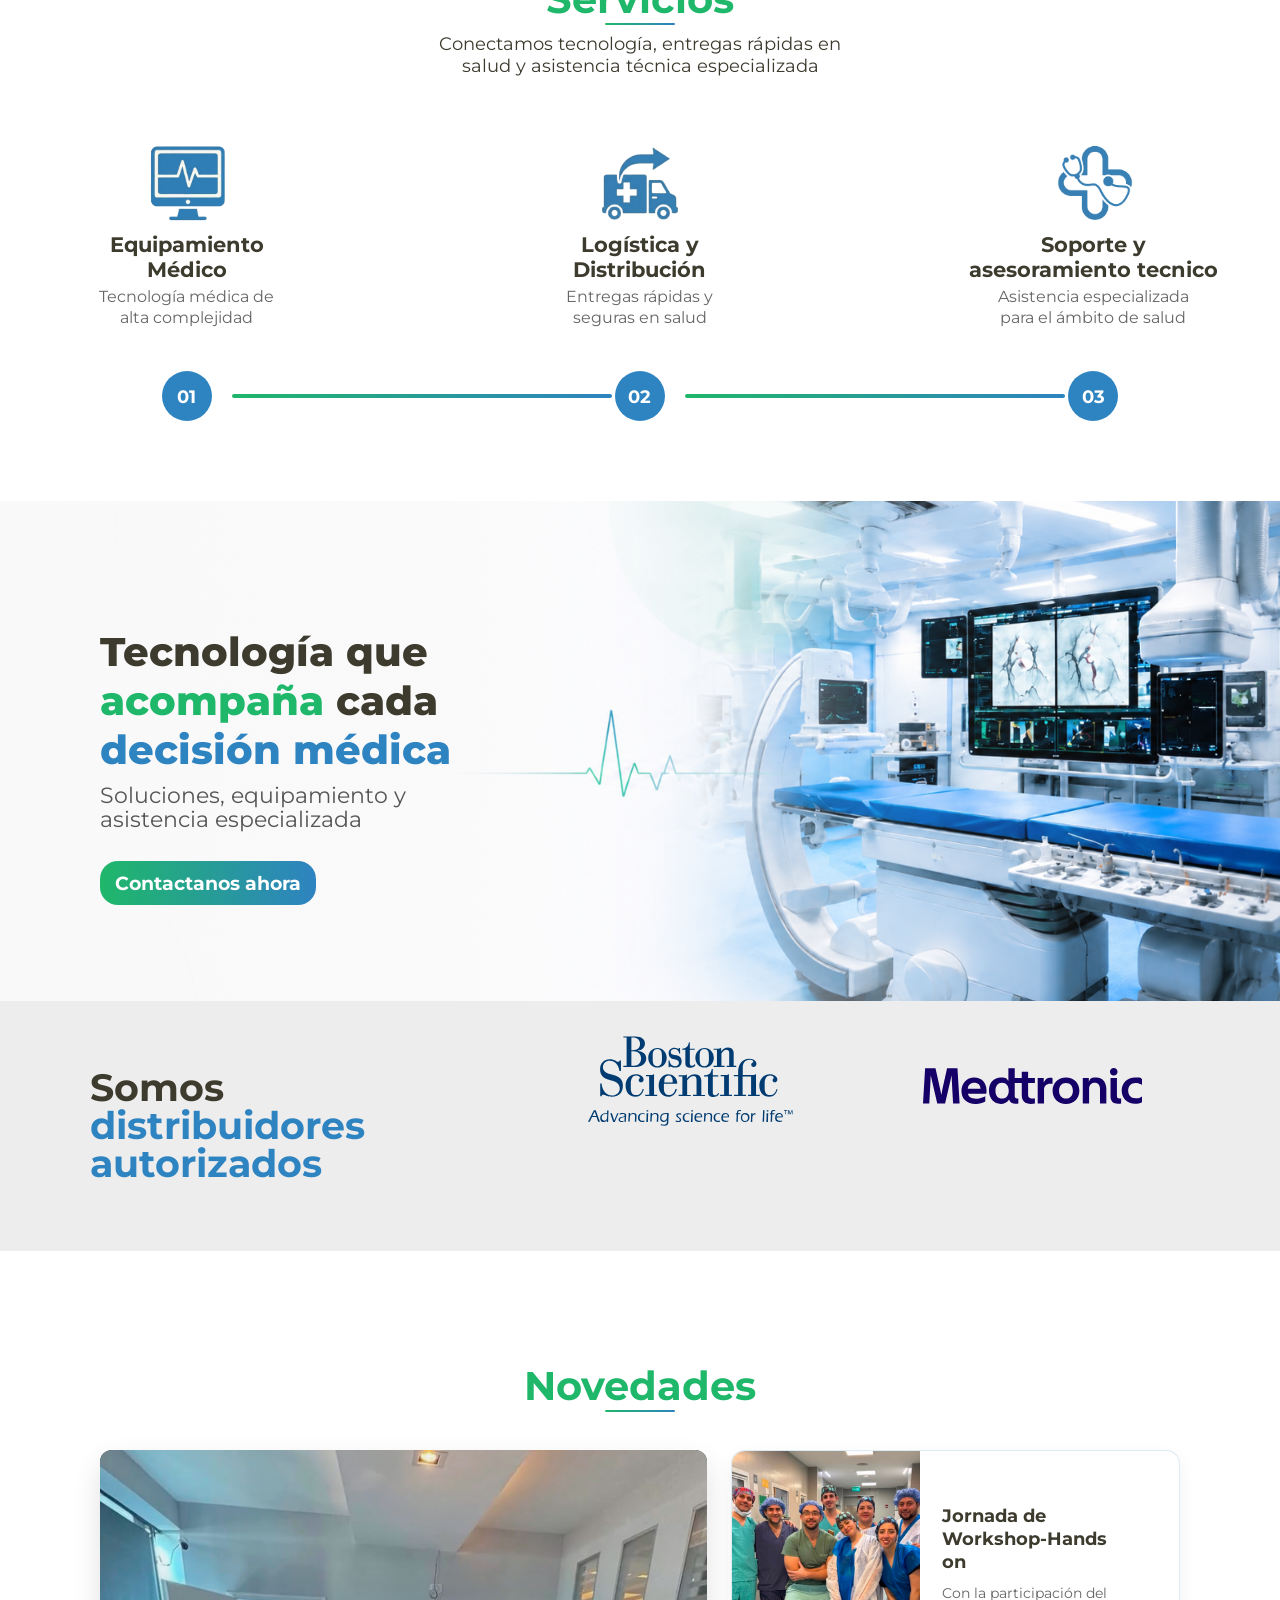
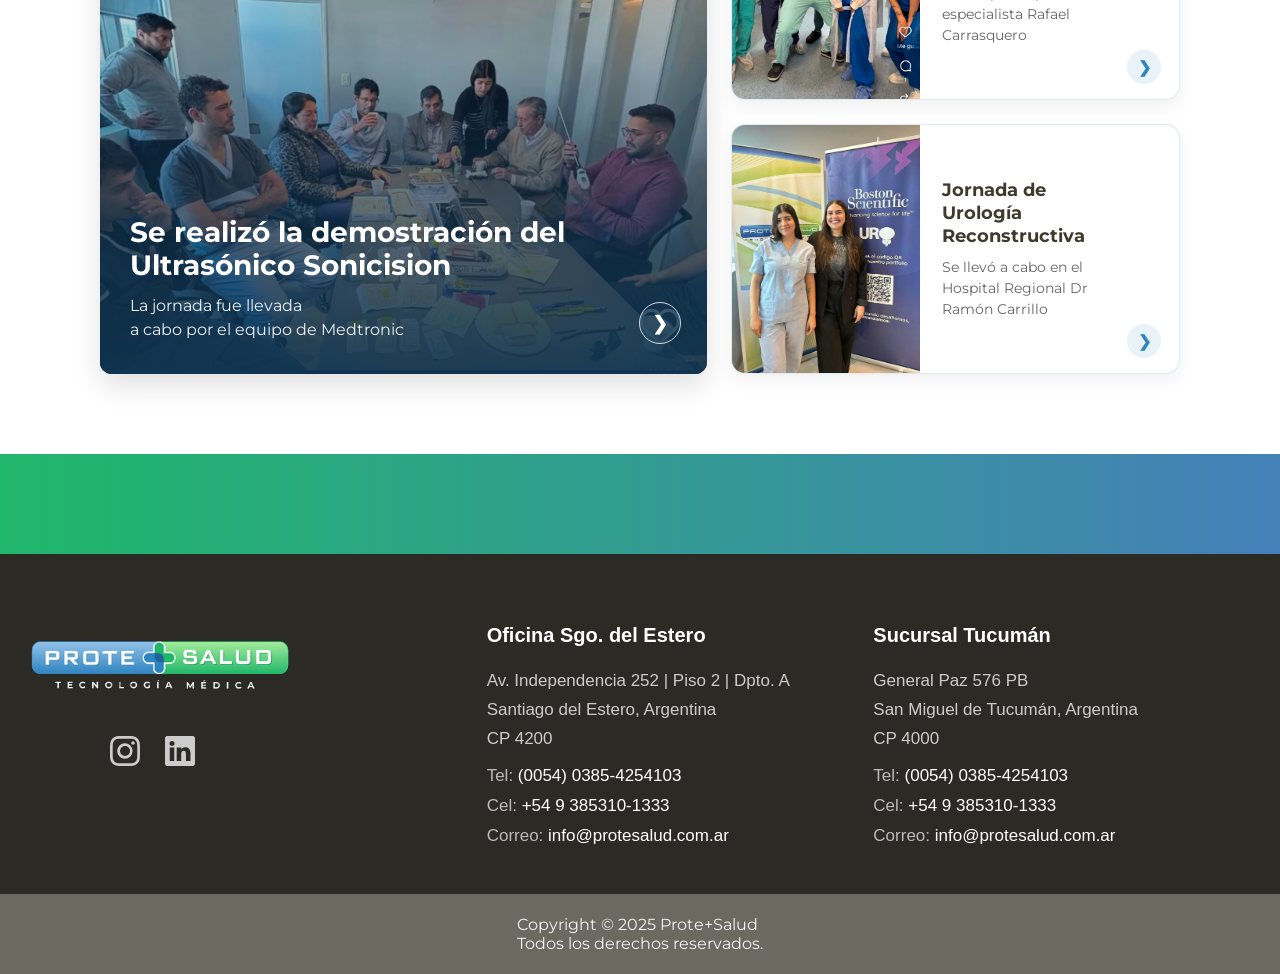
==== commit bff07747: "termino" ====
--- a/index.html
+++ b/index.html
@@ -454,8 +454,8 @@
 
 
 
-        <h2 >Productos</h2>
-        <p class="subtitulo1">
+        <h2 data-aos="fade-up">Productos</h2>
+        <p class="subtitulo1" data-aos="fade-up">
                 
                 En cada área comercializamos tecnología <br class="salto">avanzada <br class="salto1">de las marcas internacionales <br class="salto">mas reconocidas
 
@@ -473,9 +473,9 @@
        <div class="productos__track">
 
     <!-- Slide 1 -->
-    <div class="productos__slide">
-
-        <a href="hemodinamia.html" class="producto-card productocard--verde">
+    <div class="productos__slide" data-aos="zoom-in" data-aos-duration="900">
+
+        <a href="hemodinamia.html" class="producto-card productocard--verde" data-aos="zoom-in" data-aos-duration="900">
 
             <img 
             src="imagenes/fondHem.png" 
@@ -489,7 +489,7 @@
             <p class="subtitulo">Innovación en cardiología vascular</p>
         </a>
 
-        <a href="urologia.html" class="producto-card productocard--azul">
+        <a href="urologia.html" class="producto-card productocard--azul" data-aos="zoom-in" data-aos-duration="900">
 
             <img 
             src="imagenes/fondUri.png" 
@@ -506,9 +506,9 @@
     </div>
 
     <!-- Slide 2 -->
-    <div class="productos__slide">
-
-        <a href="endoscopia.html" class="producto-card productocard--verde">
+    <div class="productos__slide" data-aos="zoom-in" data-aos-duration="900">
+
+        <a href="endoscopia.html" class="producto-card productocard--verde" data-aos="zoom-in" data-aos-duration="900">
 
             <img 
             src="imagenes/fondEnd.png" 
@@ -523,7 +523,7 @@
             <p class="subtitulo">Tecnología avanzada para diagnóstico</p>
         </a>
 
-        <a href="cirugia.html" class="producto-card productocard--azul">
+        <a href="cirugia.html" class="producto-card productocard--azul" data-aos="zoom-in" data-aos-duration="900">
 
             <img 
             src="imagenes/fondCir.png" 
@@ -540,9 +540,9 @@
     </div>
 
     <!-- Slide 3 -->
-    <div class="productos__slide">
-
-        <a href="respiratorio.html" class="producto-card productocard--verde">
+    <div class="productos__slide" data-aos="zoom-in" data-aos-duration="900">
+
+        <a href="respiratorio.html" class="producto-card productocard--verde" data-aos="zoom-in" data-aos-duration="900">
 
             <img 
             src="imagenes/fondoResp.png" 
@@ -556,7 +556,7 @@
             <p class="subtitulo">Soporte y monitoreo respiratorio</p>
         </a>
 
-        <a href="oncologia.html" class="producto-card productocard--azul">
+        <a href="oncologia.html" class="producto-card productocard--azul" data-aos="zoom-in" data-aos-duration="900">
 
             <img 
             src="imagenes/fondOnc.png" 
@@ -589,9 +589,9 @@
 <!-- SERVICIOS -->
 
 <section class="servicios">
-    <h2>Servicios</h2>
+    <h2 data-aos="fade-up">Servicios</h2>
         
-    <p class="subtitulo1">
+    <p class="subtitulo1" data-aos="fade-up">
         Conectamos tecnología, entregas <br class="saltar">rápidas en <br class="saltar1">salud y asistencia <br class="saltar">técnica especializada
     </p>
 
@@ -606,7 +606,7 @@
             <img
                 src="imagenes/serv1.png"
                 alt="Equipamiento Médico"
-                class="servicio__icono">
+                class="servicio__icono"   data-aos="zoom-in-up" data-aos-duration="900">   
 
             <h3 class="servicio__titulo">
                  Equipamiento <span class="salto-desktop"><br></span>Médico
@@ -627,7 +627,7 @@
             <img
                 src="imagenes/serv2.png"
                 alt="Logística y Distribución"
-                class="servicio__icono">
+                class="servicio__icono"  data-aos="zoom-in-up" data-aos-duration="900">
 
             <h3 class="servicio__titulo">
                 Logística y <span class="salto-desktop"><br></span>Distribución
@@ -648,7 +648,7 @@
             <img
                 src="imagenes/serv3.png"
                 alt="Asistencia Especializada"
-                class="servicio__icono">
+                class="servicio__icono"  data-aos="zoom-in-up" data-aos-duration="900">
 
             <h3 class="servicio__titulo">
                 Soporte y <br>asesoramiento tecnico 
@@ -676,8 +676,7 @@
 
     <div class="contenedor hero-medico__contenido">
 
-        <div class="hero-medico__texto"  data-aos="fade-up"
-        data-aos-anchor-placement="bottom-bottom">
+        <div class="hero-medico__texto" data-aos="zoom-in" data-aos-duration="1100">
 
             <h2 class="hero-medico-t" >
 
@@ -744,18 +743,18 @@
 
 <section class="novedades">
     
-     <h2>Novedades</h2>
+     <h2 data-aos="fade-up">Novedades</h2>
         
     <div class="novedades__lista">
 
-        <article class="novedad">
+        <article class="novedad" data-aos="zoom-in" data-aos-duration="1100">
 
             <img
                 src="imagenes/img-nov2.jpg"
                 alt="Jornada junto a Medtronic"
                 class="novedad__imagen">
 
-            <div class="novedad__contenido">
+            <div class="novedad__contenido" >
                 <a href="https://www.instagram.com/p/DNWqkqXPcxh/" class="novedadesEnl" target="_blank">
                 <h3 class="novedad__titulo-item">
                     Se realizó la demostración del Ultrasónico Sonicision
@@ -774,14 +773,14 @@
 
         </article>
 
-        <article class="novedad">
+        <article class="novedad" data-aos="zoom-in" data-aos-duration="900">
 
             <img
                 src="imagenes/img-nov3.jpg"
                 alt="Jornada junto a Medtronic"
                 class="novedad__imagen">
 
-            <div class="novedad__contenido">
+            <div class="novedad__contenido" >
                 <a href="https://www.instagram.com/p/DLTcOkIvMx-/" class="novedadesEnl" target="_blank">
                 <h3 class="novedad__titulo-item"> 
                     Jornada de Workshop-Hands on</h3>
@@ -799,14 +798,14 @@
 
         </article>
 
-        <article class="novedad">
+        <article class="novedad" data-aos="zoom-in" data-aos-duration="900">
 
             <img
                 src="imagenes/img-nov.jpg"
                 alt="Jornada junto a Medtronic"
                 class="novedad__imagen">
 
-            <div class="novedad__contenido">
+            <div class="novedad__contenido" >
                 <a href="https://www.instagram.com/p/DXt9iTcljRI/?img_index=1" class="novedadesEnl" target="_blank">
                 <h3 class="novedad__titulo-item">
                     Jornada de Urología Reconstructiva
--- a/style.css
+++ b/style.css
@@ -1067,40 +1067,11 @@
 
     box-shadow:0 8px 20px rgba(28, 78, 112, .10);
 
-    opacity:0;
-
-    transform:translateY(40px) scale(.90);
-
-    transition:
-        opacity 2s ease,
-        transform 2s ease;
-}
-
-.servicio.visible{
-
-    opacity:1;
-
-    transform:translateY(0) scale(1);
-
-}
-
-.servicio:nth-child(1){
-
-    transition-delay:0s;
-
-}
-
-.servicio:nth-child(2){
-
-    transition-delay:.2s;
-
-}
-
-.servicio:nth-child(3){
-
-    transition-delay:.4s;
-
-}
+   
+}
+
+
+
 
 .servicio__icono{
 
@@ -1213,7 +1184,7 @@
     margin-left: 20px;
   
     width: 50%;
-    padding-top: 70px;
+    padding-top: 50px;
 
    
 }
@@ -1346,6 +1317,8 @@
 .marcas__logo.activo{
 
     opacity:1;
+
+
 
 }
 
@@ -1368,6 +1341,27 @@
 
 span{
     color: #2E83C1;
+}
+
+
+@keyframes palpitar {
+
+    0%{
+        transform:scale(1);
+    }
+
+    40%{
+        transform:scale(1.04);
+    }
+
+    60%{
+        transform:scale(1.01);
+    }
+
+    100%{
+        transform:scale(1);
+    }
+
 }
 
 
@@ -2048,7 +2042,7 @@
 
     left:22%;
 
-    bottom:15px;
+    bottom:23px;
 
     width:0;
 
@@ -2092,7 +2086,28 @@
     }
 
     .encabezado__navegacion{
-        display:block;
+         position:static;
+
+    display:block;
+
+    width:auto;
+
+    max-height:none;
+
+    overflow:visible;
+
+    background:transparent;
+
+    box-shadow:none;
+
+    opacity:1;
+
+    visibility:visible;
+
+    transform:none;
+
+    pointer-events:auto;
+
     }
 
     .encabezado__lista{
@@ -2119,7 +2134,7 @@
 
     left:22%;
 
-    bottom:15px;
+    bottom:23px;
 
     width:0;
 
@@ -3252,12 +3267,7 @@
 
     object-fit:contain;
 
-    transform:none;
-
-    transition:none;
-
-    
-
+    animation:palpitar 2.8s ease-in-out infinite;
 
 
 }
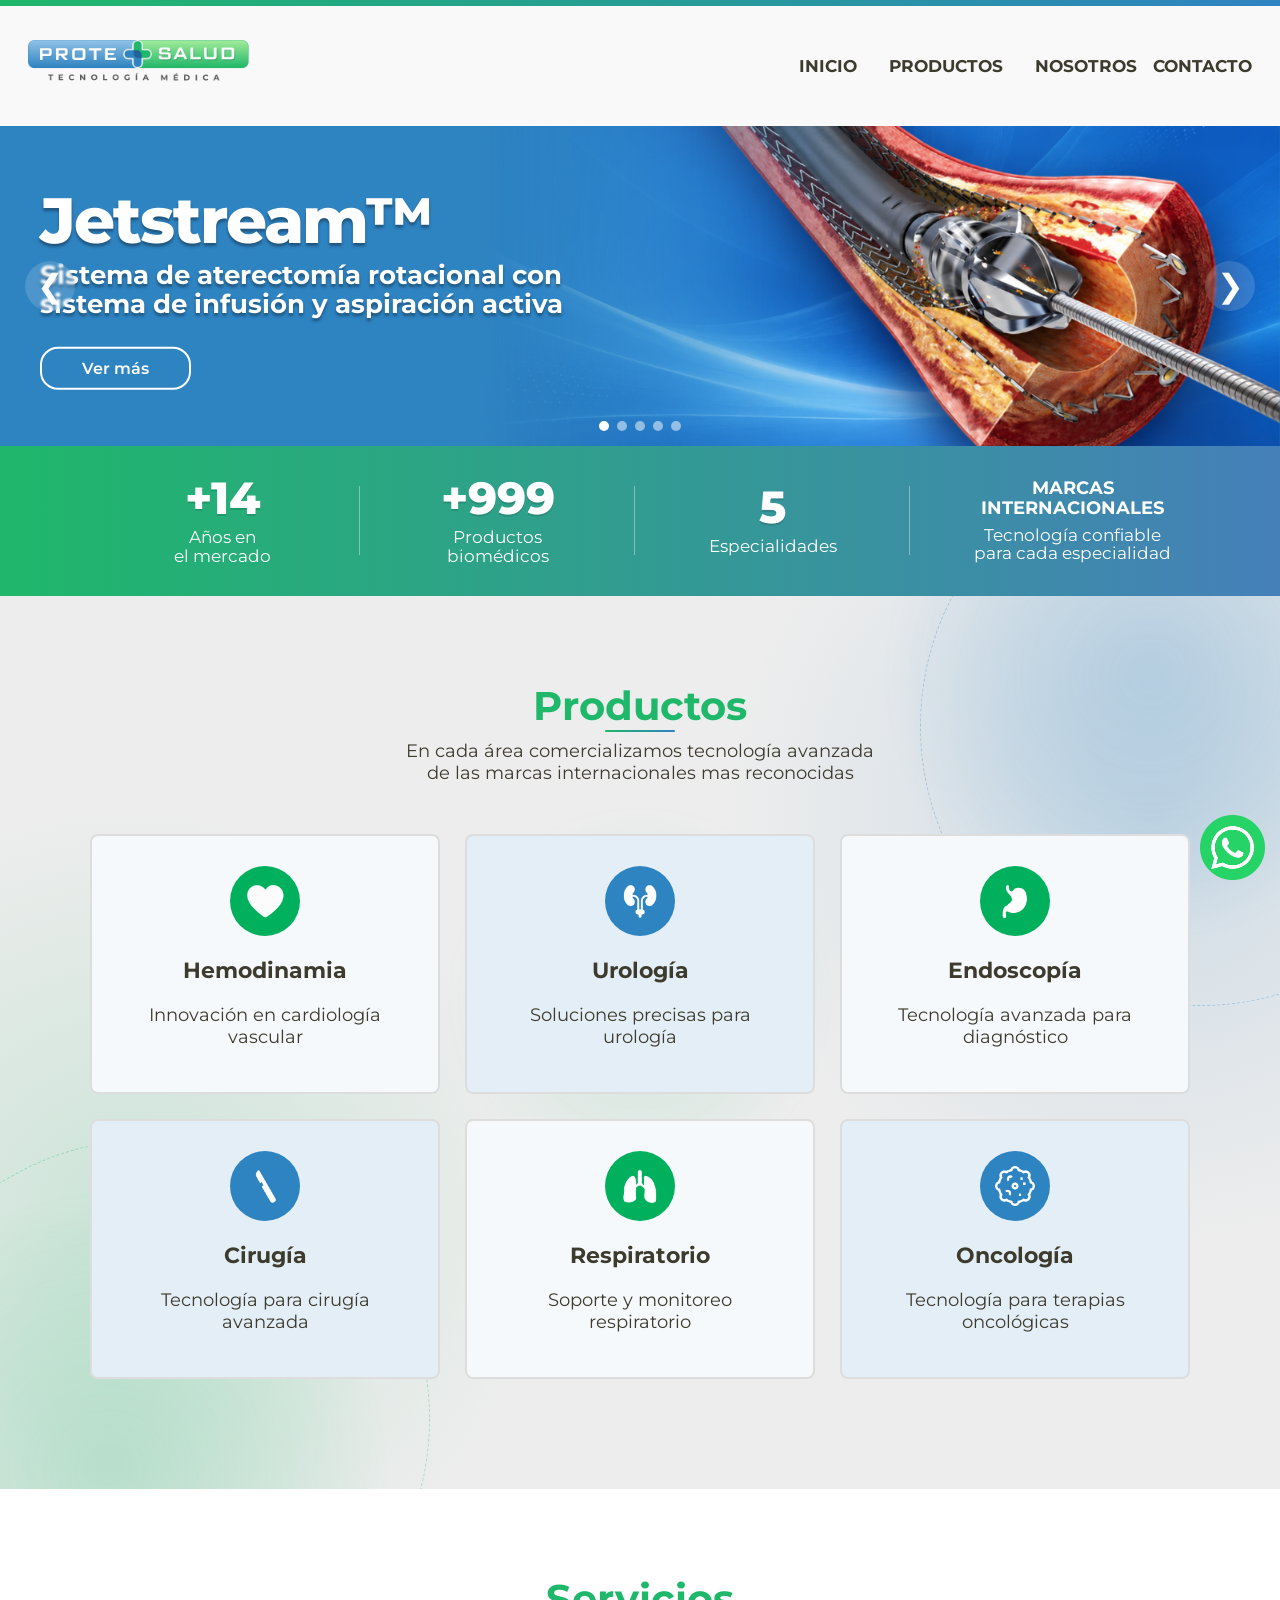
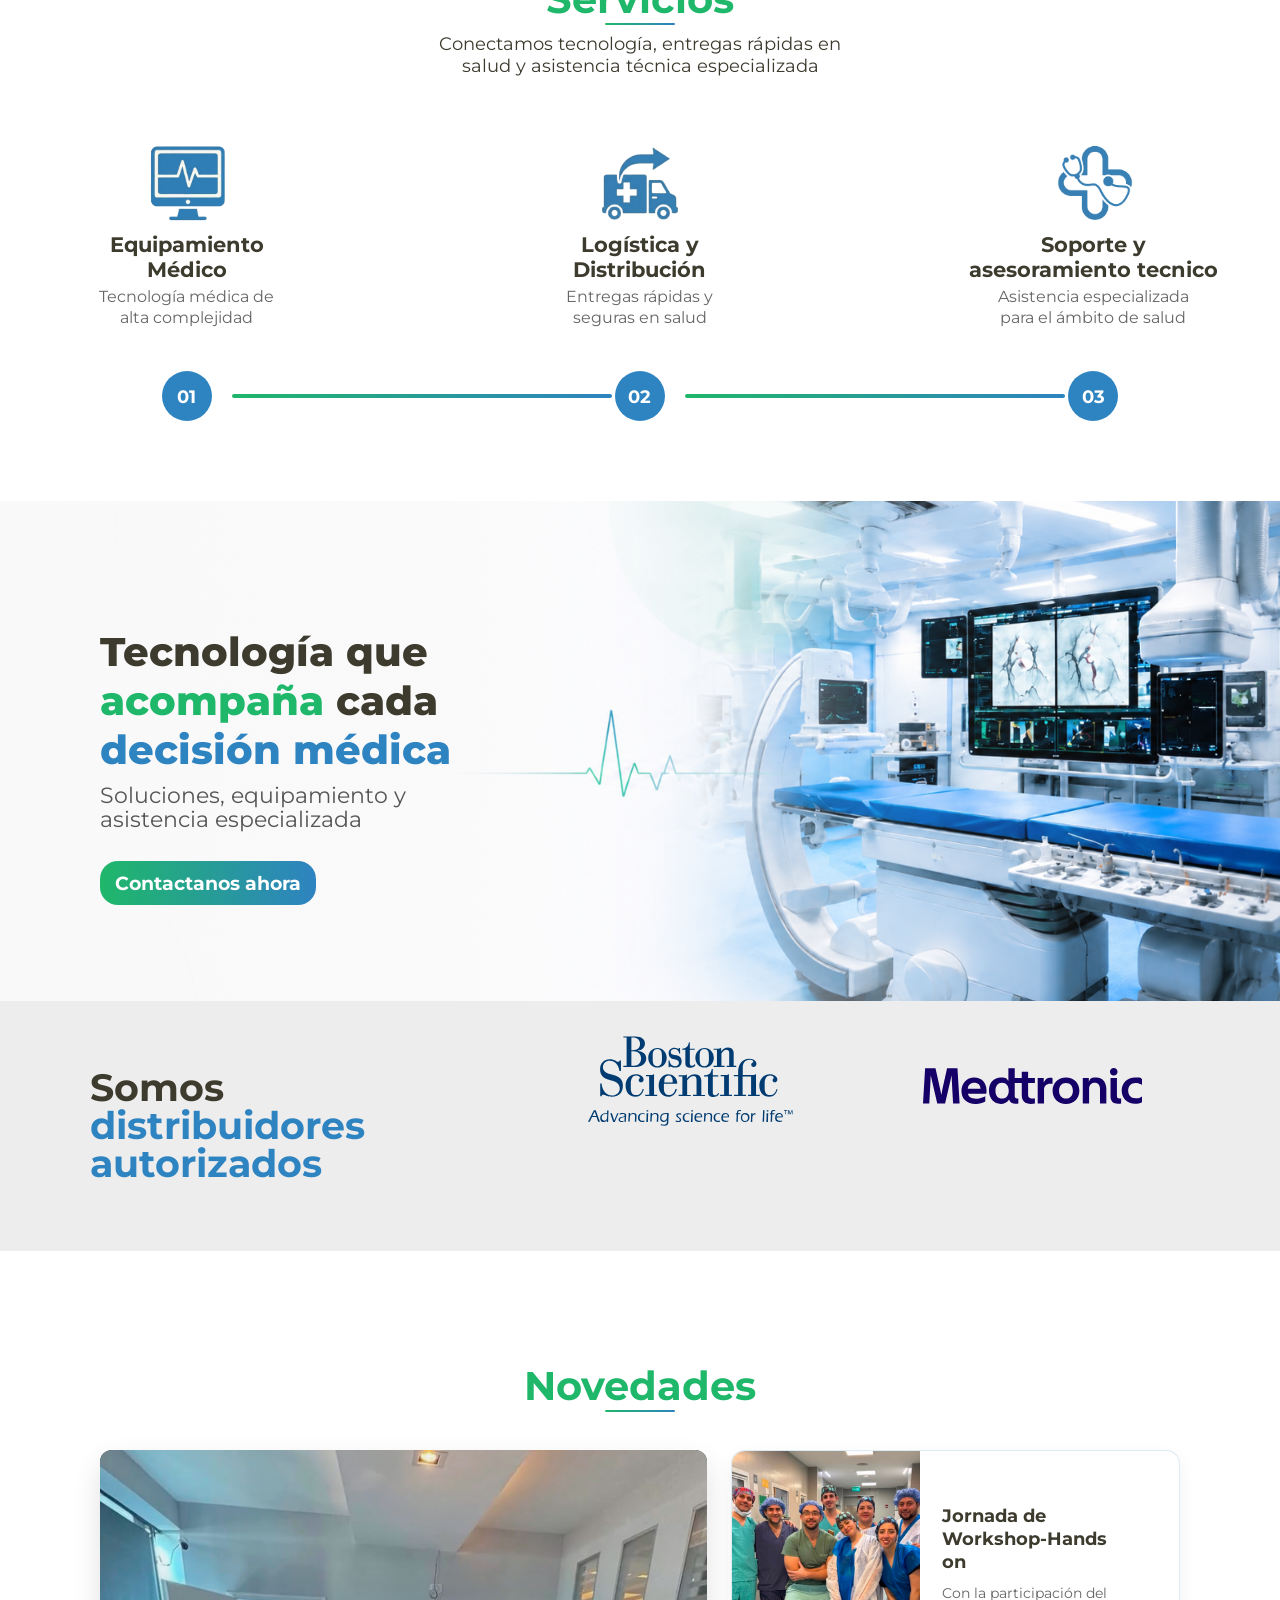
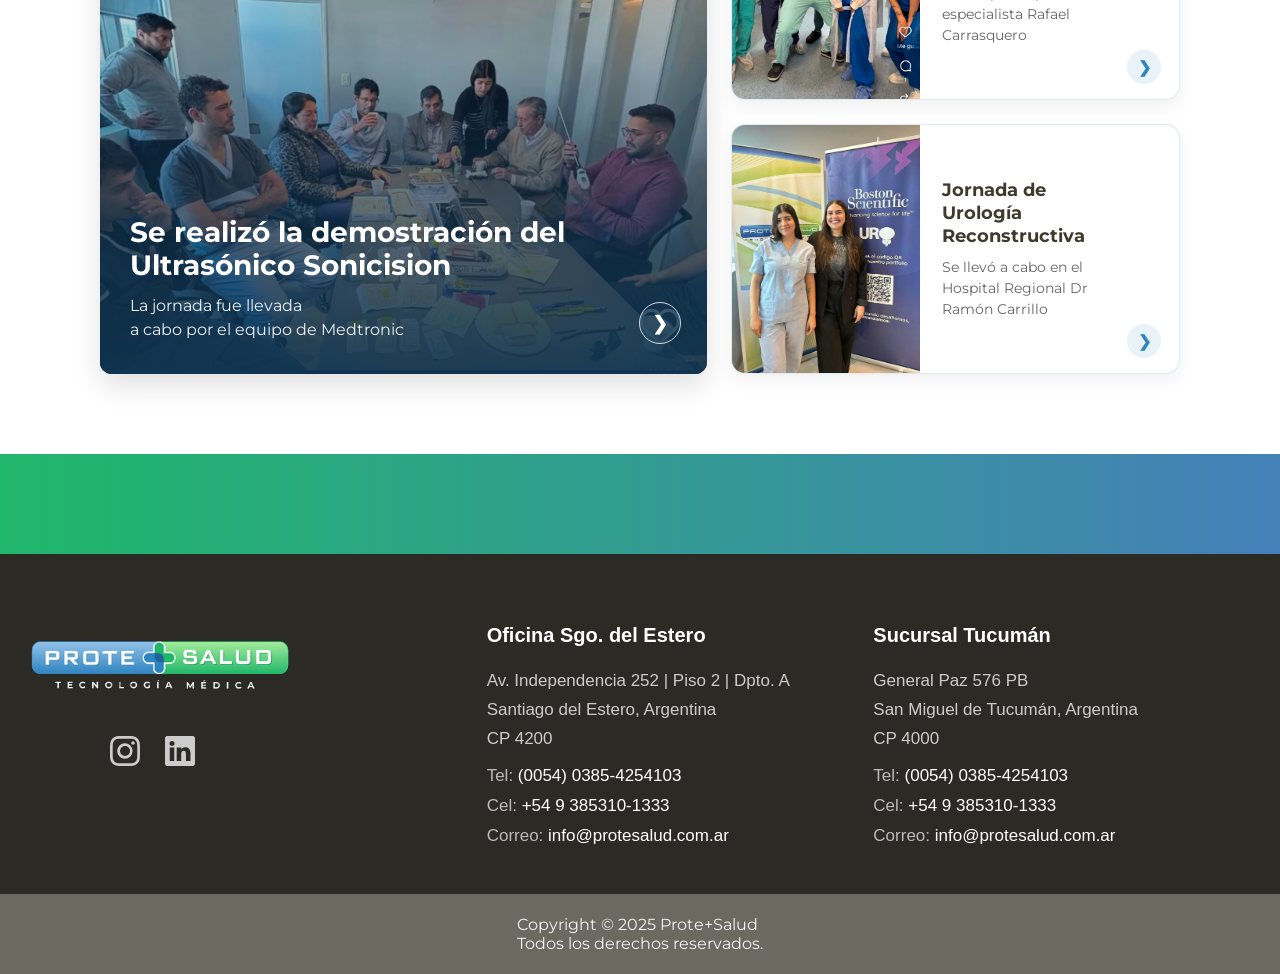
==== commit 6a1b8b7c: "finalcasi" ====
--- a/index.html
+++ b/index.html
@@ -916,7 +916,7 @@
 </a>
 
 
-
+  <!-- ANIMACIÓN AOS -->
 <script src="https://unpkg.com/aos@2.3.4/dist/aos.js"></script>    
 <script>
   AOS.init();
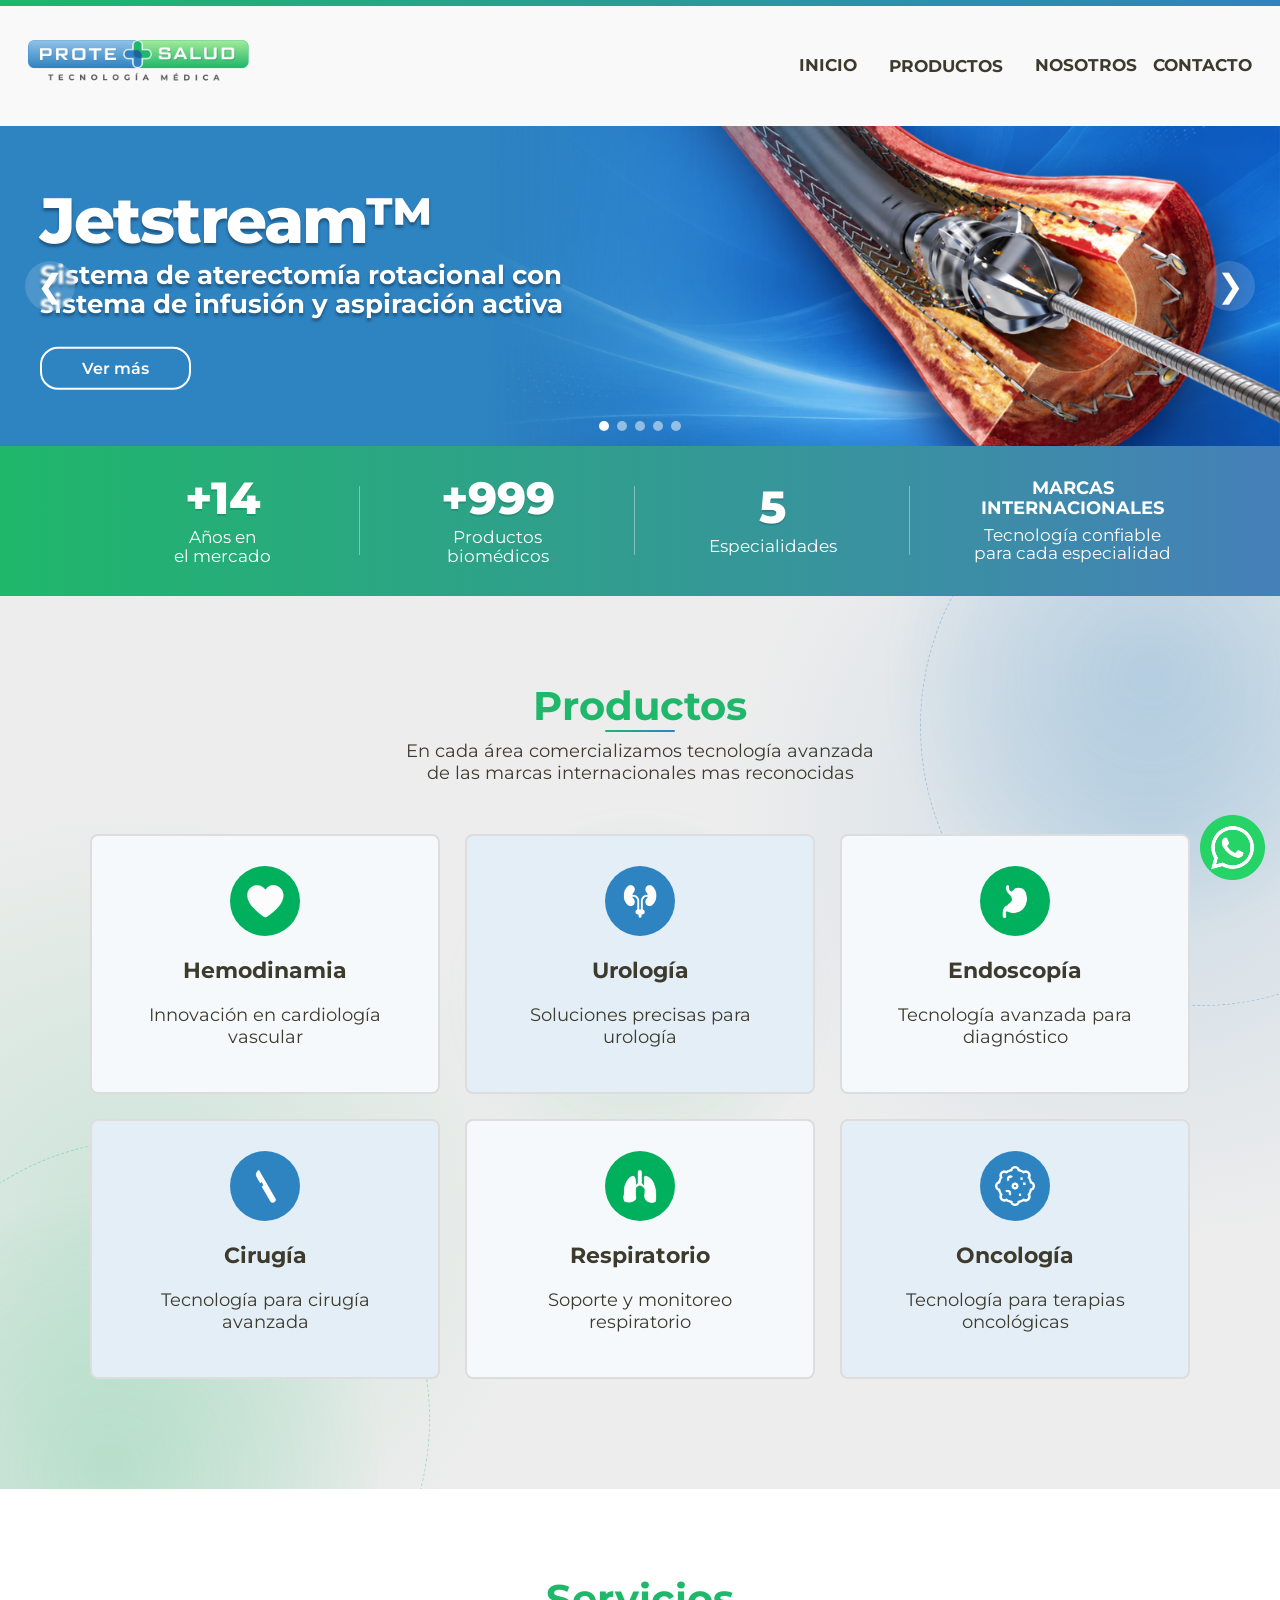
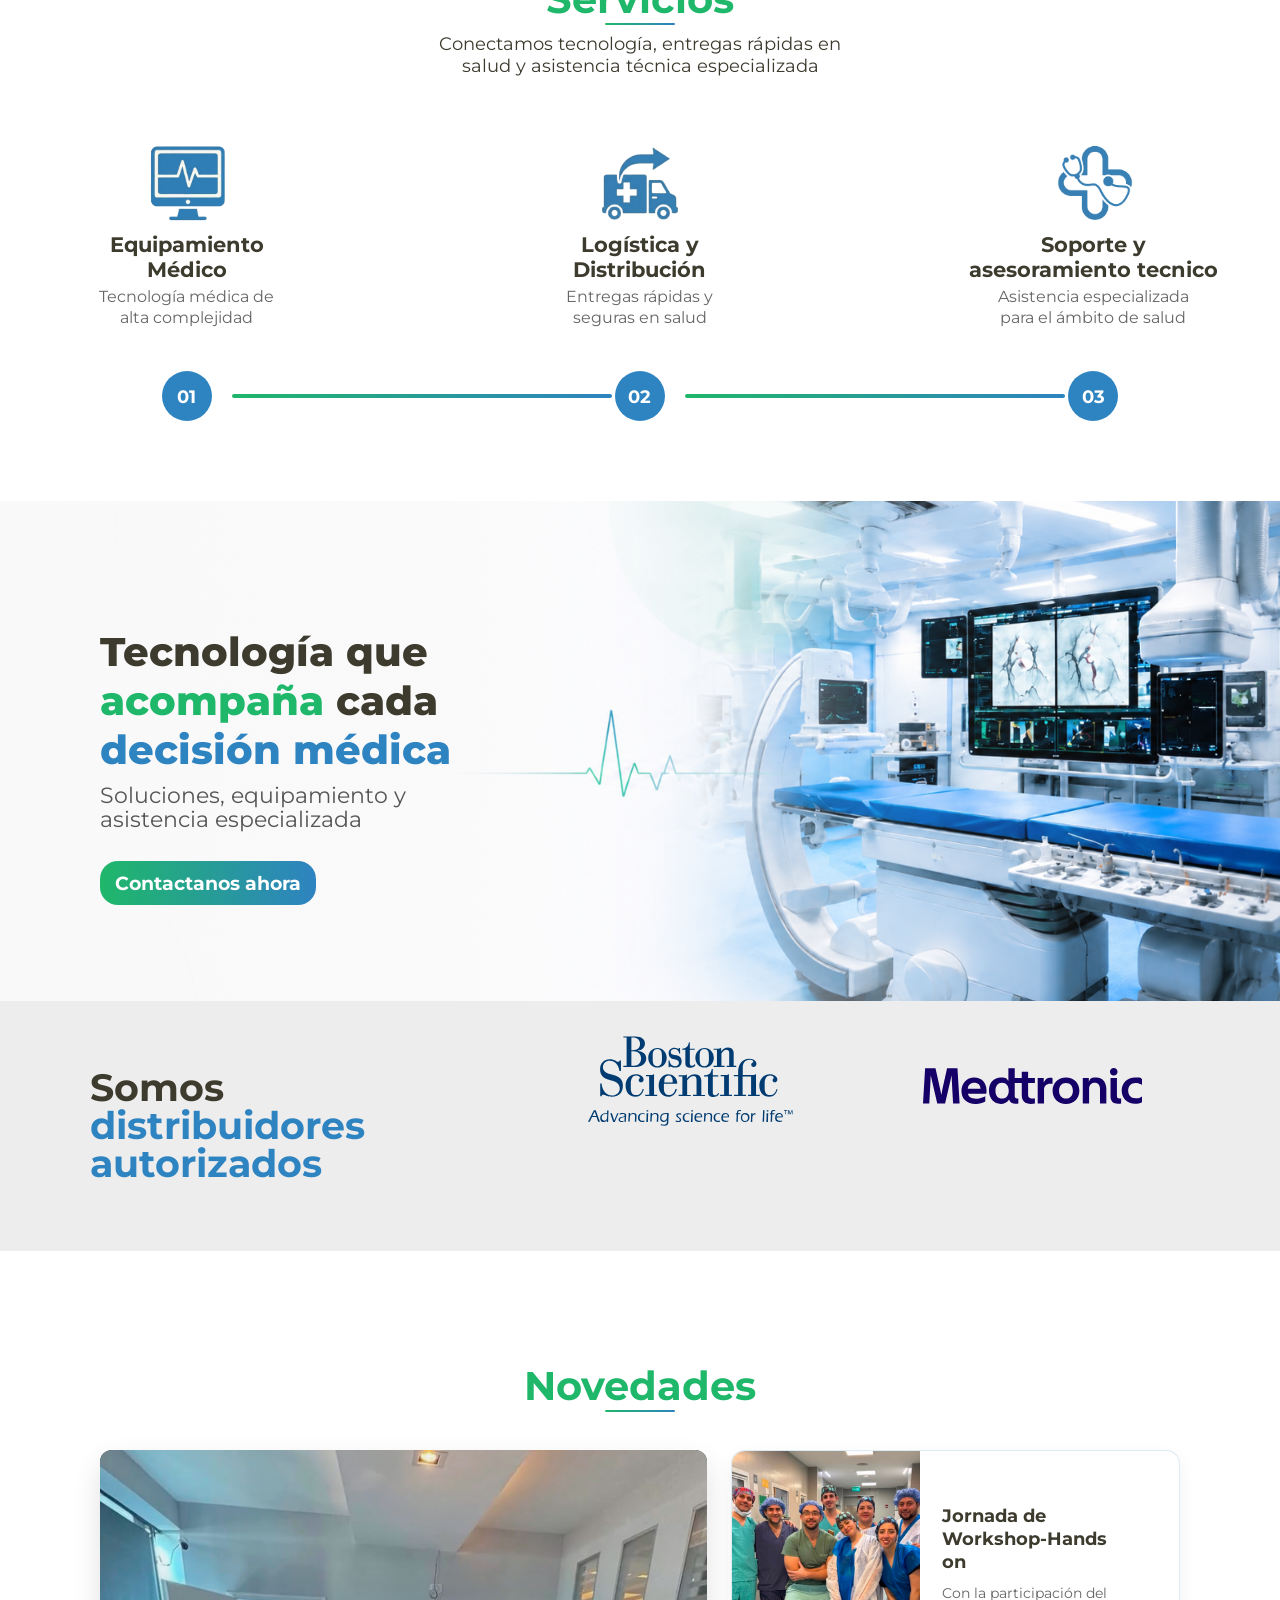
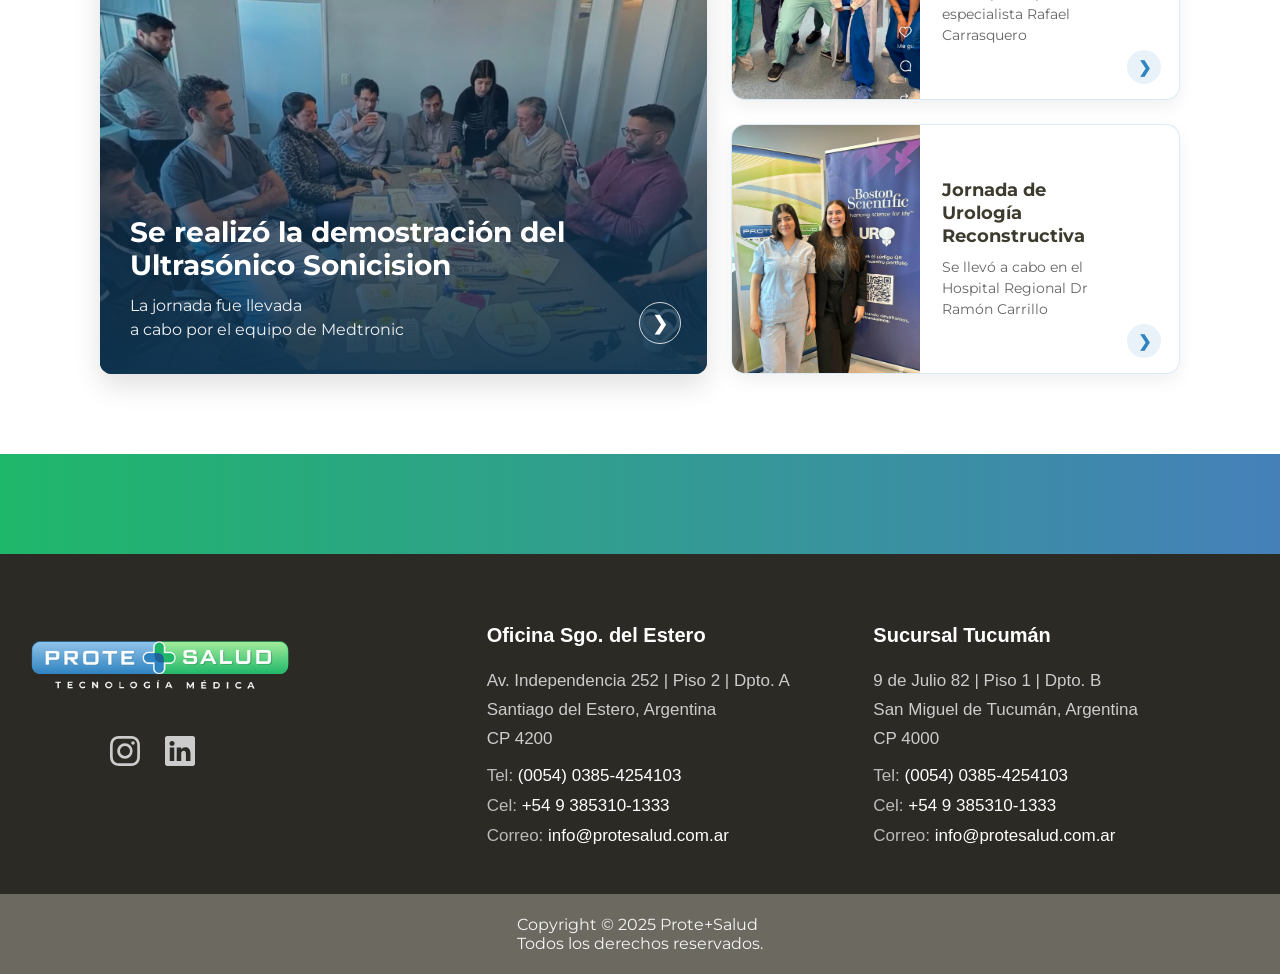
==== commit 5b7b780c: "actualizaciones" ====
--- a/index.html
+++ b/index.html
@@ -172,7 +172,7 @@
 
 
                 <li>
-                <a href="contacto.html">
+                <a href="contacto2.html">
 
                 <span class="menu__izquierda">
                 <img src="imagenes/co.png" alt="">
@@ -833,6 +833,9 @@
 
 <section class="barra-gradient"></section>
 
+
+
+
 <!--FOOTER -->
 
 <footer>
@@ -857,7 +860,7 @@
     <!-- Bloque 3: Sucursal Tucumán -->
     <div class="footer-branch">
       <h3>Sucursal Tucumán</h3>
-      <p class="address">General Paz 576 PB<br>San Miguel de Tucumán, Argentina<br>CP 4000</p>
+      <p class="address">9 de Julio 82 | Piso 1 | Dpto. B<br>San Miguel de Tucumán, Argentina<br>CP 4000</p>
       <ul class="contact-info">
         <li>Tel: <a href="tel:03814254303">(0054)  0385-4254103 </a></li>
         <li>Cel: <a href="tel:+5493855013333"> +54 9 385310-1333 </a></li>
@@ -868,7 +871,7 @@
     <!-- Bloque 4: Redes Sociales -->
     <div class="footer-socials">
       <!-- Puedes usar iconos de FontAwesome, Bootstrap Icons o SVG propios -->
-      <a href="#" aria-label="Instagram">
+      <a href="https://www.instagram.com/protesalud.sde/" aria-label="Instagram">
         <svg xmlns="http://w3.org" width="24" height="24" fill="currentColor" viewBox="0 0 16 16">
           <path d="M8 0C5.829 0 5.556.01 4.703.048 3.85.088 3.269.222 2.76.42a3.9 3.9 0 0 0-1.417.923A3.9 3.9 0 0 0 .42 2.76C.222 3.268.087 3.85.048 4.7.01 5.555 0 5.827 0 8.001c0 2.172.01 2.444.048 3.297.04.852.174 1.433.372 1.942.205.526.478.972.923 1.417.444.445.89.719 1.416.923.51.198 1.09.333 1.942.372C5.555 15.99 5.827 16 8 16s2.444-.01 3.298-.048c.851-.04 1.434-.174 1.943-.372a3.9 3.9 0 0 0 1.416-.923c.445-.445.718-.891.923-1.417.197-.509.332-1.09.372-1.942C15.99 10.445 16 10.173 16 8s-.01-2.444-.048-3.298c-.04-.851-.175-1.433-.372-1.941a3.9 3.9 0 0 0-.923-1.417A3.9 3.9 0 0 0 13.24.42c-.51-.198-1.092-.333-1.943-.372C10.443.01 10.172 0 7.998 0zm-.717 1.442h.718c2.136 0 2.389.007 3.232.046.78.035 1.204.166 1.486.275.373.145.64.319.92.599s.453.546.598.92c.11.281.24.705.275 1.485.039.843.047 1.096.047 3.231s-.008 2.389-.047 3.232c-.035.78-.166 1.203-.275 1.485a2.5 2.5 0 0 1-.599.919c-.28.28-.546.453-.92.598-.28.11-.704.24-1.485.276-.843.038-1.096.047-3.232.047s-2.39-.009-3.233-.047c-.78-.036-1.203-.166-1.485-.276a2.5 2.5 0 0 1-.92-.598 2.5 2.5 0 0 1-.6-.92c-.109-.281-.24-.705-.275-1.485-.038-.843-.046-1.096-.046-3.233s.008-2.388.046-3.231c.036-.78.166-1.204.276-1.486.145-.373.319-.64.599-.92.28-.28.546-.453.92-.598.282-.11.705-.24 1.485-.276.738-.034 1.024-.044 2.515-.045zm4.988 1.328a.96.96 0 1 0 0 1.92.96.96 0 0 0 0-1.92m-4.27 1.122a4.109 4.109 0 1 0 0 8.217 4.109 4.109 0 0 0 0-8.217m0 1.441a2.667 2.667 0 1 1 0 5.334 2.667 2.667 0 0 1 0-5.334"/>
         </svg>
--- a/style.css
+++ b/style.css
@@ -107,6 +107,8 @@
 
     pointer-events:none;
 
+     z-index: 1000;
+
 }
 
 .encabezado__navegacion.activo{
@@ -142,7 +144,7 @@
     align-items:center;
     justify-content:space-between;
 
-    min-height:72px;
+    min-height:50px;
     padding:0 24px;
 
     color:#3D3A2E;
@@ -228,7 +230,7 @@
     border:none;
     margin: 0;
 
-    min-height:72px;
+    min-height:50px;
     padding:0px 24px;
 
     color:#3D3A2E;
@@ -377,6 +379,36 @@
 }
 
 
+
+/* =========================================
+   FONDO OSCURO AL ABRIR EL MENÚ
+   ========================================= */
+
+.encabezado::after {
+    content: "";
+    position: fixed;
+    top: 103px;
+    left: 0;
+    width: 100%;
+    height: calc(100vh - 103px);
+    background: rgba(0, 0, 0, 0.20);
+    opacity: 0;
+    visibility: hidden;
+    pointer-events: none;
+    transition: opacity 0.35s ease, visibility 0.35s ease;
+    z-index: 900;
+}
+
+/* Cuando el menú está abierto */
+.encabezado:has(.encabezado__navegacion.activo)::after {
+    opacity: 1;
+    visibility: visible;
+    pointer-events: auto;
+}
+
+
+
+
 /* HERO *//* HERO *//* HERO *//* HERO */
 
 .hero{
@@ -3817,9 +3849,8 @@
 
 
 
-
-}
-
-
-
-
+}
+
+
+
+
